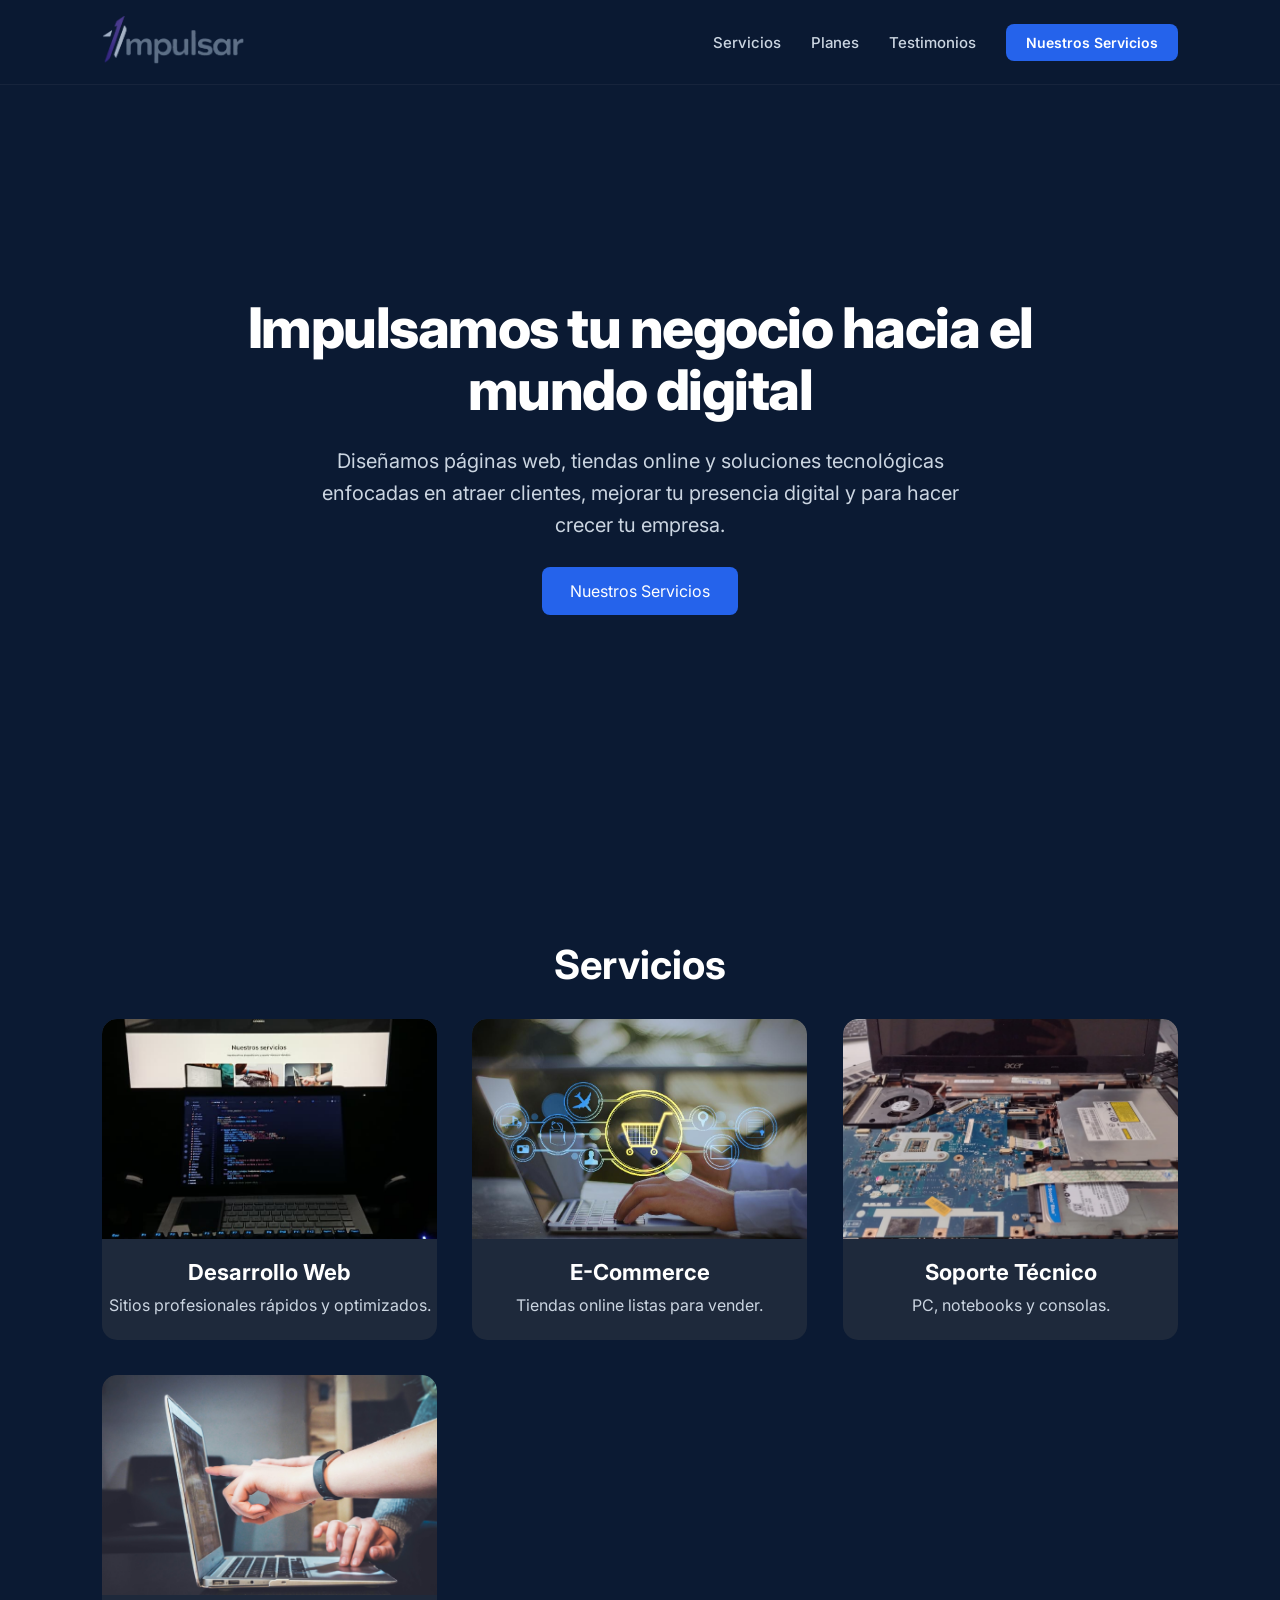
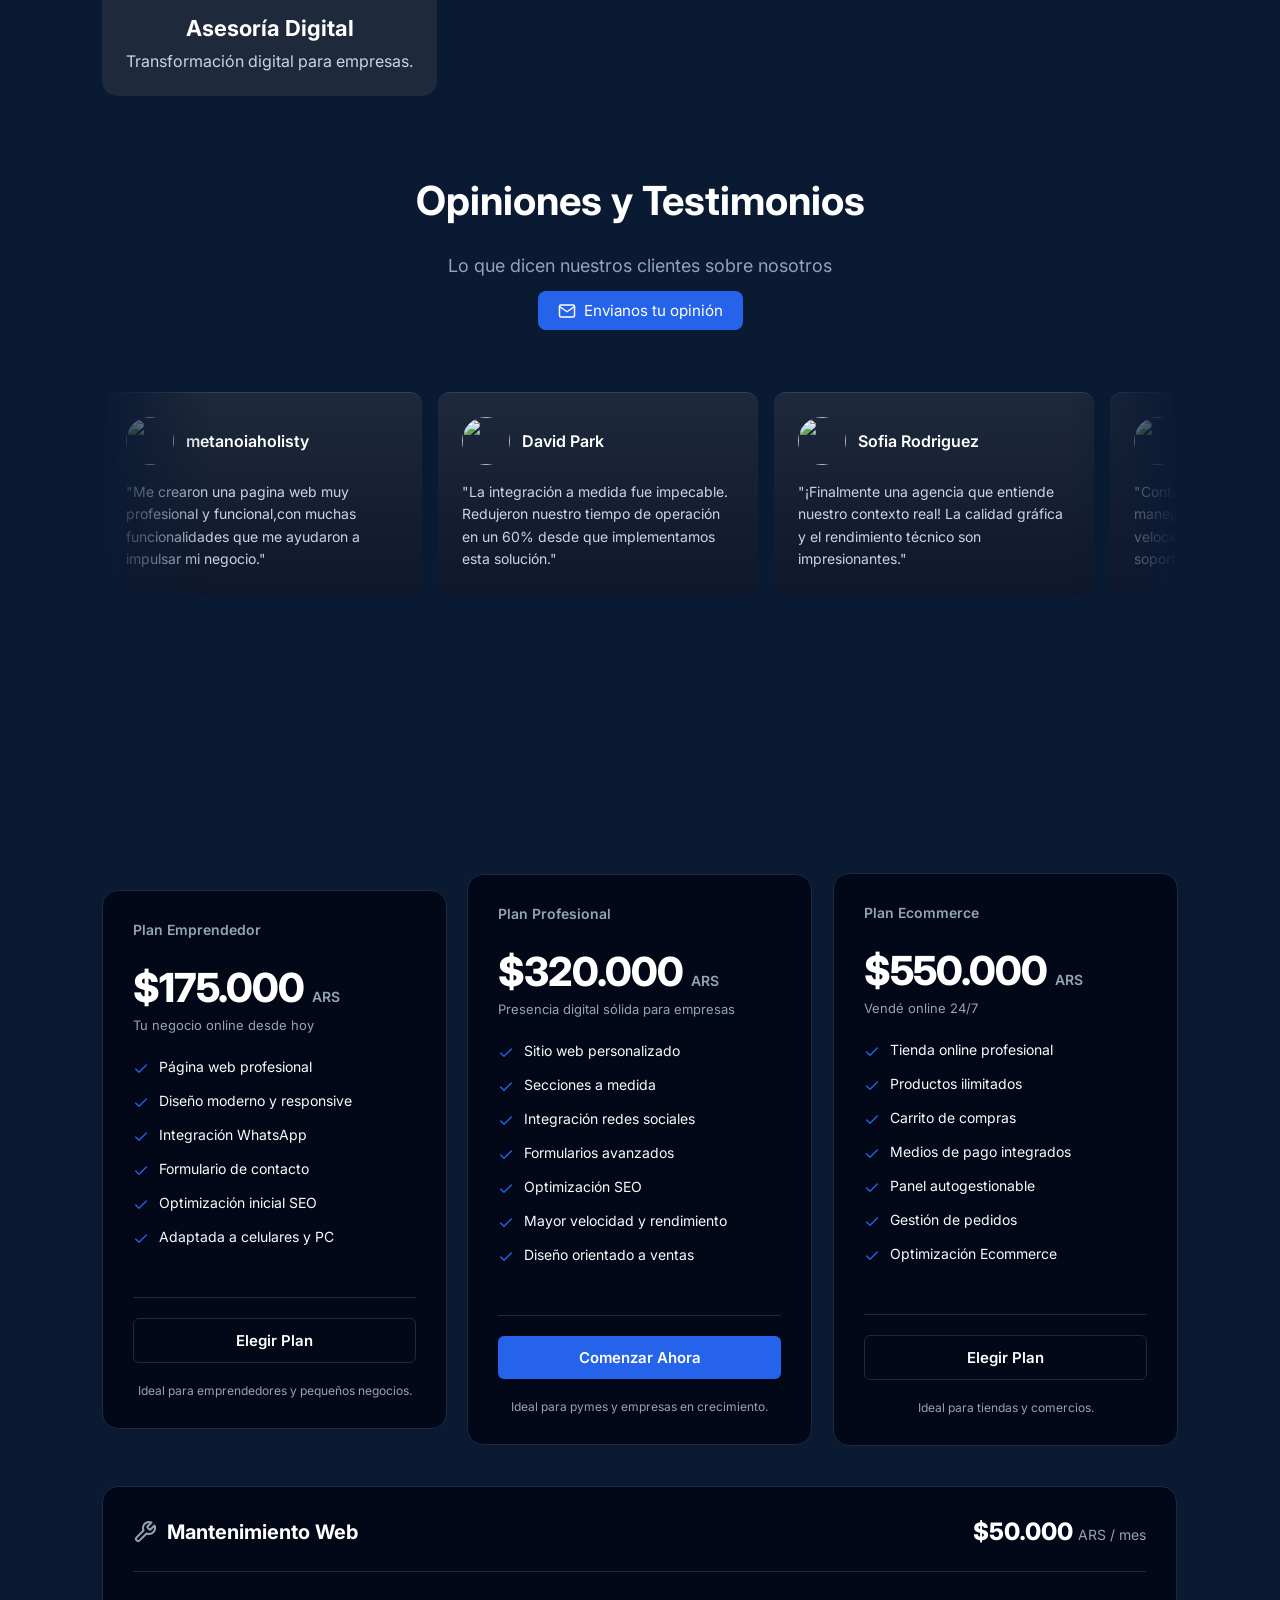
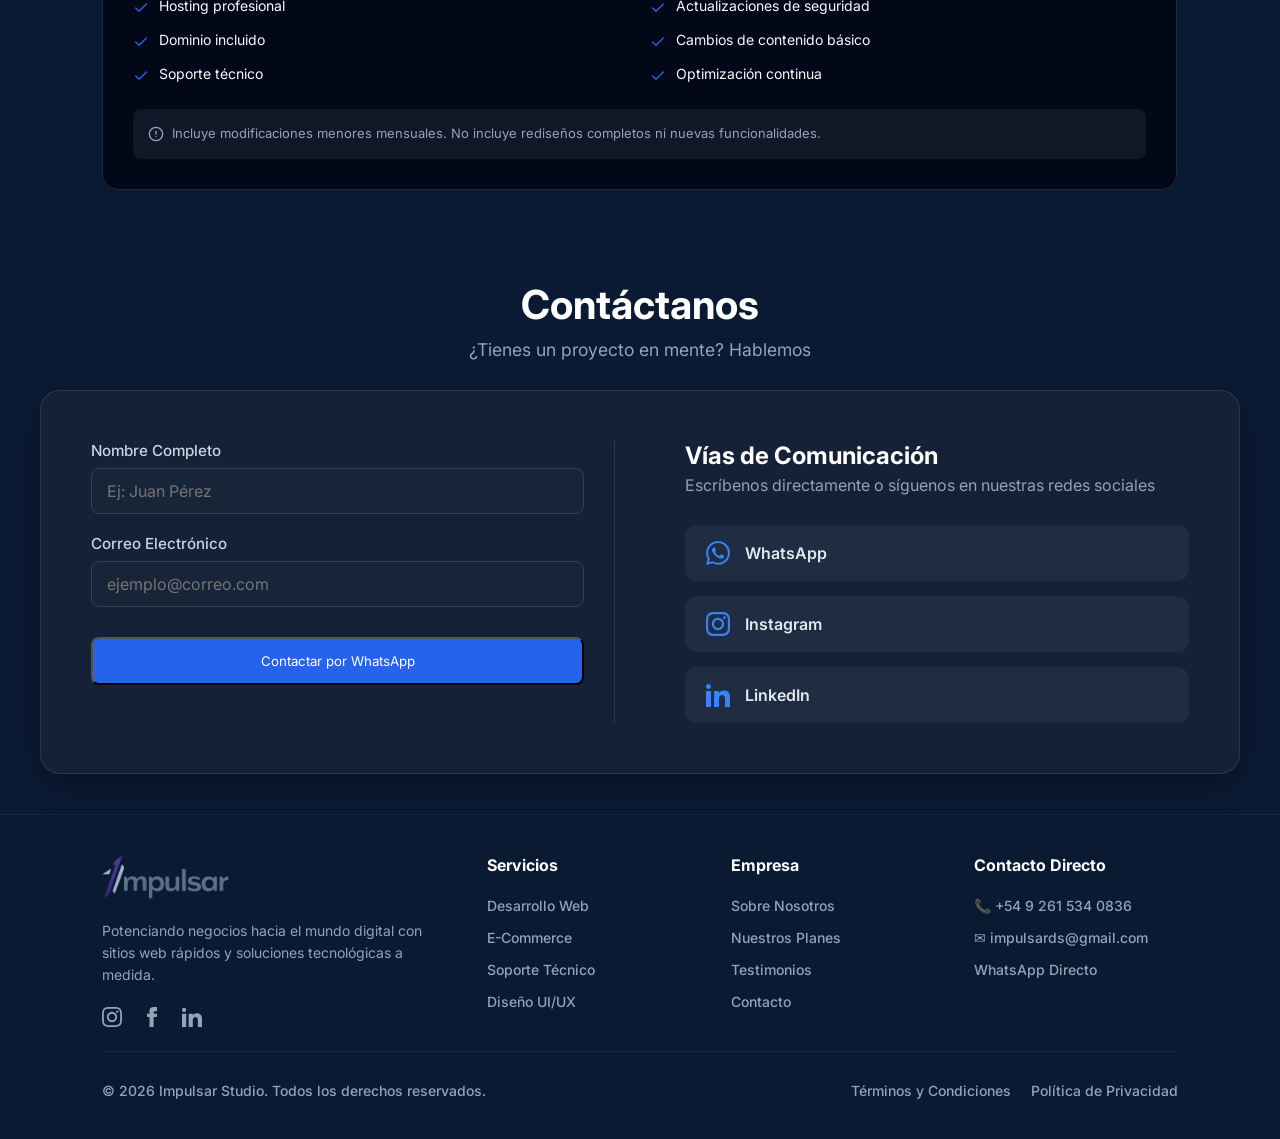
==== index.html @ 2ccf81d9 "feat: Implement 'Sobre Nosotros' and 'Proyectos' pages, and remove unused HTML build scripts and tem" ====
<!doctype html>
<html lang="es">
  <head>
    <meta charset="UTF-8" />
    <meta name="viewport" content="width=device-width, initial-scale=1.0" />
    <title>Impulsar Studio</title>

    <link rel="preconnect" href="https://fonts.googleapis.com" />
    <link rel="preconnect" href="https://fonts.gstatic.com" crossorigin />
    <link
      href="https://fonts.googleapis.com/css2?family=Inter:wght@400;500;600;700;800&display=swap"
      rel="stylesheet"
    />
    <link rel="stylesheet" href="css/reset.css" />
    <link rel="stylesheet" href="css/hero.css" />
    <link rel="stylesheet" href="css/services.css" />
    <link rel="stylesheet" href="css/footer.css" />
    <link rel="stylesheet" href="css/testimonials.css" />
    <link rel="stylesheet" href="css/pricing.css" />
    <link rel="stylesheet" href="css/maintenance.css" />
    <link rel="stylesheet" href="css/glow.css" />
    <link rel="stylesheet" href="css/contact.css" />
    <link rel="stylesheet" href="css/animations.css" />
  </head>

  <body>
    <!-- ================= HERO ================= -->

    <header class="hero">
      <header class="navbar">
        <div class="nav-brand">
          <a href="#">
            <img
              src="img/impulsar_logo.png"
              alt="Impulsar Studio Logo"
              class="logo"
            />
          </a>
        </div>

        <button class="mobile-menu-btn" aria-label="Abrir menú">
          <svg
            xmlns="http://www.w3.org/2000/svg"
            width="24"
            height="24"
            viewBox="0 0 24 24"
            fill="none"
            stroke="currentColor"
            stroke-width="2"
            stroke-linecap="round"
            stroke-linejoin="round"
          >
            <line x1="3" y1="12" x2="21" y2="12"></line>
            <line x1="3" y1="6" x2="21" y2="6"></line>
            <line x1="3" y1="18" x2="21" y2="18"></line>
          </svg>
        </button>

        <div class="nav-menu">
          <ul class="nav-links">
            <li><a href="#servicios">Servicios</a></li>
            <li><a href="#precios">Planes</a></li>
            <li><a href="#testimonios">Testimonios</a></li>
          </ul>

          <a
            href="https://wa.me/5492615340836?text=Hola%20Impulsar%20Studio!%20Me%20gustar%C3%ADa%20hacerles%20una%20consulta."
            target="_blank"
            class="nav-cta"
            >Nuestros Servicios</a
          >
        </div>
      </header>

      <div class="hero-content" data-animation="fade-up" data-delay="200">
        <h1>Impulsamos tu negocio hacia el mundo digital</h1>
        <p>
          Diseñamos páginas web, tiendas online y soluciones tecnológicas
          <span class="hide-mobile"
            >enfocadas en atraer clientes, mejorar tu presencia digital y </span
          >para hacer crecer tu empresa.
        </p>
        <a href="#servicios" class="btn-primary">Nuestros Servicios</a>
      </div>
    </header>

    <!-- ================= SERVICIOS ================= -->

    <section id="servicios" class="services">
      <h2 class="section-title" data-animation="fade-up">Servicios</h2>

      <div class="services-grid">
        <div class="service-card" data-animation="fade-up" data-delay="100">
          <div class="service-image">
            <img src="img/desarrollo_web.png" />
          </div>

          <h3>Desarrollo Web</h3>
          <p>Sitios profesionales rápidos y optimizados.</p>
        </div>

        <div class="service-card" data-animation="fade-up" data-delay="200">
          <div class="service-image">
            <img src="img/e-commerce.png" />
          </div>

          <h3>E-Commerce</h3>
          <p>Tiendas online listas para vender.</p>
        </div>

        <div class="service-card" data-animation="fade-up" data-delay="300">
          <div class="service-image">
            <img src="img/soporte_tecnico.png" />
          </div>

          <h3>Soporte Técnico</h3>
          <p>PC, notebooks y consolas.</p>
        </div>

        <div class="service-card" data-animation="fade-up" data-delay="400">
          <div class="service-image">
            <img src="img/asesoria.png" />
          </div>

          <h3>Asesoría Digital</h3>
          <p>Transformación digital para empresas.</p>
        </div>
      </div>
    </section>
    <section
      id="testimonios"
      class="services"
      style="background: #0b1a33; padding-bottom: 50px"
    >
      <div style="text-align: center; margin-bottom: 30px">
        <h2 class="section-title">Opiniones y Testimonios</h2>
        <p style="color: #94a3b8; font-size: 18px">
          Lo que dicen nuestros clientes sobre nosotros
        </p>
        <a
          href="https://mail.google.com/mail/?view=cm&fs=1&tf=1&to=impulsards@gmail.com&su=Mi%20Testimonio%20sobre%20Impulsar%20Studio"
          target="_blank"
          class="btn-primary"
          style="
            display: inline-flex;
            align-items: center;
            gap: 8px;
            margin-top: 15px;
            padding: 10px 20px;
            font-size: 0.95rem;
          "
        >
          <svg
            xmlns="http://www.w3.org/2000/svg"
            width="18"
            height="18"
            viewBox="0 0 24 24"
            fill="none"
            stroke="currentColor"
            stroke-width="2"
            stroke-linecap="round"
            stroke-linejoin="round"
          >
            <path
              d="M4 4h16c1.1 0 2 .9 2 2v12c0 1.1-.9 2-2 2H4c-1.1 0-2-.9-2-2V6c0-1.1.9-2 2-2z"
            ></path>
            <polyline points="22,6 12,13 2,6"></polyline>
          </svg>
          Envianos tu opinión
        </a>
      </div>

      <div class="marquee-container">
        <div class="marquee-content">
          <div class="testimonial-card">
            <div class="author-info">
              <img
                src="https://images.unsplash.com/photo-1494790108377-be9c29b29330?w=150&h=150&fit=crop"
                class="avatar"
              />
              <div class="author-name">
                <h4>metanoiaholisty</h4>
              </div>
            </div>
            <p class="testimonial-text">
              "Me crearon una pagina web muy profesional y funcional,con muchas
              funcionalidades que me ayudaron a impulsar mi negocio."
            </p>
          </div>

          <div class="testimonial-card">
            <div class="author-info">
              <img
                src="https://images.unsplash.com/photo-1507003211169-0a1dd7228f2d?w=150&h=150&fit=crop"
                class="avatar"
              />
              <div class="author-name">
                <h4>David Park</h4>
              </div>
            </div>
            <p class="testimonial-text">
              "La integración a medida fue impecable. Redujeron nuestro tiempo
              de operación en un 60% desde que implementamos esta solución."
            </p>
          </div>

          <div class="testimonial-card">
            <div class="author-info">
              <img
                src="https://images.unsplash.com/photo-1534528741775-53994a69daeb?w=150&h=150&fit=crop"
                class="avatar"
              />
              <div class="author-name">
                <h4>Sofia Rodriguez</h4>
              </div>
            </div>
            <p class="testimonial-text">
              "¡Finalmente una agencia que entiende nuestro contexto real! La
              calidad gráfica y el rendimiento técnico son impresionantes."
            </p>
          </div>

          <div class="testimonial-card">
            <div class="author-info">
              <img
                src="https://images.unsplash.com/photo-1494790108377-be9c29b29330?w=150&h=150&fit=crop"
                class="avatar"
              />
              <div class="author-name">
                <h4>Emma Thompson</h4>
              </div>
            </div>
            <p class="testimonial-text">
              "Contratarlos transformó la forma en que manejamos nuestras
              ventas. La velocidad y profesionalismo de su soporte no tienen
              precedente."
            </p>
          </div>

          <div class="testimonial-card">
            <div class="author-info">
              <img
                src="https://images.unsplash.com/photo-1534528741775-53994a69daeb?w=150&h=150&fit=crop"
                class="avatar"
              />
              <div class="author-name">
                <h4>Sofia Rodriguez</h4>
              </div>
            </div>
            <p class="testimonial-text">
              "¡Finalmente una agencia que entiende nuestro contexto real! La
              calidad gráfica y el rendimiento técnico son impresionantes."
            </p>
          </div>

          <!-- Duplicado para efecto infinito -->
          <div class="testimonial-card">
            <div class="author-info">
              <img
                src="https://images.unsplash.com/photo-1494790108377-be9c29b29330?w=150&h=150&fit=crop"
                class="avatar"
              />
              <div class="author-name">
                <h4>metanoiaholisty</h4>
              </div>
            </div>
            <p class="testimonial-text">
              "Me crearon una pagina web muy profesional y funcional,con muchas
              funcionalidades que me ayudaron a impulsar mi negocio."
            </p>
          </div>

          <div class="testimonial-card">
            <div class="author-info">
              <img
                src="https://images.unsplash.com/photo-1507003211169-0a1dd7228f2d?w=150&h=150&fit=crop"
                class="avatar"
              />
              <div class="author-name">
                <h4>David Park</h4>
              </div>
            </div>
            <p class="testimonial-text">
              "La integración a medida fue impecable. Redujeron nuestro tiempo
              de operación en un 60% desde que implementamos esta solución."
            </p>
          </div>

          <div class="testimonial-card">
            <div class="author-info">
              <img
                src="https://images.unsplash.com/photo-1534528741775-53994a69daeb?w=150&h=150&fit=crop"
                class="avatar"
              />
              <div class="author-name">
                <h4>Sofia Rodriguez</h4>
              </div>
            </div>
            <p class="testimonial-text">
              "¡Finalmente una agencia que entiende nuestro contexto real! La
              calidad gráfica y el rendimiento técnico son impresionantes."
            </p>
          </div>

          <div class="testimonial-card">
            <div class="author-info">
              <img
                src="https://images.unsplash.com/photo-1494790108377-be9c29b29330?w=150&h=150&fit=crop"
                class="avatar"
              />
              <div class="author-name">
                <h4>Emma Thompson</h4>
              </div>
            </div>
            <p class="testimonial-text">
              "Using this AI platform has transformed how we handle data
              analysis. The speed and accuracy are unprecedented."
            </p>
          </div>

          <div class="testimonial-card">
            <div class="author-info">
              <img
                src="https://images.unsplash.com/photo-1534528741775-53994a69daeb?w=150&h=150&fit=crop"
                class="avatar"
              />
              <div class="author-name">
                <h4>Sofia Rodriguez</h4>
              </div>
            </div>
            <p class="testimonial-text">
              "Finally, an AI tool that actually understands context! The
              accuracy in natural language processing is impressive."
            </p>
          </div>
        </div>
      </div>
    </section>
    <section id="precios" class="pricing-section">
      <div class="container">
        <div class="pricing-header text-center" data-animation="fade-up">
          <h2>Planes Simples y Transparentes</h2>
          <p class="pricing-subtitle">
            Elige el plan que mejor se adapte a tu proyecto. Sin costos
            ocultos.<br />
            Soluciones digitales escalables para cada etapa de tu negocio.
          </p>
        </div>

        <div class="pricing-grid">
          <!-- Plan Emprendedor -->
          <div class="price-card" data-animation="fade-up" data-delay="100">
            <span class="plan-tag">Plan Emprendedor</span>
            <div class="price-display">
              <span class="number">$175.000</span>
              <span class="time">ARS</span>
            </div>
            <p class="plan-intro">Tu negocio online desde hoy</p>

            <ul class="feature-checklist">
              <li>
                <svg
                  xmlns="http://www.w3.org/2000/svg"
                  viewBox="0 0 24 24"
                  fill="none"
                  stroke="currentColor"
                  stroke-width="2"
                  stroke-linecap="round"
                  stroke-linejoin="round"
                >
                  <polyline points="20 6 9 17 4 12"></polyline>
                </svg>
                <span>Página web profesional</span>
              </li>
              <li>
                <svg
                  xmlns="http://www.w3.org/2000/svg"
                  viewBox="0 0 24 24"
                  fill="none"
                  stroke="currentColor"
                  stroke-width="2"
                  stroke-linecap="round"
                  stroke-linejoin="round"
                >
                  <polyline points="20 6 9 17 4 12"></polyline>
                </svg>
                <span>Diseño moderno y responsive</span>
              </li>
              <li>
                <svg
                  xmlns="http://www.w3.org/2000/svg"
                  viewBox="0 0 24 24"
                  fill="none"
                  stroke="currentColor"
                  stroke-width="2"
                  stroke-linecap="round"
                  stroke-linejoin="round"
                >
                  <polyline points="20 6 9 17 4 12"></polyline>
                </svg>
                <span>Integración WhatsApp</span>
              </li>
              <li>
                <svg
                  xmlns="http://www.w3.org/2000/svg"
                  viewBox="0 0 24 24"
                  fill="none"
                  stroke="currentColor"
                  stroke-width="2"
                  stroke-linecap="round"
                  stroke-linejoin="round"
                >
                  <polyline points="20 6 9 17 4 12"></polyline>
                </svg>
                <span>Formulario de contacto</span>
              </li>
              <li>
                <svg
                  xmlns="http://www.w3.org/2000/svg"
                  viewBox="0 0 24 24"
                  fill="none"
                  stroke="currentColor"
                  stroke-width="2"
                  stroke-linecap="round"
                  stroke-linejoin="round"
                >
                  <polyline points="20 6 9 17 4 12"></polyline>
                </svg>
                <span>Optimización inicial SEO</span>
              </li>
              <li>
                <svg
                  xmlns="http://www.w3.org/2000/svg"
                  viewBox="0 0 24 24"
                  fill="none"
                  stroke="currentColor"
                  stroke-width="2"
                  stroke-linecap="round"
                  stroke-linejoin="round"
                >
                  <polyline points="20 6 9 17 4 12"></polyline>
                </svg>
                <span>Adaptada a celulares y PC</span>
              </li>
            </ul>

            <div class="card-divider"></div>

            <a
              href="https://wa.me/5492615340836?text=Hola!%20Estoy%20interesado%20en%20contratar%20el%20Plan%20Esencial%20para%20mi%20negocio."
              target="_blank"
              class="btn-plan btn-plan-outline"
              >Elegir Plan</a
            >
            <p class="plan-target">
              Ideal para emprendedores y pequeños negocios.
            </p>
          </div>

          <!-- Plan Profesional (Destacado) -->
          <div class="price-card" data-animation="fade-up" data-delay="200">
            <span class="plan-tag">Plan Profesional</span>
            <div class="price-display">
              <span class="number">$320.000</span>
              <span class="time">ARS</span>
            </div>
            <p class="plan-intro">Presencia digital sólida para empresas</p>

            <ul class="feature-checklist">
              <li>
                <svg
                  xmlns="http://www.w3.org/2000/svg"
                  viewBox="0 0 24 24"
                  fill="none"
                  stroke="currentColor"
                  stroke-width="2"
                  stroke-linecap="round"
                  stroke-linejoin="round"
                >
                  <polyline points="20 6 9 17 4 12"></polyline>
                </svg>
                <span>Sitio web personalizado</span>
              </li>
              <li>
                <svg
                  xmlns="http://www.w3.org/2000/svg"
                  viewBox="0 0 24 24"
                  fill="none"
                  stroke="currentColor"
                  stroke-width="2"
                  stroke-linecap="round"
                  stroke-linejoin="round"
                >
                  <polyline points="20 6 9 17 4 12"></polyline>
                </svg>
                <span>Secciones a medida</span>
              </li>
              <li>
                <svg
                  xmlns="http://www.w3.org/2000/svg"
                  viewBox="0 0 24 24"
                  fill="none"
                  stroke="currentColor"
                  stroke-width="2"
                  stroke-linecap="round"
                  stroke-linejoin="round"
                >
                  <polyline points="20 6 9 17 4 12"></polyline>
                </svg>
                <span>Integración redes sociales</span>
              </li>
              <li>
                <svg
                  xmlns="http://www.w3.org/2000/svg"
                  viewBox="0 0 24 24"
                  fill="none"
                  stroke="currentColor"
                  stroke-width="2"
                  stroke-linecap="round"
                  stroke-linejoin="round"
                >
                  <polyline points="20 6 9 17 4 12"></polyline>
                </svg>
                <span>Formularios avanzados</span>
              </li>
              <li>
                <svg
                  xmlns="http://www.w3.org/2000/svg"
                  viewBox="0 0 24 24"
                  fill="none"
                  stroke="currentColor"
                  stroke-width="2"
                  stroke-linecap="round"
                  stroke-linejoin="round"
                >
                  <polyline points="20 6 9 17 4 12"></polyline>
                </svg>
                <span>Optimización SEO</span>
              </li>
              <li>
                <svg
                  xmlns="http://www.w3.org/2000/svg"
                  viewBox="0 0 24 24"
                  fill="none"
                  stroke="currentColor"
                  stroke-width="2"
                  stroke-linecap="round"
                  stroke-linejoin="round"
                >
                  <polyline points="20 6 9 17 4 12"></polyline>
                </svg>
                <span>Mayor velocidad y rendimiento</span>
              </li>
              <li>
                <svg
                  xmlns="http://www.w3.org/2000/svg"
                  viewBox="0 0 24 24"
                  fill="none"
                  stroke="currentColor"
                  stroke-width="2"
                  stroke-linecap="round"
                  stroke-linejoin="round"
                >
                  <polyline points="20 6 9 17 4 12"></polyline>
                </svg>
                <span>Diseño orientado a ventas</span>
              </li>
            </ul>

            <div class="card-divider"></div>

            <a
              href="https://wa.me/5492615340836?text=Hola!%20Me%20interesa%20el%20Plan%20Profesional%20destacado.%20Me%20brindar%C3%ADan%20m%C3%A1s%20detalles?"
              target="_blank"
              class="btn-plan btn-plan-primary"
              >Comenzar Ahora</a
            >
            <p class="plan-target">
              Ideal para pymes y empresas en crecimiento.
            </p>
          </div>

          <!-- Plan Ecommerce -->
          <div class="price-card" data-animation="fade-up" data-delay="300">
            <span class="plan-tag">Plan Ecommerce</span>
            <div class="price-display">
              <span class="number">$550.000</span>
              <span class="time">ARS</span>
            </div>
            <p class="plan-intro">Vendé online 24/7</p>

            <ul class="feature-checklist">
              <li>
                <svg
                  xmlns="http://www.w3.org/2000/svg"
                  viewBox="0 0 24 24"
                  fill="none"
                  stroke="currentColor"
                  stroke-width="2"
                  stroke-linecap="round"
                  stroke-linejoin="round"
                >
                  <polyline points="20 6 9 17 4 12"></polyline>
                </svg>
                <span>Tienda online profesional</span>
              </li>
              <li>
                <svg
                  xmlns="http://www.w3.org/2000/svg"
                  viewBox="0 0 24 24"
                  fill="none"
                  stroke="currentColor"
                  stroke-width="2"
                  stroke-linecap="round"
                  stroke-linejoin="round"
                >
                  <polyline points="20 6 9 17 4 12"></polyline>
                </svg>
                <span>Productos ilimitados</span>
              </li>
              <li>
                <svg
                  xmlns="http://www.w3.org/2000/svg"
                  viewBox="0 0 24 24"
                  fill="none"
                  stroke="currentColor"
                  stroke-width="2"
                  stroke-linecap="round"
                  stroke-linejoin="round"
                >
                  <polyline points="20 6 9 17 4 12"></polyline>
                </svg>
                <span>Carrito de compras</span>
              </li>
              <li>
                <svg
                  xmlns="http://www.w3.org/2000/svg"
                  viewBox="0 0 24 24"
                  fill="none"
                  stroke="currentColor"
                  stroke-width="2"
                  stroke-linecap="round"
                  stroke-linejoin="round"
                >
                  <polyline points="20 6 9 17 4 12"></polyline>
                </svg>
                <span>Medios de pago integrados</span>
              </li>
              <li>
                <svg
                  xmlns="http://www.w3.org/2000/svg"
                  viewBox="0 0 24 24"
                  fill="none"
                  stroke="currentColor"
                  stroke-width="2"
                  stroke-linecap="round"
                  stroke-linejoin="round"
                >
                  <polyline points="20 6 9 17 4 12"></polyline>
                </svg>
                <span>Panel autogestionable</span>
              </li>
              <li>
                <svg
                  xmlns="http://www.w3.org/2000/svg"
                  viewBox="0 0 24 24"
                  fill="none"
                  stroke="currentColor"
                  stroke-width="2"
                  stroke-linecap="round"
                  stroke-linejoin="round"
                >
                  <polyline points="20 6 9 17 4 12"></polyline>
                </svg>
                <span>Gestión de pedidos</span>
              </li>
              <li>
                <svg
                  xmlns="http://www.w3.org/2000/svg"
                  viewBox="0 0 24 24"
                  fill="none"
                  stroke="currentColor"
                  stroke-width="2"
                  stroke-linecap="round"
                  stroke-linejoin="round"
                >
                  <polyline points="20 6 9 17 4 12"></polyline>
                </svg>
                <span>Optimización Ecommerce</span>
              </li>
            </ul>

            <div class="card-divider"></div>

            <a
              href="https://wa.me/5492615340836?text=Hola!%20Estoy%20interesado%20en%20montar%20mi%20tienda%20con%20el%20Plan%20Ecommerce."
              target="_blank"
              class="btn-plan btn-plan-outline"
              >Elegir Plan</a
            >
            <p class="plan-target">Ideal para tiendas y comercios.</p>
          </div>
        </div>

        <div class="maintenance-box" data-animation="fade-up" data-delay="400">
          <div class="m-header">
            <h3>
              <svg
                xmlns="http://www.w3.org/2000/svg"
                width="24"
                height="24"
                viewBox="0 0 24 24"
                fill="none"
                stroke="currentColor"
                stroke-width="2"
                stroke-linecap="round"
                stroke-linejoin="round"
                class="m-icon"
              >
                <path
                  d="M14.7 6.3a1 1 0 0 0 0 1.4l1.6 1.6a1 1 0 0 0 1.4 0l3.77-3.77a6 6 0 0 1-7.94 7.94l-6.91 6.91a2.12 2.12 0 0 1-3-3l6.91-6.91a6 6 0 0 1 7.94-7.94l-3.76 3.76z"
                />
              </svg>
              Mantenimiento Web
            </h3>
            <div class="m-price">$50.000 <span>ARS / mes</span></div>
          </div>
          <div class="card-divider m-divider"></div>
          <div class="m-grid">
            <ul class="feature-checklist m-list">
              <li>
                <svg
                  xmlns="http://www.w3.org/2000/svg"
                  viewBox="0 0 24 24"
                  fill="none"
                  stroke="currentColor"
                  stroke-width="2"
                  stroke-linecap="round"
                  stroke-linejoin="round"
                >
                  <polyline points="20 6 9 17 4 12"></polyline>
                </svg>
                <span>Hosting profesional</span>
              </li>
              <li>
                <svg
                  xmlns="http://www.w3.org/2000/svg"
                  viewBox="0 0 24 24"
                  fill="none"
                  stroke="currentColor"
                  stroke-width="2"
                  stroke-linecap="round"
                  stroke-linejoin="round"
                >
                  <polyline points="20 6 9 17 4 12"></polyline>
                </svg>
                <span>Dominio incluido</span>
              </li>
              <li>
                <svg
                  xmlns="http://www.w3.org/2000/svg"
                  viewBox="0 0 24 24"
                  fill="none"
                  stroke="currentColor"
                  stroke-width="2"
                  stroke-linecap="round"
                  stroke-linejoin="round"
                >
                  <polyline points="20 6 9 17 4 12"></polyline>
                </svg>
                <span>Soporte técnico</span>
              </li>
            </ul>
            <ul class="feature-checklist m-list">
              <li>
                <svg
                  xmlns="http://www.w3.org/2000/svg"
                  viewBox="0 0 24 24"
                  fill="none"
                  stroke="currentColor"
                  stroke-width="2"
                  stroke-linecap="round"
                  stroke-linejoin="round"
                >
                  <polyline points="20 6 9 17 4 12"></polyline>
                </svg>
                <span>Actualizaciones de seguridad</span>
              </li>
              <li>
                <svg
                  xmlns="http://www.w3.org/2000/svg"
                  viewBox="0 0 24 24"
                  fill="none"
                  stroke="currentColor"
                  stroke-width="2"
                  stroke-linecap="round"
                  stroke-linejoin="round"
                >
                  <polyline points="20 6 9 17 4 12"></polyline>
                </svg>
                <span>Cambios de contenido básico</span>
              </li>
              <li>
                <svg
                  xmlns="http://www.w3.org/2000/svg"
                  viewBox="0 0 24 24"
                  fill="none"
                  stroke="currentColor"
                  stroke-width="2"
                  stroke-linecap="round"
                  stroke-linejoin="round"
                >
                  <polyline points="20 6 9 17 4 12"></polyline>
                </svg>
                <span>Optimización continua</span>
              </li>
            </ul>
          </div>
          <div class="m-footer">
            <svg
              xmlns="http://www.w3.org/2000/svg"
              width="16"
              height="16"
              viewBox="0 0 24 24"
              fill="none"
              stroke="currentColor"
              stroke-width="2"
              stroke-linecap="round"
              stroke-linejoin="round"
            >
              <circle cx="12" cy="12" r="10"></circle>
              <line x1="12" y1="8" x2="12" y2="12"></line>
              <line x1="12" y1="16" x2="12.01" y2="16"></line>
            </svg>
            <p>
              Incluye modificaciones menores mensuales. No incluye rediseños
              completos ni nuevas funcionalidades.
            </p>
          </div>
        </div>
      </div>
    </section>

    <!-- ================= CONTACTO (NUEVO) ================= -->
    <section id="contacto" class="contact-section">
      <div
        style="text-align: center; margin-bottom: 30px"
        data-animation="fade-up"
      >
        <h2 class="section-title" style="margin-bottom: 10px">Contáctanos</h2>
        <p
          style="
            color: #94a3b8;
            font-size: 1.1rem;
            max-width: 600px;
            margin: 0 auto;
          "
        >
          ¿Tienes un proyecto en mente? Hablemos
        </p>
      </div>

      <div class="contact-container" data-animation="fade-up" data-delay="100">
        <!-- Columna Izquierda: Formulario -->
        <div class="contact-form-wrapper">
          <form
            class="legal-form"
            onsubmit="
              event.preventDefault();
              const name = document.getElementById('fullName').value;
              window.open(
                'https://wa.me/5492615340836?text=Hola!%20Mi%20nombre%20es%20' +
                  encodeURIComponent(name) +
                  '%20y%20tengo%20un%20proyecto%20en%20mente.%20Me%20gustar%C3%ADa%20hablar%20con%20ustedes.',
                '_blank',
              );
            "
          >
            <div class="form-group">
              <label for="fullName">Nombre Completo</label>
              <input
                type="text"
                id="fullName"
                name="fullName"
                placeholder="Ej: Juan Pérez"
                required
              />
            </div>
            <div class="form-group">
              <label for="email">Correo Electrónico</label>
              <input
                type="email"
                id="email"
                name="email"
                placeholder="ejemplo@correo.com"
                required
              />
            </div>
            <button
              type="submit"
              class="btn-primary"
              style="width: 100%; margin-top: 10px"
            >
              Contactar por WhatsApp
            </button>
          </form>
        </div>

        <!-- Columna Derecha: Redes Sociales -->
        <div class="contact-social-wrapper">
          <h3 style="font-size: 1.5rem; color: #fff; margin-bottom: 5px">
            Vías de Comunicación
          </h3>
          <p style="color: #94a3b8; margin-bottom: 30px; font-size: 1rem">
            Escríbenos directamente o síguenos en nuestras redes sociales
          </p>

          <div class="social-links-vertical">
            <a
              href="https://wa.me/5492615340836?text=Hola%20Impulsar%20Studio!%20Vengo%20desde%20su%20sitio%20web"
              target="_blank"
              class="social-item"
            >
              <div class="social-icon">
                <!-- WhatsApp Icon -->
                <svg
                  xmlns="http://www.w3.org/2000/svg"
                  viewBox="0 0 24 24"
                  width="24"
                  height="24"
                  fill="currentColor"
                >
                  <path
                    d="M17.472 14.382c-.297-.149-1.758-.867-2.03-.967-.273-.099-.471-.148-.67.15-.197.297-.767.966-.94 1.164-.173.199-.347.223-.644.075-.297-.15-1.255-.463-2.39-1.475-.883-.788-1.48-1.761-1.653-2.059-.173-.297-.018-.458.13-.606.134-.133.298-.347.446-.52.149-.174.198-.298.298-.497.099-.198.05-.371-.025-.52-.075-.149-.669-1.612-.916-2.207-.242-.579-.487-.5-.669-.51-.173-.008-.371-.01-.57-.01-.198 0-.52.074-.792.372-.272.297-1.04 1.016-1.04 2.479 0 1.462 1.065 2.875 1.213 3.074.149.198 2.096 3.2 5.077 4.487.709.306 1.262.489 1.694.625.712.227 1.36.195 1.871.118.571-.085 1.758-.719 2.006-1.413.248-.694.248-1.289.173-1.413-.074-.124-.272-.198-.57-.347m-5.421 7.403h-.004a9.87 9.87 0 01-5.031-1.378l-.361-.214-3.741.982.998-3.648-.235-.374a9.86 9.86 0 01-1.51-5.26c.001-5.45 4.436-9.884 9.888-9.884 2.64 0 5.122 1.03 6.988 2.898a9.825 9.825 0 012.893 6.994c-.003 5.45-4.437 9.884-9.885 9.884m8.413-18.297A11.815 11.815 0 0012.05 0C5.495 0 .16 5.335.157 11.892c0 2.096.547 4.142 1.588 5.945L.057 24l6.305-1.654a11.882 11.882 0 005.683 1.448h.005c6.554 0 11.89-5.335 11.893-11.893a11.821 11.821 0 00-3.48-8.413z"
                  />
                </svg>
              </div>
              <span>WhatsApp</span>
            </a>

            <a
              href="https://www.instagram.com/impulsar.ds?igsh=MTl3MHBjcjZ0eWt0cw=="
              target="_blank"
              class="social-item"
            >
              <div class="social-icon">
                <!-- Instagram Icon -->
                <svg
                  xmlns="http://www.w3.org/2000/svg"
                  viewBox="0 0 24 24"
                  width="24"
                  height="24"
                  fill="currentColor"
                >
                  <path
                    d="M12 2.163c3.204 0 3.584.012 4.85.07 3.252.148 4.771 1.691 4.919 4.919.058 1.265.069 1.645.069 4.849 0 3.205-.012 3.584-.069 4.849-.149 3.225-1.664 4.771-4.919 4.919-1.266.058-1.644.07-4.85.07-3.204 0-3.584-.012-4.849-.07-3.26-.149-4.771-1.699-4.919-4.92-.058-1.265-.07-1.644-.07-4.849 0-3.204.013-3.583.07-4.849.149-3.227 1.664-4.771 4.919-4.919 1.266-.057 1.645-.069 4.849-.069zm0-2.163c-3.259 0-3.667.014-4.947.072-4.358.2-6.78 2.618-6.98 6.98-.059 1.281-.073 1.689-.073 4.948 0 3.259.014 3.668.072 4.948.2 4.358 2.618 6.78 6.98 6.98 1.281.058 1.689.072 4.948.072 3.259 0 3.668-.014 4.948-.072 4.354-.2 6.782-2.618 6.979-6.98.059-1.28.073-1.689.073-4.948 0-3.259-.014-3.667-.072-4.947-.196-4.354-2.617-6.78-6.979-6.98-1.281-.059-1.69-.073-4.949-.073zm0 5.838c-3.403 0-6.162 2.759-6.162 6.162s2.759 6.163 6.162 6.163 6.162-2.759 6.162-6.163c0-3.403-2.759-6.162-6.162-6.162zm0 10.162c-2.209 0-4-1.79-4-4 0-2.209 1.791-4 4-4s4 1.791 4 4c0 2.21-1.791 4-4 4zm6.406-11.845c-.796 0-1.441.645-1.441 1.44s.645 1.44 1.441 1.44c.795 0 1.439-.645 1.439-1.44s-.644-1.44-1.439-1.44z"
                  />
                </svg>
              </div>
              <span>Instagram</span>
            </a>

            <a href="#" class="social-item">
              <div class="social-icon">
                <!-- LinkedIn Icon -->
                <svg
                  xmlns="http://www.w3.org/2000/svg"
                  viewBox="0 0 24 24"
                  width="24"
                  height="24"
                  fill="currentColor"
                >
                  <path
                    d="M4.98 3.5c0 1.381-1.11 2.5-2.48 2.5s-2.48-1.119-2.48-2.5c0-1.38 1.11-2.5 2.48-2.5s2.48 1.12 2.48 2.5zm.02 4.5h-5v16h5v-16zm7.982 0h-4.968v16h4.969v-8.399c0-4.67 6.029-5.052 6.029 0v8.399h4.988v-10.131c0-7.88-8.922-7.593-11.018-3.714v-2.155z"
                  />
                </svg>
              </div>
              <span>LinkedIn</span>
            </a>
          </div>
        </div>
      </div>
    </section>

    <footer class="footer-section">
      <div class="footer-container">
        <!-- Logo y Descripción -->
        <div class="footer-brand">
          <div class="footer-brand-header">
            <img
              src="img/impulsar_logo.png"
              alt="Impulsar Studio Logo"
              class="footer-logo"
            />
          </div>
          <p>
            Potenciando negocios hacia el mundo digital con sitios web rápidos y
            soluciones tecnológicas a medida.
          </p>
          <ul class="footer-socials">
            <li>
              <a
                href="https://www.instagram.com/impulsar.ds?igsh=MTl3MHBjcjZ0eWt0cw=="
                target="_blank"
                aria-label="Instagram"
              >
                <!-- Instagram Icon -->
                <svg xmlns="http://www.w3.org/2000/svg" viewBox="0 0 24 24">
                  <path
                    d="M12 2.163c3.204 0 3.584.012 4.85.07 3.252.148 4.771 1.691 4.919 4.919.058 1.265.069 1.645.069 4.849 0 3.205-.012 3.584-.069 4.849-.149 3.225-1.664 4.771-4.919 4.919-1.266.058-1.644.07-4.85.07-3.204 0-3.584-.012-4.849-.07-3.26-.149-4.771-1.699-4.919-4.92-.058-1.265-.07-1.644-.07-4.849 0-3.204.013-3.583.07-4.849.149-3.227 1.664-4.771 4.919-4.919 1.266-.057 1.645-.069 4.849-.069zm0-2.163c-3.259 0-3.667.014-4.947.072-4.358.2-6.78 2.618-6.98 6.98-.059 1.281-.073 1.689-.073 4.948 0 3.259.014 3.668.072 4.948.2 4.358 2.618 6.78 6.98 6.98 1.281.058 1.689.072 4.948.072 3.259 0 3.668-.014 4.948-.072 4.354-.2 6.782-2.618 6.979-6.98.059-1.28.073-1.689.073-4.948 0-3.259-.014-3.667-.072-4.947-.196-4.354-2.617-6.78-6.979-6.98-1.281-.059-1.69-.073-4.949-.073zm0 5.838c-3.403 0-6.162 2.759-6.162 6.162s2.759 6.163 6.162 6.163 6.162-2.759 6.162-6.163c0-3.403-2.759-6.162-6.162-6.162zm0 10.162c-2.209 0-4-1.79-4-4 0-2.209 1.791-4 4-4s4 1.791 4 4c0 2.21-1.791 4-4 4zm6.406-11.845c-.796 0-1.441.645-1.441 1.44s.645 1.44 1.441 1.44c.795 0 1.439-.645 1.439-1.44s-.644-1.44-1.439-1.44z"
                  />
                </svg>
              </a>
            </li>
            <li>
              <a
                href="https://www.facebook.com/share/17s3nPwLS1/"
                target="_blank"
                aria-label="Facebook"
              >
                <!-- Facebook Icon -->
                <svg xmlns="http://www.w3.org/2000/svg" viewBox="0 0 24 24">
                  <path
                    d="M9 8h-3v4h3v12h5v-12h3.642l.358-4h-4v-1.667c0-.955.192-1.333 1.115-1.333h2.885v-5h-3.808c-3.596 0-5.192 1.583-5.192 4.615v3.385z"
                  />
                </svg>
              </a>
            </li>
            <li>
              <a href="#" aria-label="LinkedIn">
                <!-- LinkedIn Icon -->
                <svg xmlns="http://www.w3.org/2000/svg" viewBox="0 0 24 24">
                  <path
                    d="M4.98 3.5c0 1.381-1.11 2.5-2.48 2.5s-2.48-1.119-2.48-2.5c0-1.38 1.11-2.5 2.48-2.5s2.48 1.12 2.48 2.5zm.02 4.5h-5v16h5v-16zm7.982 0h-4.968v16h4.969v-8.399c0-4.67 6.029-5.052 6.029 0v8.399h4.988v-10.131c0-7.88-8.922-7.593-11.018-3.714v-2.155z"
                  />
                </svg>
              </a>
            </li>
          </ul>
        </div>

        <!-- Enlaces Grid -->
        <div class="footer-links-grid">
          <div class="footer-column">
            <h3>Servicios</h3>
            <ul>
              <li><a href="#servicios">Desarrollo Web</a></li>
              <li><a href="#servicios">E-Commerce</a></li>
              <li><a href="#servicios">Soporte Técnico</a></li>
              <li><a href="#servicios">Diseño UI/UX</a></li>
            </ul>
          </div>

          <div class="footer-column">
            <h3>Empresa</h3>
            <ul>
              <li><a href="#">Sobre Nosotros</a></li>
              <li><a href="#precios">Nuestros Planes</a></li>
              <li><a href="#testimonios">Testimonios</a></li>
              <li><a href="#contacto">Contacto</a></li>
            </ul>
          </div>

          <div class="footer-column">
            <h3>Contacto Directo</h3>
            <ul>
              <li>
                <a href="tel:+5492615340836">📞 +54 9 261 534 0836</a>
              </li>
              <li>
                <a
                  href="https://mail.google.com/mail/?view=cm&fs=1&tf=1&to=impulsards@gmail.com"
                  target="_blank"
                  >✉ impulsards@gmail.com</a
                >
              </li>
              <li>
                <a
                  href="https://wa.me/5492615340836?text=Hola!%20Tengo%20una%20consulta."
                  target="_blank"
                  >WhatsApp Directo</a
                >
              </li>
            </ul>
          </div>
        </div>
      </div>

      <!-- Footer Bottom -->
      <div class="footer-bottom">
        <p>© 2026 Impulsar Studio. Todos los derechos reservados.</p>
        <ul class="footer-legal-links">
          <li><a href="terminos.html">Términos y Condiciones</a></li>
          <li><a href="privacidad.html">Política de Privacidad</a></li>
        </ul>
      </div>
    </footer>

    <script src="js/main.js"></script>
  </body>
</html>
---- css/hero.css ----
/* ================= HERO ================= */

.hero {
  height: 100vh;
  background-image:
    linear-gradient(rgba(11, 26, 51, 0.7), rgba(11, 26, 51, 0.7)),
    url("../img/fondo1_animado.gif");
  background-size: cover;
  background-position: center;
  display: flex;
  flex-direction: column;
  justify-content: center;
  align-items: center;
  text-align: center;
}

.navbar {
  position: fixed;
  top: 0;
  left: 0;
  width: 100%;
  display: flex;
  justify-content: space-between;
  align-items: center;
  padding: 15px 8%;
  background: rgba(11, 26, 51, 0.6);
  backdrop-filter: blur(10px);
  -webkit-backdrop-filter: blur(10px);
  z-index: 1000;
  border-bottom: 1px solid rgba(255, 255, 255, 0.05);
}

.logo {
  height: 50px;
  width: auto;
}

.nav-menu {
  display: flex;
  align-items: center;
  gap: 30px;
}

.mobile-menu-btn {
  display: none;
  background: transparent;
  border: none;
  color: white;
  cursor: pointer;
}

.nav-links {
  display: flex;
  gap: 30px;
  list-style: none;
}

.nav-links a {
  color: #cbd5e1;
  text-decoration: none;
  font-size: 15px;
  font-weight: 500;
  transition: 0.3s;
}

.nav-links a:hover {
  color: #fff;
}

.nav-cta {
  background: #2563eb;
  padding: 10px 20px;
  border-radius: 8px;
  color: white;
  text-decoration: none;
  font-weight: 600;
  font-size: 14px;
  transition: 0.3s;
}

.nav-cta:hover {
  background: #1d4ed8;
}

.hero-content h1 {
  font-size: 56px;
  font-weight: 800;
  letter-spacing: -1.5px;
  line-height: 1.1;
  margin-bottom: 24px;
  max-width: 800px;
  margin-left: auto;
  margin-right: auto;
}

.hero-content p {
  font-size: 20px;
  line-height: 1.6;
  color: #cbd5e1;
  margin-bottom: 40px;
  max-width: 650px;
  margin-left: auto;
  margin-right: auto;
}

.btn-primary {
  background: #2563eb;
  padding: 14px 28px;
  border-radius: 8px;
  text-decoration: none;
  color: white;
  transition: 0.3s;
}

.btn-primary:hover {
  background: #1d4ed8;
}

/* ================= RESPONSIVE NAVBAR ================= */
@media (max-width: 900px) {
  .mobile-menu-btn {
    display: block;
    z-index: 1001;
  }

  .nav-menu {
    position: absolute;
    top: 100%;
    left: 0;
    width: 100%;
    background: rgba(11, 26, 51, 0.95);
    backdrop-filter: blur(10px);
    flex-direction: column;
    align-items: center;
    padding: 30px 0;
    gap: 20px;
    border-bottom: 1px solid rgba(255, 255, 255, 0.05);
    display: none; /* Hidden by default */
  }

  .nav-menu.active {
    display: flex;
  }

  .nav-links {
    flex-direction: column;
    align-items: center;
    gap: 20px;
  }
}

@media (max-width: 768px) {
  .hero-content h1 {
    font-size: 32px;
  }

  .hero-content p {
    font-size: 16px;
  }

  .hide-mobile {
    display: none !important;
  }
}
---- css/services.css ----
/* ================= SERVICIOS ================= */

.services {
  padding: 40px 8%;
}

.section-title {
  text-align: center;
  font-size: 40px;
  margin-bottom: 30px;
}

/* GRID */

.services-grid {
  display: grid;
  grid-template-columns: repeat(auto-fit, minmax(280px, 1fr));
  gap: 35px;
}

/* CARD */

.service-card {
  position: relative;
  background: #1e293b;
  border-radius: 15px;
  overflow: hidden;
  text-align: center;
  padding-bottom: 25px;
  transition: 0.4s;
}

.service-card:hover {
  transform: translateY(-10px);
  box-shadow: 0 15px 40px rgba(0, 0, 0, 0.4);
}

/* IMAGENES IGUALES */

.service-image {
  width: 100%;
  height: 220px;
  overflow: hidden;
  border-radius: 15px 15px 0 0;
}

.service-image img {
  width: 100%;
  height: 100%;
  object-fit: cover;
}

/* TEXTO */

.service-card h3 {
  margin-top: 20px;
  font-size: 22px;
}

.service-card p {
  margin-top: 10px;
  color: #cbd5e1;
}

/* ================= RESPONSIVE ================= */
@media (max-width: 768px) {
  .service-image {
    height: 180px;
  }
}
---- css/footer.css ----
/* ================= FOOTER ================= */

.footer-section {
  padding: 40px 8%;
  background: #0b1a33;
  border-top: 1px solid rgba(255, 255, 255, 0.05);
}

.footer-container {
  display: flex;
  flex-direction: column;
  gap: 40px;
  max-width: 1200px;
  margin: 0 auto;
}

@media (min-width: 1024px) {
  .footer-container {
    flex-direction: row;
    justify-content: space-between;
    align-items: flex-start;
  }
}

.footer-brand {
  display: flex;
  flex-direction: column;
  gap: 20px;
  flex: 1;
}

.footer-brand-header {
  display: flex;
  align-items: center;
  gap: 10px;
}

.footer-logo {
  height: 45px;
  width: auto;
}

.footer-brand p {
  color: #94a3b8;
  font-size: 14px;
  line-height: 1.6;
  max-width: 320px;
}

.footer-socials {
  display: flex;
  gap: 20px;
  list-style: none;
}

.footer-socials a {
  color: #94a3b8;
  transition: 0.3s;
}

.footer-socials a:hover {
  color: #5b44c1;
}

/* Redes SVG icons (simulating react-icons/lucide) */
.footer-socials svg {
  width: 20px;
  height: 20px;
  fill: currentColor;
}

.footer-links-grid {
  display: grid;
  grid-template-columns: 1fr;
  gap: 40px;
  flex: 2;
  width: 100%;
}

@media (min-width: 768px) {
  .footer-links-grid {
    grid-template-columns: repeat(3, 1fr);
  }
}

.footer-column h3 {
  font-size: 16px;
  font-weight: 700;
  margin-bottom: 20px;
}

.footer-column ul {
  list-style: none;
  display: flex;
  flex-direction: column;
  gap: 12px;
}

.footer-column a {
  color: #94a3b8;
  font-size: 14px;
  font-weight: 500;
  text-decoration: none;
  transition: 0.3s;
}

.footer-column a:hover {
  color: #5b44c1;
}

.footer-bottom {
  display: flex;
  flex-direction: column;
  gap: 20px;
  padding-top: 30px;
  margin-top: 20px;
  border-top: 1px solid rgba(255, 255, 255, 0.05);
  font-size: 14px;
  font-weight: 500;
  color: #94a3b8;
}

@media (min-width: 768px) {
  .footer-bottom {
    flex-direction: row;
    justify-content: space-between;
    align-items: center;
  }
}

.footer-legal-links {
  display: flex;
  flex-direction: column;
  gap: 10px;
  list-style: none;
}

@media (min-width: 768px) {
  .footer-legal-links {
    flex-direction: row;
    gap: 20px;
  }
}

.footer-legal-links a {
  color: #94a3b8;
  text-decoration: none;
  transition: 0.3s;
}

.footer-legal-links a:hover {
  color: #5b44c1;
}

/* ================= RESPONSIVE ================= */

@media (max-width: 768px) {
  .hero-content h1 {
    font-size: 32px;
  }

  .logo {
    width: 150px;
  }

  .service-image {
    height: 180px;
  }
}
---- css/testimonials.css ----
/* ================= TESTIMONIOS (MARQUEE EFFECT) ================= */

:root {
  --duration: 25s;
  --gap: 1rem;
}

/* Contenedor del movimiento */
.marquee-container {
  position: relative;
  display: flex;
  overflow: hidden;
  padding: 2rem 0;
  width: 100%;
  mask-image: linear-gradient(
    to right,
    transparent,
    black 10%,
    black 90%,
    transparent
  );
}

.marquee-content {
  display: flex;
  gap: var(--gap);
  animation: marquee var(--duration) linear infinite;
  width: max-content;
}

/* Animación de desplazamiento */
@keyframes marquee {
  from {
    transform: translateX(0);
  }
  to {
    transform: translateX(calc(-50% - var(--gap) / 2));
  }
}

/* Estilo de la Tarjeta de Testimonio */
.testimonial-card {
  background: linear-gradient(to bottom, #1e293b, #0f172a);
  border-top: 1px solid #334155;
  border-radius: 12px;
  padding: 24px;
  width: 320px;
  flex-shrink: 0;
  text-align: left;
  transition: background 0.3s ease;
}

.testimonial-card:hover {
  background: linear-gradient(to bottom, #334155, #1e293b);
}

.author-info {
  display: flex;
  align-items: center; /* <‑‑ not “items-center” */
  gap: 12px;
  margin-bottom: 16px;
}

.avatar {
  width: 48px;
  height: 48px;
  border-radius: 50%;
  object-fit: cover;
}

.author-name h4 {
  font-size: 16px;
  font-weight: 600;
  margin: 0;
}

.author-name p {
  font-size: 14px;
  color: #94a3b8;
  margin: 0;
}

.testimonial-text {
  font-size: 14px;
  line-height: 1.6;
  color: #cbd5e1;
}
---- css/pricing.css ----
/* ================= PRECIOS CSS ================= */

/* ================= PRICING DARK STYLE ================= */

.pricing-dark {
  padding: 100px 8%;
  background-color: #0b1a33; /* Respetando tu color base */
  color: white;
}

.pricing-header {
  text-align: center;
  margin-bottom: 30px;
}

.pricing-subtitle {
  color: #94a3b8;
  margin-top: 15px;
}

.pricing-grid {
  display: grid;
  grid-template-columns: repeat(auto-fit, minmax(300px, 1fr));
  gap: 25px;
  max-width: 1200px;
  margin: 0 auto;
  align-items: center;
}

/* Tarjetas Oscuras con Glassmorphism leve */
.price-card-dark {
  background: #1e293b; /* Color de tus cards originales */
  border: 1px solid #334155;
  border-radius: 20px;
  padding: 45px 35px;
  transition: all 0.4s ease;
  position: relative;
  text-align: center;
}

/* =========================================
   MÓDULO: PLANES (ESTILO FORMAL SHADCN-UI)
   ========================================= */
.pricing-section {
  padding: 50px 8%;
  background-color: #0b1a33;
  color: white;
}

.pricing-header {
  text-align: center;
  margin-bottom: 30px;
}

.pricing-header h2 {
  font-size: 36px;
  font-weight: 800;
  letter-spacing: -1px;
}

.pricing-subtitle {
  color: #94a3b8;
  font-size: 18px;
  margin-top: 15px;
  line-height: 1.6;
}

.pricing-grid {
  display: grid;
  grid-template-columns: 1fr;
  gap: 30px;
  max-width: 450px;
  margin: 0 auto;
}

@media (min-width: 1024px) {
  .pricing-grid {
    grid-template-columns: repeat(3, 1fr);
    align-items: center;
    max-width: 1100px;
    gap: 20px;
  }
}

.price-card {
  background: #020817; /* Slate-950 equivalent */
  border: 1px solid #1e293b;
  border-radius: 16px;
  padding: 30px;
  text-align: left;
  position: relative;
  display: flex;
  flex-direction: column;
  transition:
    transform 0.4s ease,
    border-color 0.4s ease,
    box-shadow 0.4s ease;
  overflow: hidden; /* Necessary for glow-border clip */
}

.price-card:hover {
  transform: translateY(-10px);
}

.price-card.popular {
  border: 2px solid #2563eb; /* Primary color */
  transform: scale(1.03);
  z-index: 10;
  box-shadow: 0 10px 40px rgba(37, 99, 235, 0.1);
}

.price-card.popular:hover {
  transform: scale(1.03) translateY(-10px);
}

.popular-label {
  position: absolute;
  top: 0;
  right: 0;
  background: #2563eb;
  padding: 4px 12px;
  border-bottom-left-radius: 12px;
  border-top-right-radius: 14px;
  font-size: 12px;
  font-weight: 600;
  color: white;
  display: flex;
  align-items: center;
  gap: 4px;
}

.popular-label svg {
  width: 14px;
  height: 14px;
  fill: currentColor;
}

.plan-tag {
  color: #94a3b8;
  font-size: 14px;
  font-weight: 600;
  margin-bottom: 25px;
  display: block;
}

.price-display {
  display: flex;
  align-items: baseline;
  gap: 8px;
  margin-bottom: 5px;
}

.price-display .number {
  font-size: 40px;
  font-weight: 800;
  letter-spacing: -1px;
}

.price-display .time {
  font-size: 14px;
  font-weight: 600;
  color: #94a3b8;
}

.plan-intro {
  color: #94a3b8;
  font-size: 13px;
  margin-bottom: 25px;
}

.feature-checklist {
  list-style: none;
  margin-bottom: 30px;
  flex-grow: 1;
  display: flex;
  flex-direction: column;
  gap: 15px;
}

.feature-checklist li {
  font-size: 14px;
  color: #f8fafc;
  display: flex;
  align-items: flex-start;
  gap: 10px;
}

.feature-checklist svg {
  width: 16px;
  height: 16px;
  flex-shrink: 0;
  color: #2563eb;
  margin-top: 3px;
}

.card-divider {
  width: 100%;
  height: 1px;
  background-color: #1e293b;
  margin: 20px 0;
}

.btn-plan {
  display: inline-flex;
  align-items: center;
  justify-content: center;
  width: 100%;
  padding: 12px;
  border-radius: 6px;
  font-size: 15px;
  font-weight: 600;
  text-decoration: none;
  transition: all 0.3s ease;
}

.btn-plan-outline {
  border: 1px solid #1e293b;
  background: transparent;
  color: white;
}

.btn-plan-outline:hover {
  background: #1e293b;
}

.btn-plan-primary {
  background: #2563eb;
  color: white;
}

.btn-plan-primary:hover {
  background: #1d4ed8;
}

.plan-target {
  font-size: 12px;
  color: #94a3b8;
  margin-top: 20px;
  text-align: center;
}

.btn-plan-outline:hover {
  background: #334155;
}

/* Responsividad */
@media (max-width: 1023px) {
  .price-card.popular {
    transform: scale(1);
  }
  .price-card.popular:hover {
    transform: translateY(-10px);
  }
}
---- css/maintenance.css ----
/* =========================================
   ESTILOS DE MANTENIMIENTO (NUEVO)
   ========================================= */
.maintenance-box {
  margin-top: 40px;
  background: #020817; /* Slate-950 equivalent */
  border: 1px solid #1e293b;
  border-radius: 16px;
  padding: 30px;
  color: white;
  text-align: left;
}

.m-header {
  display: flex;
  justify-content: space-between;
  align-items: center;
  flex-wrap: wrap;
  gap: 15px;
}

.m-header h3 {
  display: flex;
  align-items: center;
  gap: 10px;
  font-size: 20px;
  font-weight: 700;
  margin: 0;
}

.m-icon {
  color: #94a3b8;
}

.m-divider {
  margin: 25px 0;
}

.m-price {
  font-size: 24px;
  font-weight: 800;
}

.m-price span {
  font-size: 14px;
  color: #94a3b8;
  font-weight: 400;
}

.m-grid {
  display: grid;
  grid-template-columns: repeat(auto-fit, minmax(200px, 1fr));
  gap: 20px;
  margin-bottom: 25px;
}

.m-list {
  margin-bottom: 0;
}

.m-footer {
  display: flex;
  align-items: flex-start;
  gap: 8px;
  font-size: 13px;
  color: #94a3b8;
  background: rgba(30, 41, 59, 0.5);
  padding: 15px;
  border-radius: 8px;
}

.m-footer svg {
  flex-shrink: 0;
  margin-top: 2px;
}

.m-footer p {
  margin: 0;
  line-height: 1.5;
}

/* Ajuste Responsivo para la caja de mantenimiento */
@media (max-width: 768px) {
  .m-header {
    text-align: center;
    justify-content: center;
  }
}
---- css/glow.css ----
/* ================= SPOTLIGHT CARD EFFECT ================= */
.glow-border {
  position: absolute;
  inset: 0;
  border-radius: inherit;
  pointer-events: none;
  z-index: 10;
}

.glow-border::before {
  content: "";
  position: absolute;
  inset: 0;
  border-radius: inherit;
  border: 3px solid transparent; /* Groso intermedio */

  /* Gradiente blanco simple que sigue al ratón localmente */
  background: radial-gradient(
      400px circle at var(--mouse-x, 0px) var(--mouse-y, 0px),
      rgba(255, 255, 255, 0.8),
      transparent 40%
    )
    border-box;

  /* Máscara para ocultar el interior y dejar solo el borde */
  -webkit-mask:
    linear-gradient(#fff 0 0) padding-box,
    linear-gradient(#fff 0 0);
  -webkit-mask-composite: destination-out;
  mask:
    linear-gradient(#fff 0 0) padding-box,
    linear-gradient(#fff 0 0);
  mask-composite: exclude;

  opacity: 0;
  transition: opacity 0.4s ease;
}

.services-grid:hover .glow-border::before,
.pricing-grid:hover .glow-border::before {
  opacity: 1;
}
---- css/contact.css ----
/* =========================================
   CONTACTO (NUEVO)
   ========================================= */
.contact-section {
  padding: 40px 20px;
  background-color: #0b1a33; /* Dark elegant background matching site */
}

.contact-container {
  max-width: 1200px;
  margin: 0 auto;
  display: grid;
  grid-template-columns: 1fr 1fr;
  gap: 50px;
  background: rgba(30, 41, 59, 0.5); /* Semi-transparent slate for contrast */
  border: 1px solid rgba(255, 255, 255, 0.1);
  border-radius: 20px;
  padding: 50px;
  box-shadow: 0 10px 30px rgba(0, 0, 0, 0.3);
}

.contact-form-wrapper {
  padding-right: 30px;
  border-right: 1px solid rgba(255, 255, 255, 0.1);
}

.legal-form .form-group {
  margin-bottom: 20px;
}

.legal-form label {
  display: block;
  margin-bottom: 8px;
  color: #cbd5e1;
  font-weight: 500;
  font-size: 0.95rem;
}

.legal-form input {
  width: 100%;
  padding: 12px 15px;
  border-radius: 8px;
  background: rgba(30, 41, 59, 0.5);
  border: 1px solid #334155;
  color: white;
  font-family: "Inter", sans-serif;
  font-size: 1rem;
  transition: border-color 0.3s ease;
}

.legal-form input:focus {
  outline: none;
  border-color: #2563eb;
  background: rgba(30, 41, 59, 0.8);
}

.contact-social-wrapper {
  padding-left: 20px;
  display: flex;
  flex-direction: column;
  justify-content: center;
}

.social-links-vertical {
  display: flex;
  flex-direction: column;
  gap: 15px;
}

.social-item {
  display: flex;
  align-items: center;
  gap: 15px;
  padding: 15px 20px;
  background: rgba(255, 255, 255, 0.05);
  border-radius: 12px;
  text-decoration: none;
  color: #e2e8f0;
  font-weight: 600;
  transition: all 0.3s ease;
  border: 1px solid transparent;
}

.social-item:hover {
  background: rgba(37, 99, 235, 0.1);
  border-color: #2563eb;
  transform: translateX(5px);
}

.social-icon {
  display: flex;
  align-items: center;
  justify-content: center;
  color: #3b82f6;
}

/* Responsivo para Contacto */
@media (max-width: 900px) {
  .contact-container {
    grid-template-columns: 1fr;
    gap: 40px;
    padding: 30px;
  }
  .contact-form-wrapper {
    padding-right: 0;
    border-right: none;
    border-bottom: 1px solid rgba(255, 255, 255, 0.1);
    padding-bottom: 40px;
  }
  .contact-social-wrapper {
    padding-left: 0;
  }
}
---- css/animations.css ----
/* =========================================
   ANIMACIONES DE ENTRADA (NUEVO)
   ========================================= */

[data-animation] {
  opacity: 0;
  will-change: transform, opacity;
  transition: all 0.8s cubic-bezier(0.2, 0.8, 0.2, 1);
}

/* Tipos de animaciones iniciales según el data-animation */
[data-animation="fade-up"] {
  transform: translateY(40px);
}
[data-animation="fade-in"] {
  transform: scale(0.95);
}
[data-animation="slide-left"] {
  transform: translateX(-40px);
}
[data-animation="slide-right"] {
  transform: translateX(40px);
}

/* Clase que se agrega con JS cuando entra en pantalla */
[data-animation].is-visible {
  opacity: 1;
  transform: translate(0) scale(1);
}

/* Retrasos secuenciales (Data-delay) */
[data-delay="100"] {
  transition-delay: 100ms;
}
[data-delay="200"] {
  transition-delay: 200ms;
}
[data-delay="300"] {
  transition-delay: 300ms;
}
[data-delay="400"] {
  transition-delay: 400ms;
}
[data-delay="500"] {
  transition-delay: 500ms;
}
[data-delay="600"] {
  transition-delay: 600ms;
}
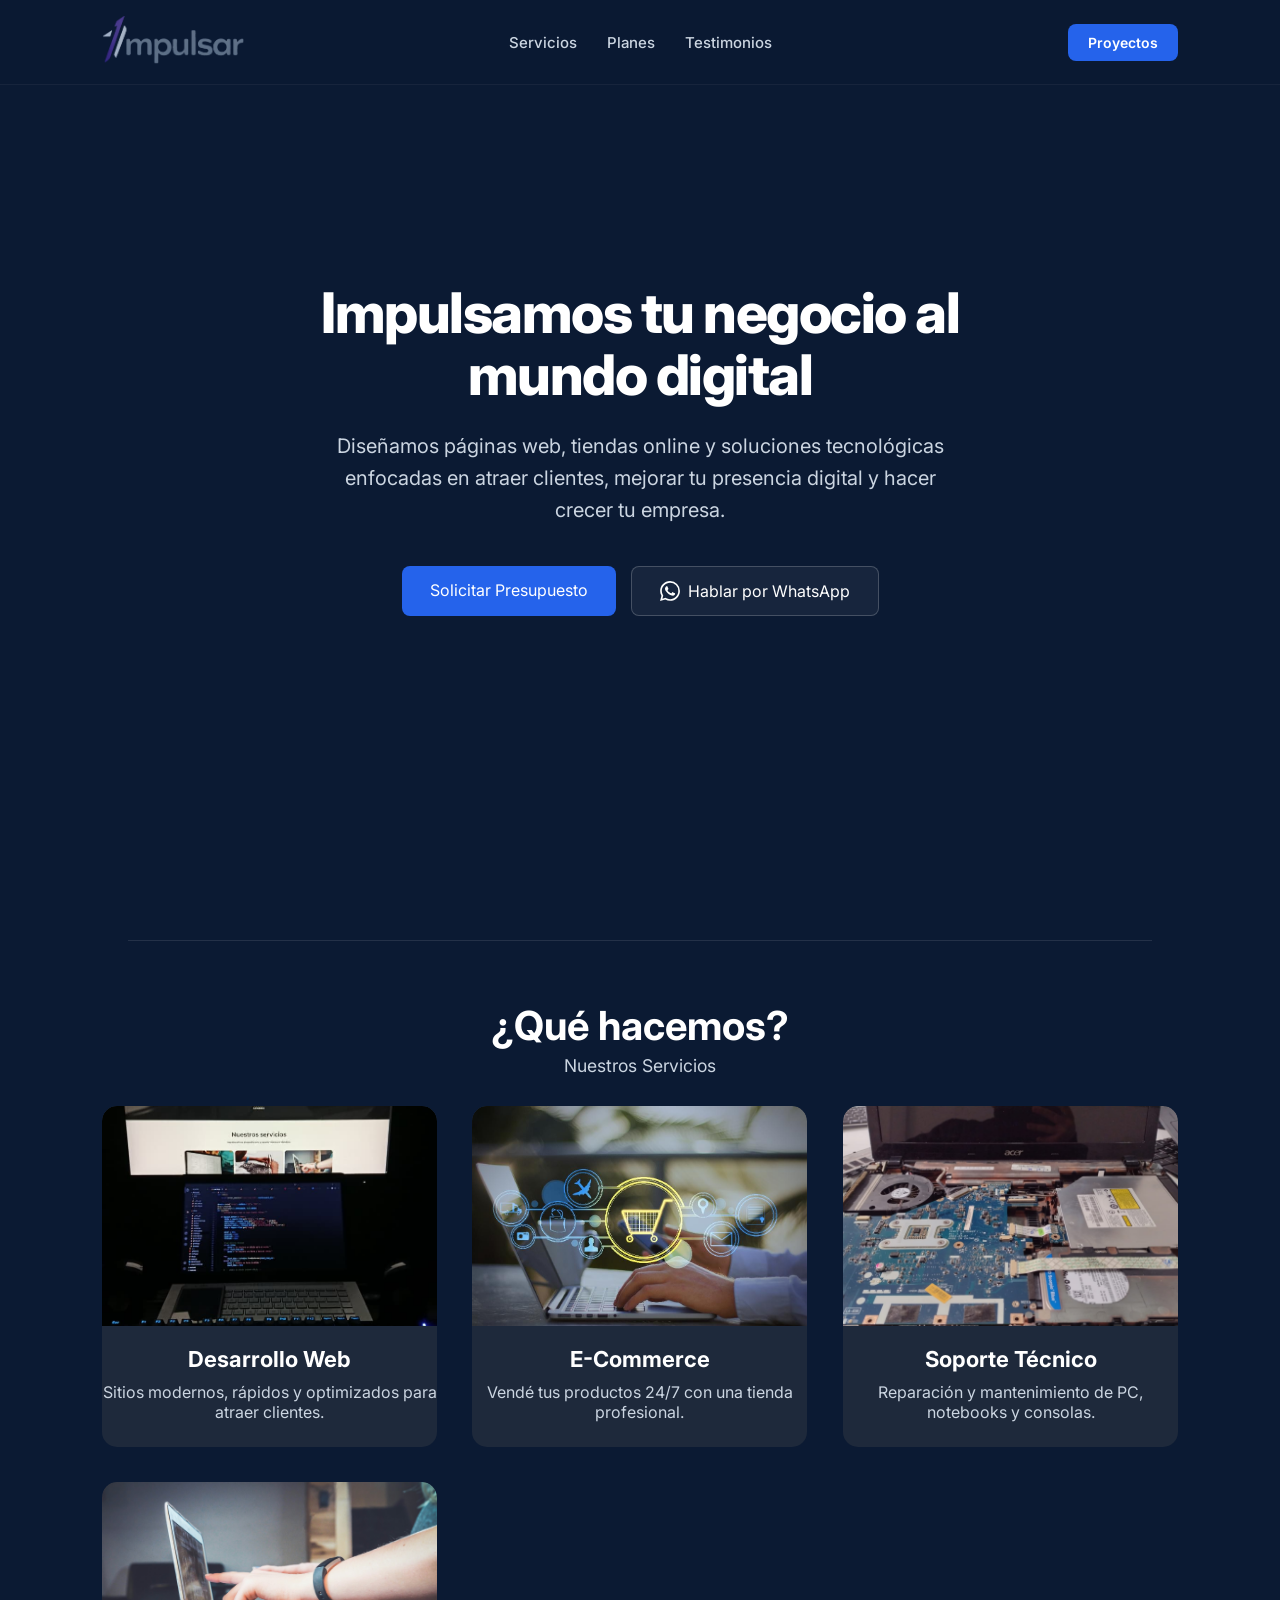
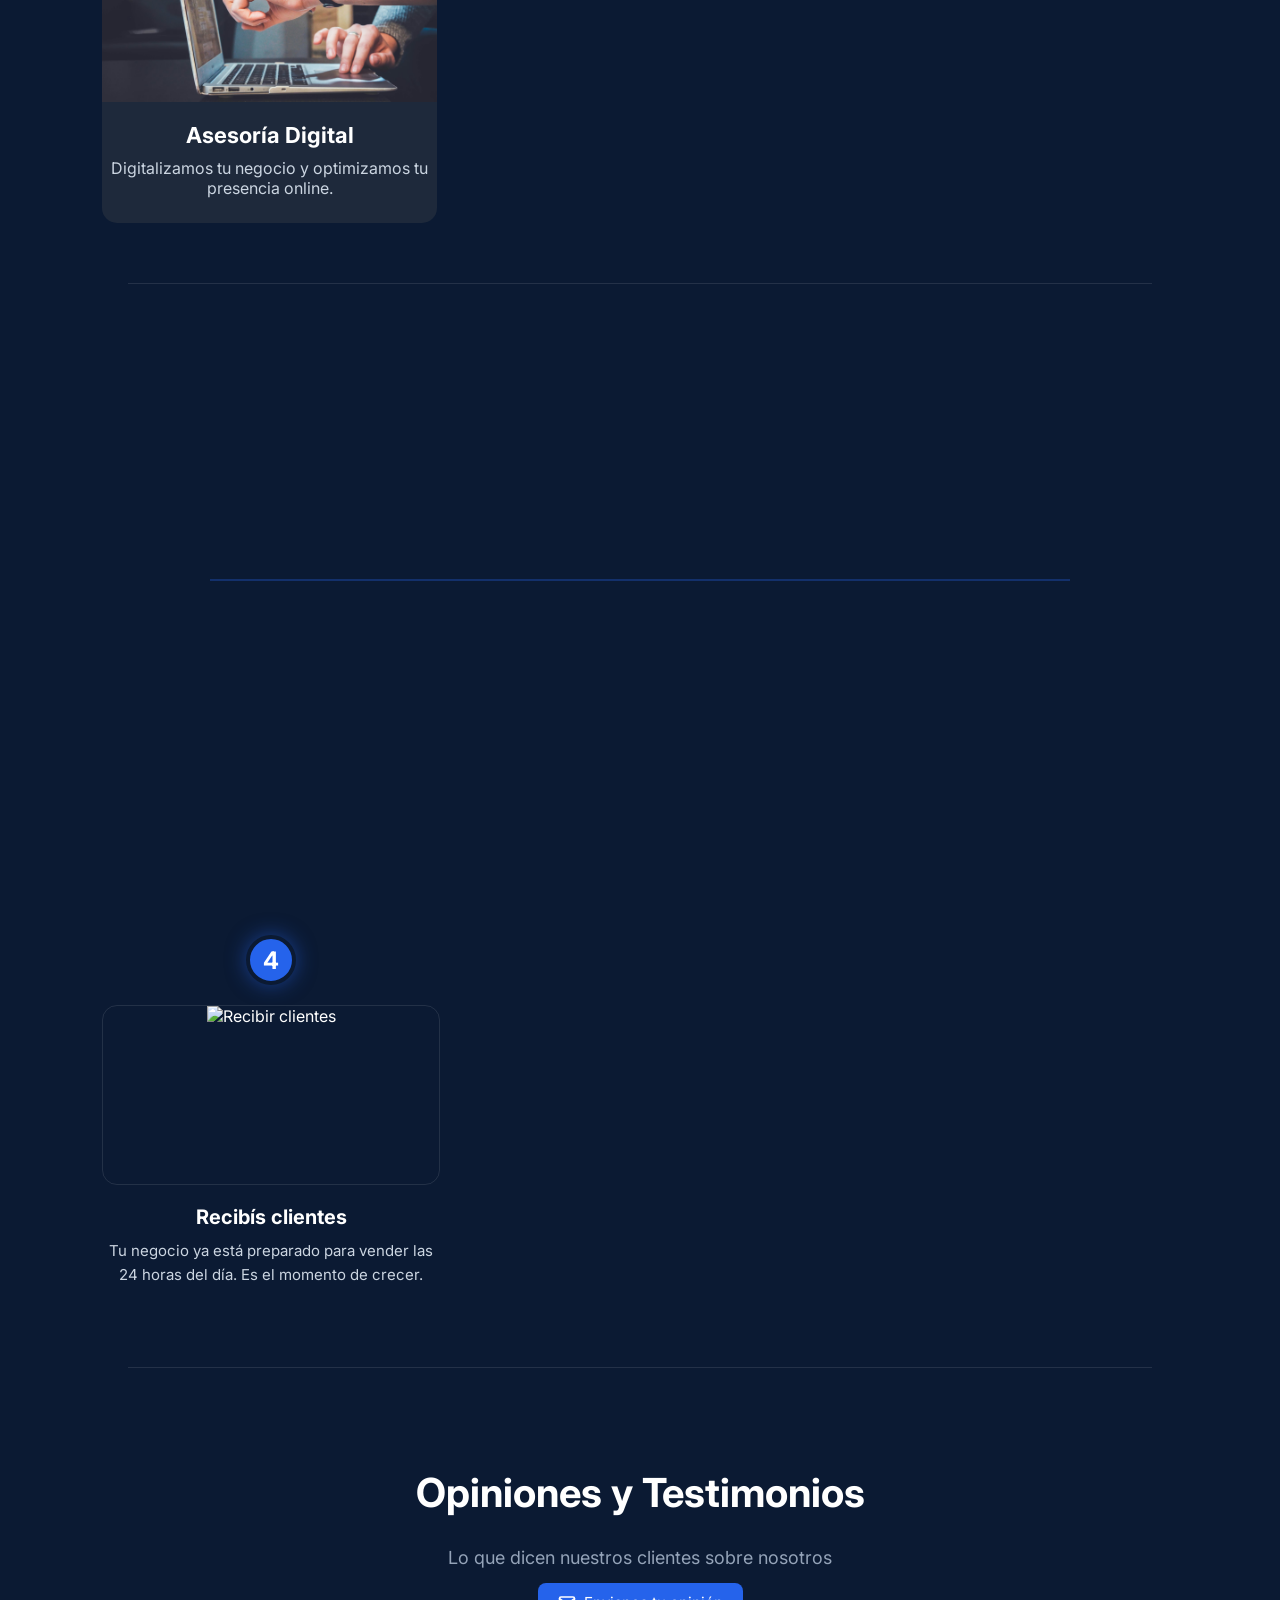
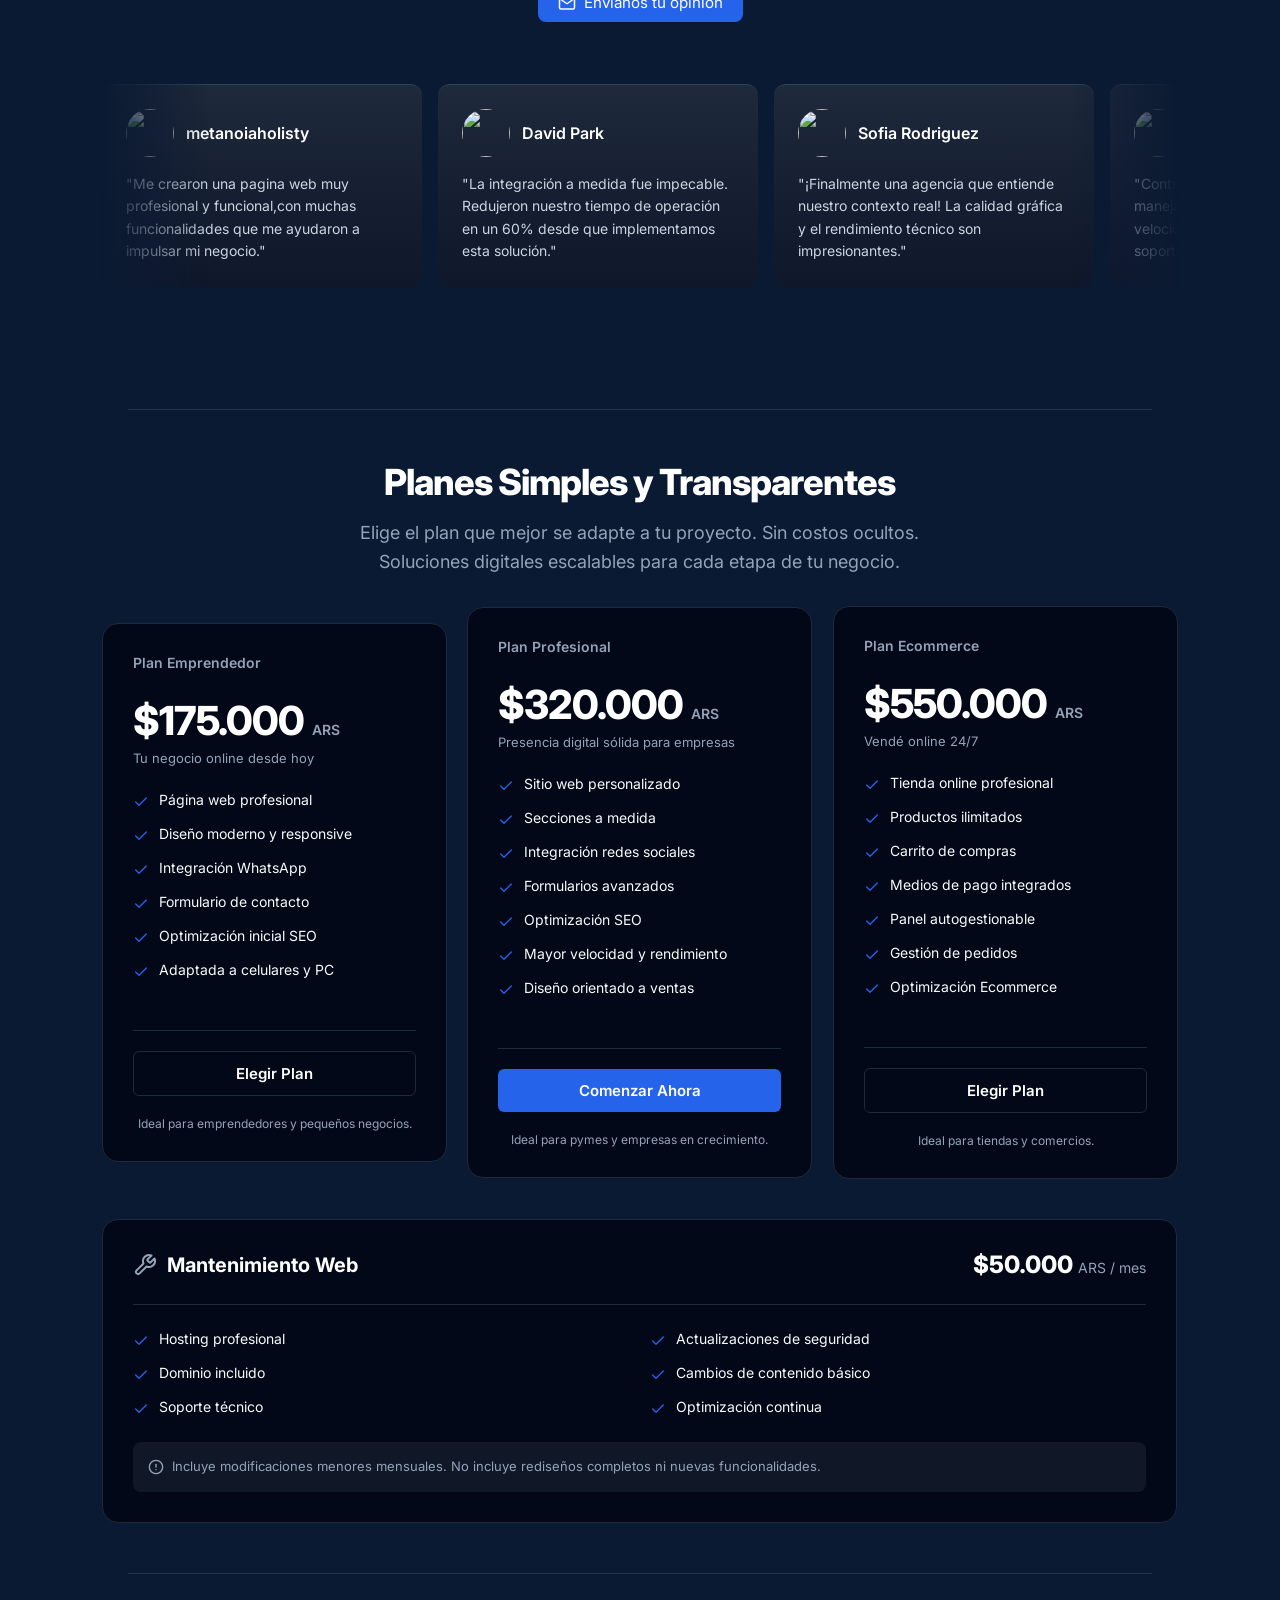
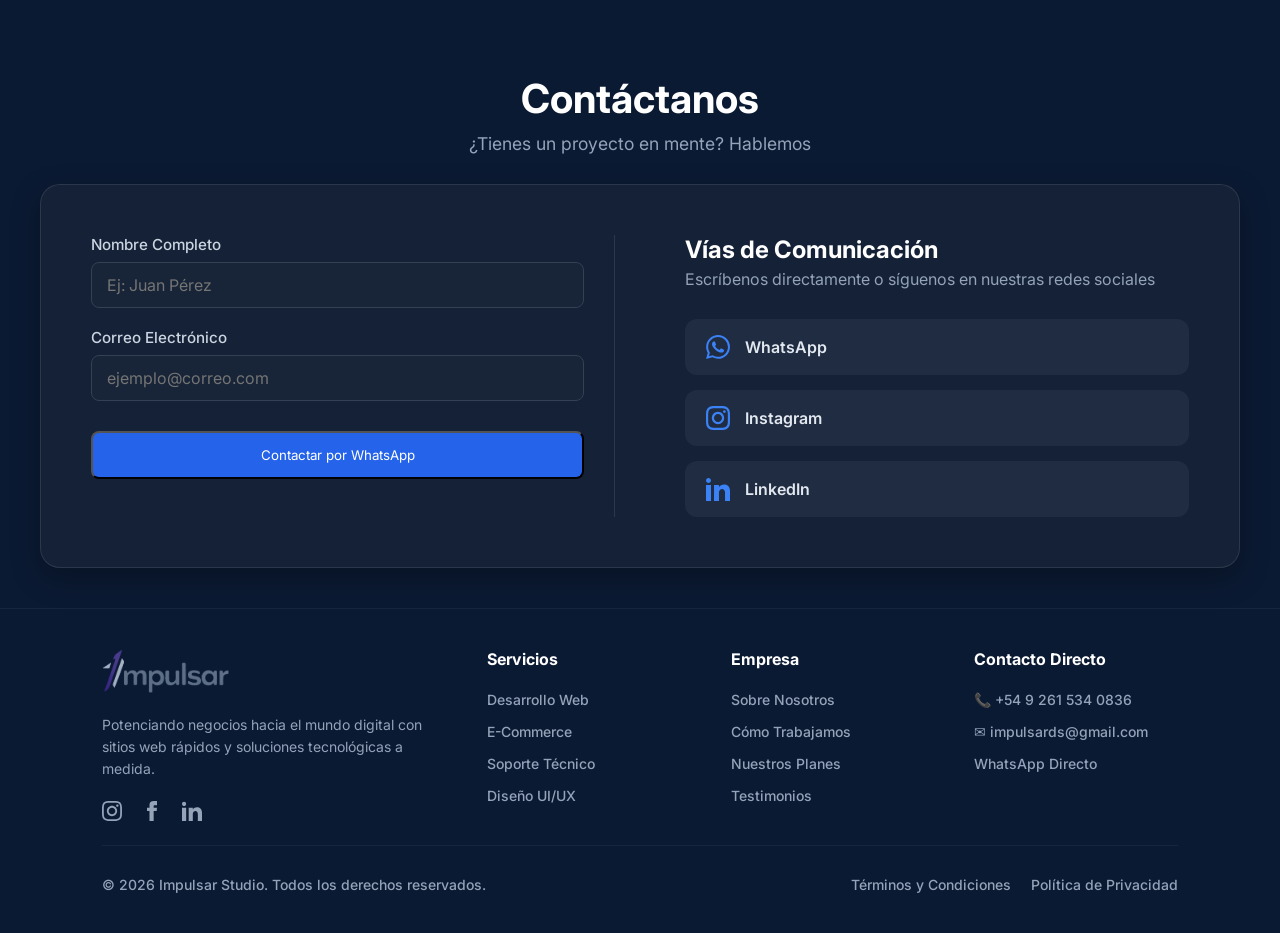
==== commit 49013429: "feat: Add 'Proyectos' and 'Sobre Nosotros' pages, introduce new CSS styles, and update existing lega" ====
--- a/index.html
+++ b/index.html
@@ -21,6 +21,7 @@
     <link rel="stylesheet" href="css/glow.css" />
     <link rel="stylesheet" href="css/contact.css" />
     <link rel="stylesheet" href="css/animations.css" />
+    <link rel="stylesheet" href="css/workflow.css" />
   </head>
 
   <body>
@@ -63,31 +64,82 @@
             <li><a href="#testimonios">Testimonios</a></li>
           </ul>
 
-          <a
-            href="https://wa.me/5492615340836?text=Hola%20Impulsar%20Studio!%20Me%20gustar%C3%ADa%20hacerles%20una%20consulta."
-            target="_blank"
-            class="nav-cta"
-            >Nuestros Servicios</a
-          >
+          <a href="proyectos.html" class="nav-cta">Proyectos</a>
         </div>
       </header>
 
       <div class="hero-content" data-animation="fade-up" data-delay="200">
-        <h1>Impulsamos tu negocio hacia el mundo digital</h1>
+        <h1>Impulsamos tu negocio al mundo digital</h1>
         <p>
           Diseñamos páginas web, tiendas online y soluciones tecnológicas
           <span class="hide-mobile"
             >enfocadas en atraer clientes, mejorar tu presencia digital y </span
-          >para hacer crecer tu empresa.
+          >hacer crecer tu empresa.
         </p>
-        <a href="#servicios" class="btn-primary">Nuestros Servicios</a>
+        <div
+          class="hero-buttons"
+          style="
+            display: flex;
+            gap: 15px;
+            justify-content: center;
+            flex-wrap: wrap;
+          "
+        >
+          <a href="#precios" class="btn-primary">Solicitar Presupuesto</a>
+          <a
+            href="https://wa.me/5492615340836?text=Hola%20Impulsar%20Studio!%20Me%20interesa%20hablar%20sobre%20un%20proyecto."
+            target="_blank"
+            class="btn-outline-white"
+            style="
+              display: inline-flex;
+              align-items: center;
+              justify-content: center;
+              gap: 8px;
+              border: 1px solid rgba(255, 255, 255, 0.2);
+              color: white;
+              padding: 14px 28px;
+              border-radius: 8px;
+              text-decoration: none;
+              transition: 0.3s;
+              background: rgba(255, 255, 255, 0.05);
+            "
+          >
+            <svg
+              xmlns="http://www.w3.org/2000/svg"
+              width="20"
+              height="20"
+              viewBox="0 0 24 24"
+              fill="currentColor"
+            >
+              <path
+                d="M17.472 14.382c-.297-.149-1.758-.867-2.03-.967-.273-.099-.471-.148-.67.15-.197.297-.767.966-.94 1.164-.173.199-.347.223-.644.075-.297-.15-1.255-.463-2.39-1.475-.883-.788-1.48-1.761-1.653-2.059-.173-.297-.018-.458.13-.606.134-.133.298-.347.446-.52.149-.174.198-.298.298-.497.099-.198.05-.371-.025-.52-.075-.149-.669-1.612-.916-2.207-.242-.579-.487-.5-.669-.51-.173-.008-.371-.01-.57-.01-.198 0-.52.074-.792.372-.272.297-1.04 1.016-1.04 2.479 0 1.462 1.065 2.875 1.213 3.074.149.198 2.096 3.2 5.077 4.487.709.306 1.262.489 1.694.625.712.227 1.36.195 1.871.118.571-.085 1.758-.719 2.006-1.413.248-.694.248-1.289.173-1.413-.074-.124-.272-.198-.57-.347m-5.421 7.403h-.004a9.87 9.87 0 01-5.031-1.378l-.361-.214-3.741.982.998-3.648-.235-.374a9.86 9.86 0 01-1.51-5.26c.001-5.45 4.436-9.884 9.888-9.884 2.64 0 5.122 1.03 6.988 2.898a9.825 9.825 0 012.893 6.994c-.003 5.45-4.437 9.884-9.885 9.884m8.413-18.297A11.815 11.815 0 0012.05 0C5.495 0 .16 5.335.157 11.892c0 2.096.547 4.142 1.588 5.945L.057 24l6.305-1.654a11.882 11.882 0 005.683 1.448h.005c6.554 0 11.89-5.335 11.893-11.893a11.821 11.821 0 00-3.48-8.413z"
+              />
+            </svg>
+            Hablar por WhatsApp
+          </a>
+        </div>
       </div>
     </header>
 
+    <hr
+      style="
+        border: none;
+        border-top: 1px solid rgba(255, 255, 255, 0.1);
+        width: 80%;
+        margin: 40px auto 20px;
+      "
+    />
+
     <!-- ================= SERVICIOS ================= -->
 
     <section id="servicios" class="services">
-      <h2 class="section-title" data-animation="fade-up">Servicios</h2>
+      <div
+        style="text-align: center; margin-bottom: 30px"
+        data-animation="fade-up"
+      >
+        <h2 class="section-title" style="margin-bottom: 5px">¿Qué hacemos?</h2>
+        <p style="color: #cbd5e1; font-size: 1.1rem">Nuestros Servicios</p>
+      </div>
 
       <div class="services-grid">
         <div class="service-card" data-animation="fade-up" data-delay="100">
@@ -96,7 +148,7 @@
           </div>
 
           <h3>Desarrollo Web</h3>
-          <p>Sitios profesionales rápidos y optimizados.</p>
+          <p>Sitios modernos, rápidos y optimizados para atraer clientes.</p>
         </div>
 
         <div class="service-card" data-animation="fade-up" data-delay="200">
@@ -105,7 +157,7 @@
           </div>
 
           <h3>E-Commerce</h3>
-          <p>Tiendas online listas para vender.</p>
+          <p>Vendé tus productos 24/7 con una tienda profesional.</p>
         </div>
 
         <div class="service-card" data-animation="fade-up" data-delay="300">
@@ -114,7 +166,7 @@
           </div>
 
           <h3>Soporte Técnico</h3>
-          <p>PC, notebooks y consolas.</p>
+          <p>Reparación y mantenimiento de PC, notebooks y consolas.</p>
         </div>
 
         <div class="service-card" data-animation="fade-up" data-delay="400">
@@ -123,10 +175,110 @@
           </div>
 
           <h3>Asesoría Digital</h3>
-          <p>Transformación digital para empresas.</p>
+          <p>Digitalizamos tu negocio y optimizamos tu presencia online.</p>
         </div>
       </div>
     </section>
+
+    <hr
+      style="
+        border: none;
+        border-top: 1px solid rgba(255, 255, 255, 0.1);
+        width: 80%;
+        margin: 20px auto 60px;
+      "
+    />
+
+    <!-- ================= CÓMO TRABAJAMOS ================= -->
+    <section id="como-trabajamos" class="workflow-section">
+      <div
+        style="text-align: center; margin-bottom: 20px"
+        data-animation="fade-up"
+      >
+        <h2 class="section-title" style="margin-bottom: 5px">
+          Cómo Trabajamos
+        </h2>
+        <p style="color: #cbd5e1; font-size: 1.1rem">
+          Tu proyecto en 4 simples pasos
+        </p>
+      </div>
+
+      <div class="workflow-grid">
+        <!-- Paso 1 -->
+        <div class="workflow-step" data-animation="fade-up" data-delay="100">
+          <div class="step-number">1</div>
+          <div class="workflow-image">
+            <img
+              src="https://images.unsplash.com/photo-1460925895917-afdab827c52f?w=500&h=300&fit=crop"
+              alt="Análisis de negocio"
+            />
+          </div>
+          <h3>Analizamos tu negocio</h3>
+          <p>
+            Estudiamos tus objetivos, tu competencia y tu público ideal para
+            armar una estrategia digital ganadora.
+          </p>
+        </div>
+
+        <!-- Paso 2 -->
+        <div class="workflow-step" data-animation="fade-up" data-delay="200">
+          <div class="step-number">2</div>
+          <div class="workflow-image">
+            <img
+              src="https://images.unsplash.com/photo-1498050108023-c5249f4df085?w=500&h=300&fit=crop"
+              alt="Diseño web"
+            />
+          </div>
+          <h3>Diseñamos tu web</h3>
+          <p>
+            Creamos un diseño atractivo, moderno y enfocado en convertir a tus
+            visitantes en clientes reales.
+          </p>
+        </div>
+
+        <!-- Paso 3 -->
+        <div class="workflow-step" data-animation="fade-up" data-delay="300">
+          <div class="step-number">3</div>
+          <div class="workflow-image">
+            <img
+              src="https://images.unsplash.com/photo-1551288049-bebda4e38f71?w=500&h=300&fit=crop"
+              alt="Publicación online"
+            />
+          </div>
+          <h3>Publicamos online</h3>
+          <p>
+            Lanzamos tu sitio al mundo, asegurándonos de que sea súper rápido y
+            se vea perfecto en cualquier.
+          </p>
+        </div>
+
+        <!-- Paso 4 -->
+        <div class="workflow-step" data-animation="fade-up" data-delay="400">
+          <div class="step-number">4</div>
+          <div class="workflow-image">
+            <img
+              src="https://images.unsplash.com/photo-1556761175-5973dc0f32e7?w=500&h=300&fit=crop"
+              alt="Recibir clientes"
+            />
+          </div>
+          <h3>Recibís clientes</h3>
+          <p>
+            Tu negocio ya está preparado para vender las 24 horas del día. Es el
+            momento de crecer.
+          </p>
+        </div>
+      </div>
+    </section>
+
+    <hr
+      style="
+        border: none;
+        border-top: 1px solid rgba(255, 255, 255, 0.1);
+        width: 80%;
+        margin: 20px auto 60px;
+      "
+    />
+
     <section
       id="testimonios"
       class="services"
@@ -336,6 +488,16 @@
         </div>
       </div>
     </section>
+
+    <hr
+      style="
+        border: none;
+        border-top: 1px solid rgba(255, 255, 255, 0.1);
+        width: 80%;
+        margin: 40px auto 0;
+      "
+    />
+
     <section id="precios" class="pricing-section">
       <div class="container">
         <div class="pricing-header text-center" data-animation="fade-up">
@@ -840,6 +1002,15 @@
         </div>
       </div>
     </section>
+
+    <hr
+      style="
+        border: none;
+        border-top: 1px solid rgba(255, 255, 255, 0.1);
+        width: 80%;
+        margin: 0 auto 60px;
+      "
+    />
 
     <!-- ================= CONTACTO (NUEVO) ================= -->
     <section id="contacto" class="contact-section">
@@ -1027,7 +1198,11 @@
               </a>
             </li>
             <li>
-              <a href="#" aria-label="LinkedIn">
+              <a
+                href="https://www.linkedin.com/in/impulsarstudio"
+                target="_blank"
+                aria-label="LinkedIn"
+              >
                 <!-- LinkedIn Icon -->
                 <svg xmlns="http://www.w3.org/2000/svg" viewBox="0 0 24 24">
                   <path
@@ -1044,20 +1219,20 @@
           <div class="footer-column">
             <h3>Servicios</h3>
             <ul>
-              <li><a href="#servicios">Desarrollo Web</a></li>
-              <li><a href="#servicios">E-Commerce</a></li>
-              <li><a href="#servicios">Soporte Técnico</a></li>
-              <li><a href="#servicios">Diseño UI/UX</a></li>
+              <li><a href="index.html#servicios">Desarrollo Web</a></li>
+              <li><a href="index.html#servicios">E-Commerce</a></li>
+              <li><a href="index.html#servicios">Soporte Técnico</a></li>
+              <li><a href="index.html#servicios">Diseño UI/UX</a></li>
             </ul>
           </div>
 
           <div class="footer-column">
             <h3>Empresa</h3>
             <ul>
-              <li><a href="#">Sobre Nosotros</a></li>
-              <li><a href="#precios">Nuestros Planes</a></li>
-              <li><a href="#testimonios">Testimonios</a></li>
-              <li><a href="#contacto">Contacto</a></li>
+              <li><a href="sobre-nosotros.html">Sobre Nosotros</a></li>
+              <li><a href="index.html#como-trabajamos">Cómo Trabajamos</a></li>
+              <li><a href="index.html#precios">Nuestros Planes</a></li>
+              <li><a href="index.html#testimonios">Testimonios</a></li>
             </ul>
           </div>
 
--- a/css/hero.css
+++ b/css/hero.css
@@ -50,6 +50,9 @@
 }
 
 .nav-links {
+  position: absolute;
+  left: 50%;
+  transform: translateX(-50%);
   display: flex;
   gap: 30px;
   list-style: none;
@@ -143,6 +146,8 @@
   }
 
   .nav-links {
+    position: static;
+    transform: none;
     flex-direction: column;
     align-items: center;
     gap: 20px;
--- a/css/workflow.css
+++ b/css/workflow.css
@@ -0,0 +1,81 @@
+/* ================= COMO TRABAJAMOS ================= */
+
+.workflow-section {
+  padding: 60px 8%;
+}
+
+.workflow-grid {
+  display: grid;
+  grid-template-columns: repeat(auto-fit, minmax(280px, 1fr));
+  gap: 30px;
+  position: relative;
+  margin-top: 50px;
+}
+
+/* Linea conectora para escritorio */
+@media (min-width: 1024px) {
+  .workflow-grid::before {
+    content: "";
+    position: absolute;
+    top: 50px;
+    left: 10%;
+    right: 10%;
+    height: 2px;
+    background: rgba(37, 99, 235, 0.3);
+    z-index: 0;
+  }
+}
+
+.workflow-step {
+  position: relative;
+  text-align: center;
+  z-index: 1;
+}
+
+.step-number {
+  width: 50px;
+  height: 50px;
+  background: #2563eb;
+  color: white;
+  border-radius: 50%;
+  display: flex;
+  align-items: center;
+  justify-content: center;
+  font-size: 24px;
+  font-weight: 700;
+  margin: 0 auto 20px;
+  box-shadow: 0 0 20px rgba(37, 99, 235, 0.5);
+  border: 4px solid #0b1a33;
+}
+
+.workflow-image {
+  width: 100%;
+  height: 180px;
+  border-radius: 15px;
+  overflow: hidden;
+  margin-bottom: 20px;
+  border: 1px solid rgba(255, 255, 255, 0.1);
+}
+
+.workflow-image img {
+  width: 100%;
+  height: 100%;
+  object-fit: cover;
+  transition: transform 0.4s;
+}
+
+.workflow-step:hover .workflow-image img {
+  transform: scale(1.05);
+}
+
+.workflow-step h3 {
+  font-size: 20px;
+  margin-bottom: 10px;
+  color: #fff;
+}
+
+.workflow-step p {
+  color: #cbd5e1;
+  font-size: 15px;
+  line-height: 1.6;
+}
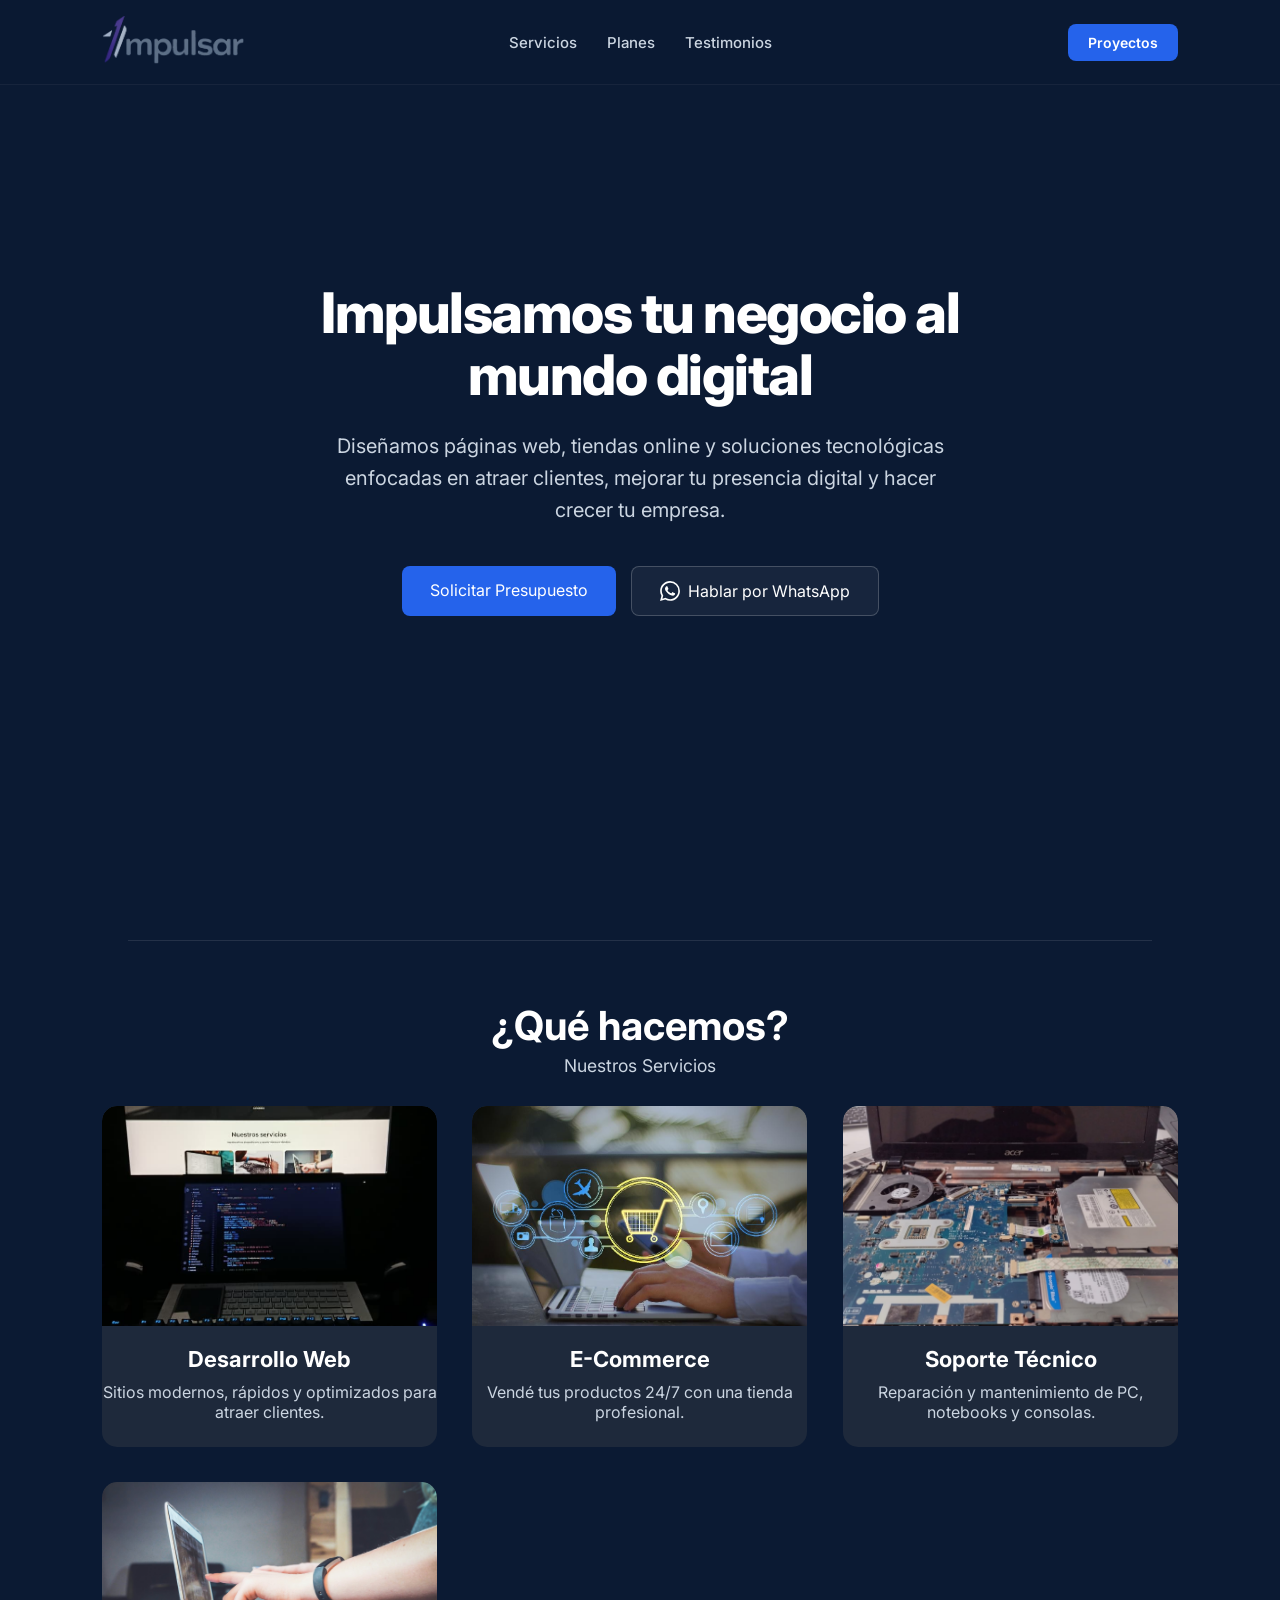
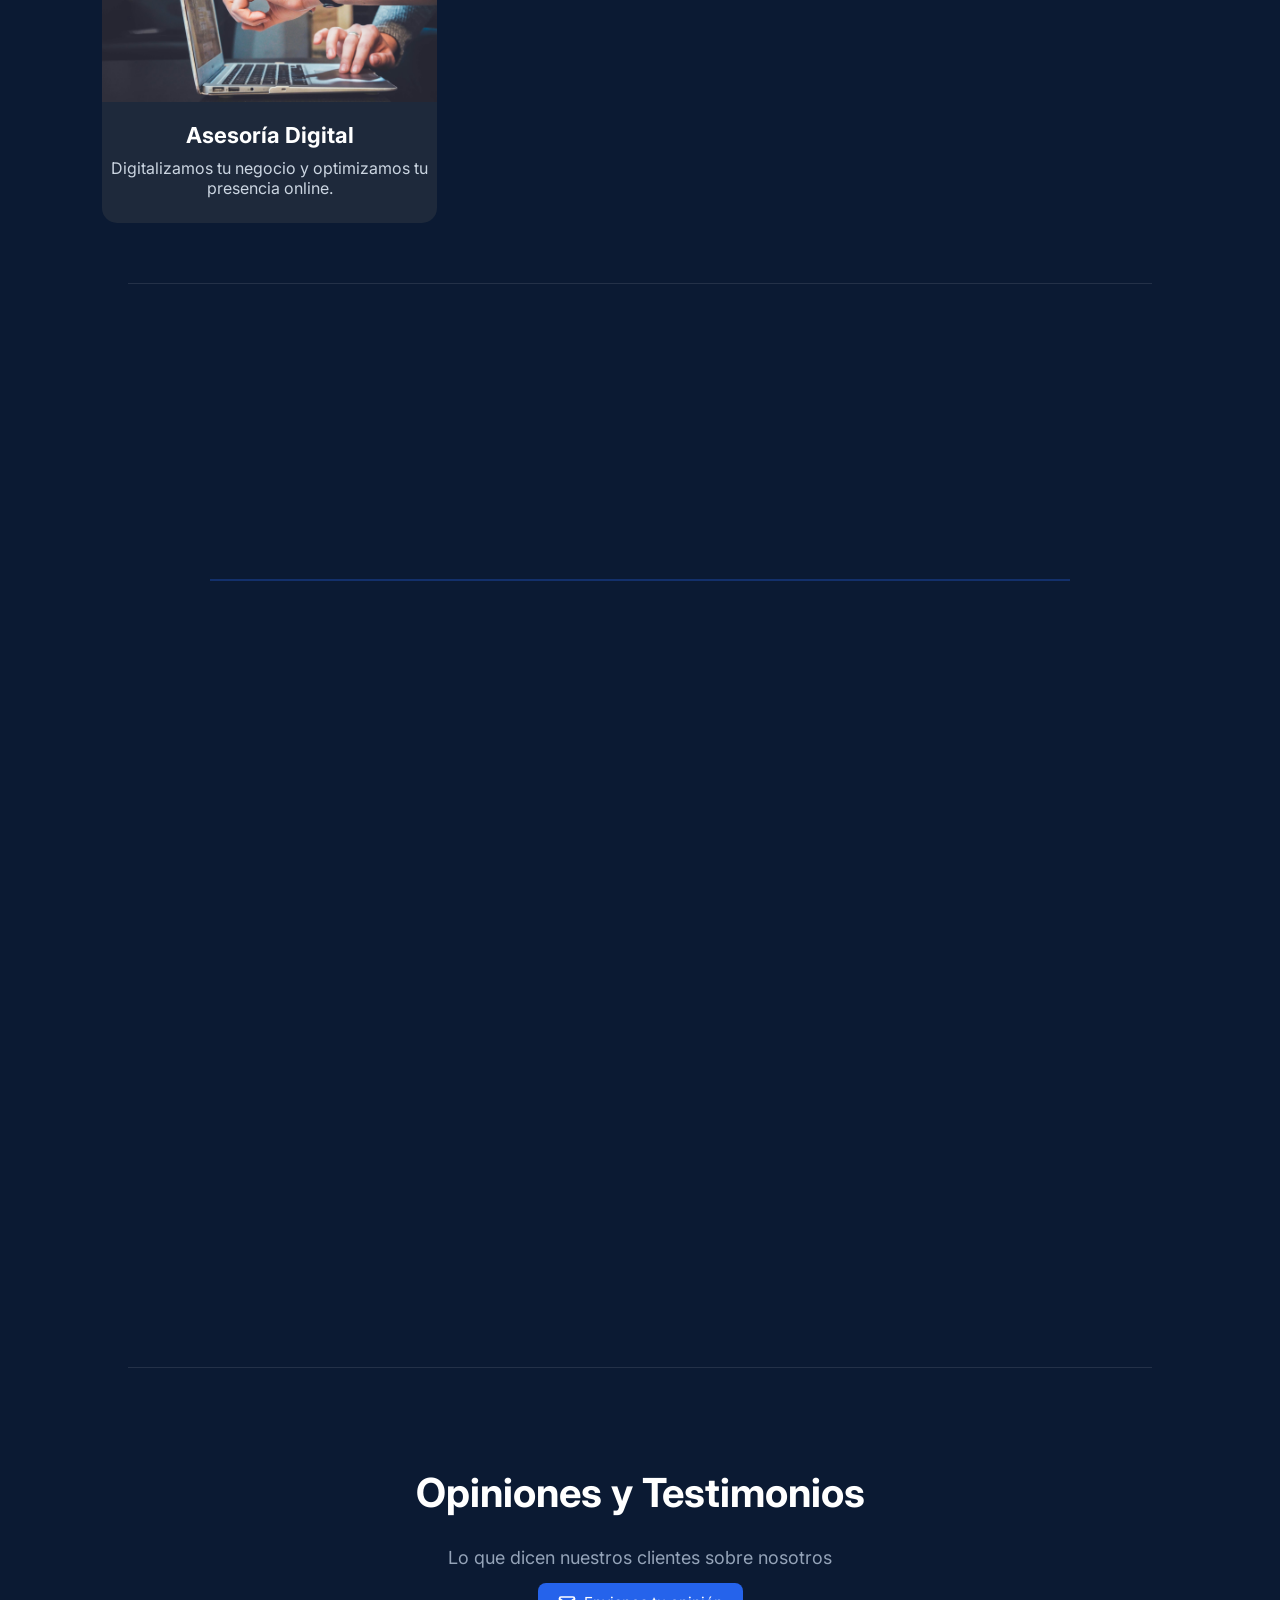
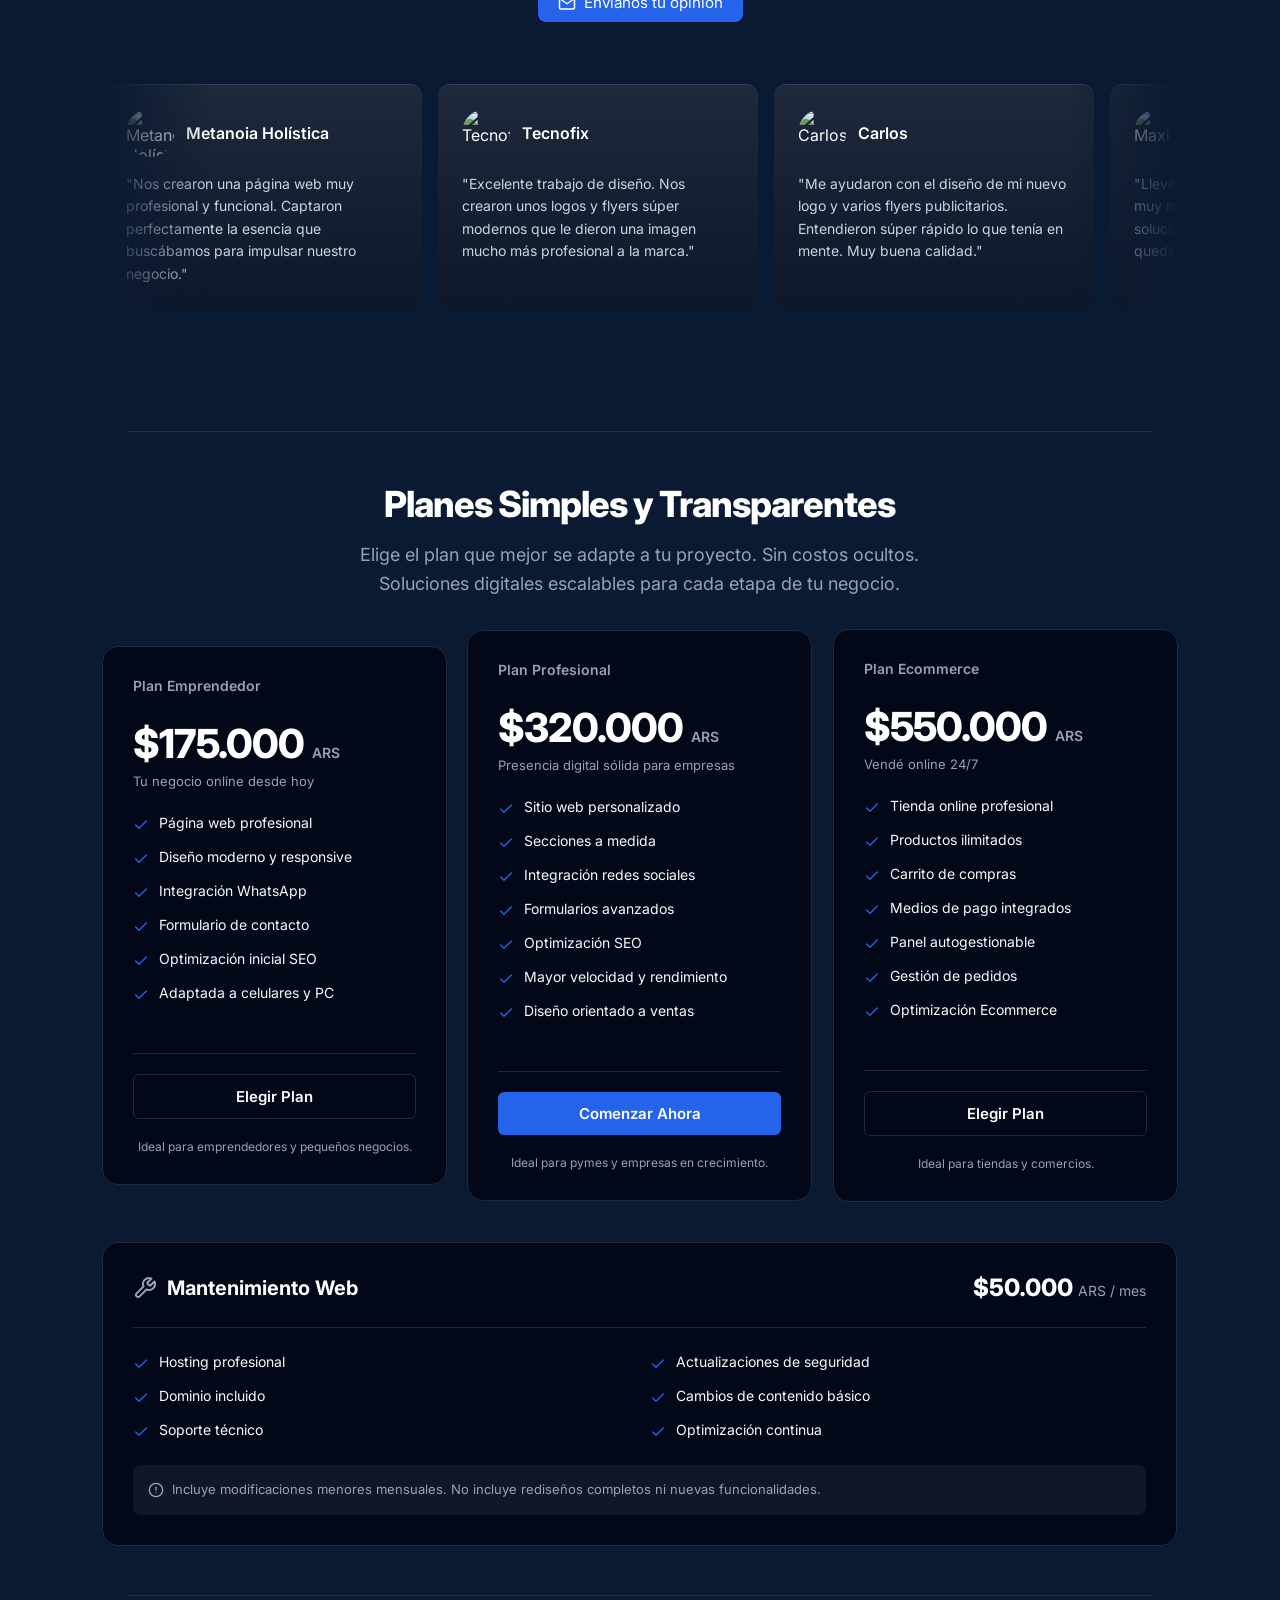
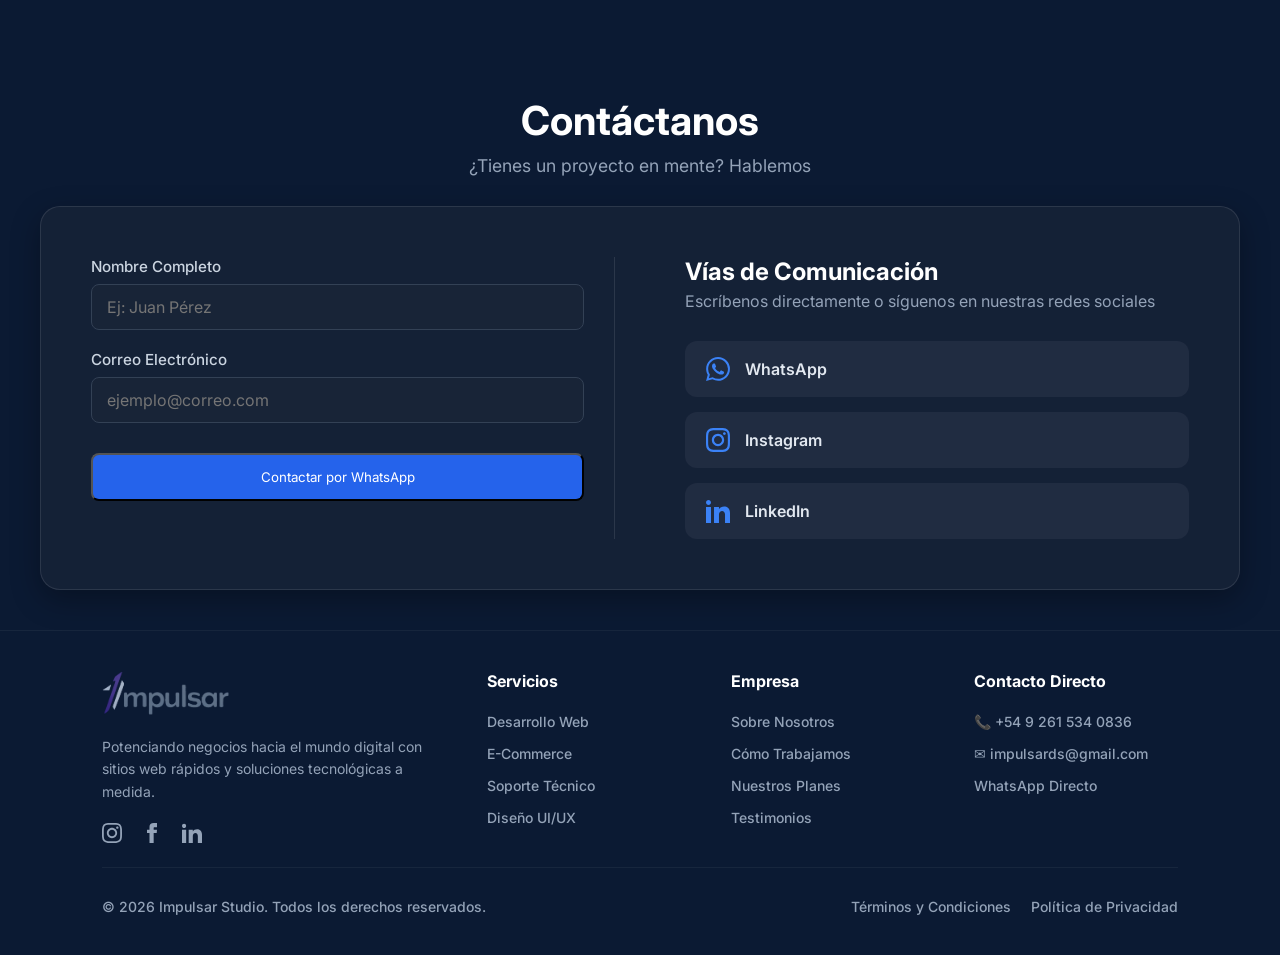
==== commit f359b1d8: "feat: Add new client logos and reformat HTML indentation in index.html." ====
--- a/index.html
+++ b/index.html
@@ -1,96 +1,74 @@
 <!doctype html>
 <html lang="es">
-  <head>
-    <meta charset="UTF-8" />
-    <meta name="viewport" content="width=device-width, initial-scale=1.0" />
-    <title>Impulsar Studio</title>
-
-    <link rel="preconnect" href="https://fonts.googleapis.com" />
-    <link rel="preconnect" href="https://fonts.gstatic.com" crossorigin />
-    <link
-      href="https://fonts.googleapis.com/css2?family=Inter:wght@400;500;600;700;800&display=swap"
-      rel="stylesheet"
-    />
-    <link rel="stylesheet" href="css/reset.css" />
-    <link rel="stylesheet" href="css/hero.css" />
-    <link rel="stylesheet" href="css/services.css" />
-    <link rel="stylesheet" href="css/footer.css" />
-    <link rel="stylesheet" href="css/testimonials.css" />
-    <link rel="stylesheet" href="css/pricing.css" />
-    <link rel="stylesheet" href="css/maintenance.css" />
-    <link rel="stylesheet" href="css/glow.css" />
-    <link rel="stylesheet" href="css/contact.css" />
-    <link rel="stylesheet" href="css/animations.css" />
-    <link rel="stylesheet" href="css/workflow.css" />
-  </head>
-
-  <body>
-    <!-- ================= HERO ================= -->
-
-    <header class="hero">
-      <header class="navbar">
-        <div class="nav-brand">
-          <a href="#">
-            <img
-              src="img/impulsar_logo.png"
-              alt="Impulsar Studio Logo"
-              class="logo"
-            />
-          </a>
-        </div>
-
-        <button class="mobile-menu-btn" aria-label="Abrir menú">
-          <svg
-            xmlns="http://www.w3.org/2000/svg"
-            width="24"
-            height="24"
-            viewBox="0 0 24 24"
-            fill="none"
-            stroke="currentColor"
-            stroke-width="2"
-            stroke-linecap="round"
-            stroke-linejoin="round"
-          >
-            <line x1="3" y1="12" x2="21" y2="12"></line>
-            <line x1="3" y1="6" x2="21" y2="6"></line>
-            <line x1="3" y1="18" x2="21" y2="18"></line>
-          </svg>
-        </button>
-
-        <div class="nav-menu">
-          <ul class="nav-links">
-            <li><a href="#servicios">Servicios</a></li>
-            <li><a href="#precios">Planes</a></li>
-            <li><a href="#testimonios">Testimonios</a></li>
-          </ul>
-
-          <a href="proyectos.html" class="nav-cta">Proyectos</a>
-        </div>
-      </header>
-
-      <div class="hero-content" data-animation="fade-up" data-delay="200">
-        <h1>Impulsamos tu negocio al mundo digital</h1>
-        <p>
-          Diseñamos páginas web, tiendas online y soluciones tecnológicas
-          <span class="hide-mobile"
-            >enfocadas en atraer clientes, mejorar tu presencia digital y </span
-          >hacer crecer tu empresa.
-        </p>
-        <div
-          class="hero-buttons"
-          style="
+
+<head>
+  <meta charset="UTF-8" />
+  <meta name="viewport" content="width=device-width, initial-scale=1.0" />
+  <title>Impulsar Studio</title>
+
+  <link rel="preconnect" href="https://fonts.googleapis.com" />
+  <link rel="preconnect" href="https://fonts.gstatic.com" crossorigin />
+  <link href="https://fonts.googleapis.com/css2?family=Inter:wght@400;500;600;700;800&display=swap" rel="stylesheet" />
+  <link rel="stylesheet" href="css/reset.css" />
+  <link rel="stylesheet" href="css/hero.css" />
+  <link rel="stylesheet" href="css/services.css" />
+  <link rel="stylesheet" href="css/footer.css" />
+  <link rel="stylesheet" href="css/testimonials.css" />
+  <link rel="stylesheet" href="css/pricing.css" />
+  <link rel="stylesheet" href="css/maintenance.css" />
+  <link rel="stylesheet" href="css/glow.css" />
+  <link rel="stylesheet" href="css/contact.css" />
+  <link rel="stylesheet" href="css/animations.css" />
+  <link rel="stylesheet" href="css/workflow.css" />
+</head>
+
+<body>
+  <!-- ================= HERO ================= -->
+
+  <header class="hero">
+    <header class="navbar">
+      <div class="nav-brand">
+        <a href="#">
+          <img src="img/impulsar_logo.png" alt="Impulsar Studio Logo" class="logo" />
+        </a>
+      </div>
+
+      <button class="mobile-menu-btn" aria-label="Abrir menú">
+        <svg xmlns="http://www.w3.org/2000/svg" width="24" height="24" viewBox="0 0 24 24" fill="none"
+          stroke="currentColor" stroke-width="2" stroke-linecap="round" stroke-linejoin="round">
+          <line x1="3" y1="12" x2="21" y2="12"></line>
+          <line x1="3" y1="6" x2="21" y2="6"></line>
+          <line x1="3" y1="18" x2="21" y2="18"></line>
+        </svg>
+      </button>
+
+      <div class="nav-menu">
+        <ul class="nav-links">
+          <li><a href="#servicios">Servicios</a></li>
+          <li><a href="#precios">Planes</a></li>
+          <li><a href="#testimonios">Testimonios</a></li>
+        </ul>
+
+        <a href="proyectos.html" class="nav-cta">Proyectos</a>
+      </div>
+    </header>
+
+    <div class="hero-content" data-animation="fade-up" data-delay="200">
+      <h1>Impulsamos tu negocio al mundo digital</h1>
+      <p>
+        Diseñamos páginas web, tiendas online y soluciones tecnológicas
+        <span class="hide-mobile">enfocadas en atraer clientes, mejorar tu presencia digital y </span>hacer crecer tu
+        empresa.
+      </p>
+      <div class="hero-buttons" style="
             display: flex;
             gap: 15px;
             justify-content: center;
             flex-wrap: wrap;
-          "
-        >
-          <a href="#precios" class="btn-primary">Solicitar Presupuesto</a>
-          <a
-            href="https://wa.me/5492615340836?text=Hola%20Impulsar%20Studio!%20Me%20interesa%20hablar%20sobre%20un%20proyecto."
-            target="_blank"
-            class="btn-outline-white"
-            style="
+          ">
+        <a href="#precios" class="btn-primary">Solicitar Presupuesto</a>
+        <a href="https://wa.me/5492615340836?text=Hola%20Impulsar%20Studio!%20Me%20interesa%20hablar%20sobre%20un%20proyecto."
+          target="_blank" class="btn-outline-white" style="
               display: inline-flex;
               align-items: center;
               justify-content: center;
@@ -102,941 +80,647 @@
               text-decoration: none;
               transition: 0.3s;
               background: rgba(255, 255, 255, 0.05);
-            "
-          >
-            <svg
-              xmlns="http://www.w3.org/2000/svg"
-              width="20"
-              height="20"
-              viewBox="0 0 24 24"
-              fill="currentColor"
-            >
-              <path
-                d="M17.472 14.382c-.297-.149-1.758-.867-2.03-.967-.273-.099-.471-.148-.67.15-.197.297-.767.966-.94 1.164-.173.199-.347.223-.644.075-.297-.15-1.255-.463-2.39-1.475-.883-.788-1.48-1.761-1.653-2.059-.173-.297-.018-.458.13-.606.134-.133.298-.347.446-.52.149-.174.198-.298.298-.497.099-.198.05-.371-.025-.52-.075-.149-.669-1.612-.916-2.207-.242-.579-.487-.5-.669-.51-.173-.008-.371-.01-.57-.01-.198 0-.52.074-.792.372-.272.297-1.04 1.016-1.04 2.479 0 1.462 1.065 2.875 1.213 3.074.149.198 2.096 3.2 5.077 4.487.709.306 1.262.489 1.694.625.712.227 1.36.195 1.871.118.571-.085 1.758-.719 2.006-1.413.248-.694.248-1.289.173-1.413-.074-.124-.272-.198-.57-.347m-5.421 7.403h-.004a9.87 9.87 0 01-5.031-1.378l-.361-.214-3.741.982.998-3.648-.235-.374a9.86 9.86 0 01-1.51-5.26c.001-5.45 4.436-9.884 9.888-9.884 2.64 0 5.122 1.03 6.988 2.898a9.825 9.825 0 012.893 6.994c-.003 5.45-4.437 9.884-9.885 9.884m8.413-18.297A11.815 11.815 0 0012.05 0C5.495 0 .16 5.335.157 11.892c0 2.096.547 4.142 1.588 5.945L.057 24l6.305-1.654a11.882 11.882 0 005.683 1.448h.005c6.554 0 11.89-5.335 11.893-11.893a11.821 11.821 0 00-3.48-8.413z"
-              />
-            </svg>
-            Hablar por WhatsApp
-          </a>
-        </div>
-      </div>
-    </header>
-
-    <hr
-      style="
+            ">
+          <svg xmlns="http://www.w3.org/2000/svg" width="20" height="20" viewBox="0 0 24 24" fill="currentColor">
+            <path
+              d="M17.472 14.382c-.297-.149-1.758-.867-2.03-.967-.273-.099-.471-.148-.67.15-.197.297-.767.966-.94 1.164-.173.199-.347.223-.644.075-.297-.15-1.255-.463-2.39-1.475-.883-.788-1.48-1.761-1.653-2.059-.173-.297-.018-.458.13-.606.134-.133.298-.347.446-.52.149-.174.198-.298.298-.497.099-.198.05-.371-.025-.52-.075-.149-.669-1.612-.916-2.207-.242-.579-.487-.5-.669-.51-.173-.008-.371-.01-.57-.01-.198 0-.52.074-.792.372-.272.297-1.04 1.016-1.04 2.479 0 1.462 1.065 2.875 1.213 3.074.149.198 2.096 3.2 5.077 4.487.709.306 1.262.489 1.694.625.712.227 1.36.195 1.871.118.571-.085 1.758-.719 2.006-1.413.248-.694.248-1.289.173-1.413-.074-.124-.272-.198-.57-.347m-5.421 7.403h-.004a9.87 9.87 0 01-5.031-1.378l-.361-.214-3.741.982.998-3.648-.235-.374a9.86 9.86 0 01-1.51-5.26c.001-5.45 4.436-9.884 9.888-9.884 2.64 0 5.122 1.03 6.988 2.898a9.825 9.825 0 012.893 6.994c-.003 5.45-4.437 9.884-9.885 9.884m8.413-18.297A11.815 11.815 0 0012.05 0C5.495 0 .16 5.335.157 11.892c0 2.096.547 4.142 1.588 5.945L.057 24l6.305-1.654a11.882 11.882 0 005.683 1.448h.005c6.554 0 11.89-5.335 11.893-11.893a11.821 11.821 0 00-3.48-8.413z" />
+          </svg>
+          Hablar por WhatsApp
+        </a>
+      </div>
+    </div>
+  </header>
+
+  <hr style="
         border: none;
         border-top: 1px solid rgba(255, 255, 255, 0.1);
         width: 80%;
         margin: 40px auto 20px;
-      "
-    />
-
-    <!-- ================= SERVICIOS ================= -->
-
-    <section id="servicios" class="services">
-      <div
-        style="text-align: center; margin-bottom: 30px"
-        data-animation="fade-up"
-      >
-        <h2 class="section-title" style="margin-bottom: 5px">¿Qué hacemos?</h2>
-        <p style="color: #cbd5e1; font-size: 1.1rem">Nuestros Servicios</p>
-      </div>
-
-      <div class="services-grid">
-        <div class="service-card" data-animation="fade-up" data-delay="100">
-          <div class="service-image">
-            <img src="img/desarrollo_web.png" />
-          </div>
-
-          <h3>Desarrollo Web</h3>
-          <p>Sitios modernos, rápidos y optimizados para atraer clientes.</p>
-        </div>
-
-        <div class="service-card" data-animation="fade-up" data-delay="200">
-          <div class="service-image">
-            <img src="img/e-commerce.png" />
-          </div>
-
-          <h3>E-Commerce</h3>
-          <p>Vendé tus productos 24/7 con una tienda profesional.</p>
-        </div>
-
-        <div class="service-card" data-animation="fade-up" data-delay="300">
-          <div class="service-image">
-            <img src="img/soporte_tecnico.png" />
-          </div>
-
-          <h3>Soporte Técnico</h3>
-          <p>Reparación y mantenimiento de PC, notebooks y consolas.</p>
-        </div>
-
-        <div class="service-card" data-animation="fade-up" data-delay="400">
-          <div class="service-image">
-            <img src="img/asesoria.png" />
-          </div>
-
-          <h3>Asesoría Digital</h3>
-          <p>Digitalizamos tu negocio y optimizamos tu presencia online.</p>
-        </div>
-      </div>
-    </section>
-
-    <hr
-      style="
+      " />
+
+  <!-- ================= SERVICIOS ================= -->
+
+  <section id="servicios" class="services">
+    <div style="text-align: center; margin-bottom: 30px" data-animation="fade-up">
+      <h2 class="section-title" style="margin-bottom: 5px">¿Qué hacemos?</h2>
+      <p style="color: #cbd5e1; font-size: 1.1rem">Nuestros Servicios</p>
+    </div>
+
+    <div class="services-grid">
+      <div class="service-card" data-animation="fade-up" data-delay="100">
+        <div class="service-image">
+          <img src="img/desarrollo_web.png" />
+        </div>
+
+        <h3>Desarrollo Web</h3>
+        <p>Sitios modernos, rápidos y optimizados para atraer clientes.</p>
+      </div>
+
+      <div class="service-card" data-animation="fade-up" data-delay="200">
+        <div class="service-image">
+          <img src="img/e-commerce.png" />
+        </div>
+
+        <h3>E-Commerce</h3>
+        <p>Vendé tus productos 24/7 con una tienda profesional.</p>
+      </div>
+
+      <div class="service-card" data-animation="fade-up" data-delay="300">
+        <div class="service-image">
+          <img src="img/soporte_tecnico.png" />
+        </div>
+
+        <h3>Soporte Técnico</h3>
+        <p>Reparación y mantenimiento de PC, notebooks y consolas.</p>
+      </div>
+
+      <div class="service-card" data-animation="fade-up" data-delay="400">
+        <div class="service-image">
+          <img src="img/asesoria.png" />
+        </div>
+
+        <h3>Asesoría Digital</h3>
+        <p>Digitalizamos tu negocio y optimizamos tu presencia online.</p>
+      </div>
+    </div>
+  </section>
+
+  <hr style="
         border: none;
         border-top: 1px solid rgba(255, 255, 255, 0.1);
         width: 80%;
         margin: 20px auto 60px;
-      "
-    />
-
-    <!-- ================= CÓMO TRABAJAMOS ================= -->
-    <section id="como-trabajamos" class="workflow-section">
-      <div
-        style="text-align: center; margin-bottom: 20px"
-        data-animation="fade-up"
-      >
-        <h2 class="section-title" style="margin-bottom: 5px">
-          Cómo Trabajamos
-        </h2>
-        <p style="color: #cbd5e1; font-size: 1.1rem">
-          Tu proyecto en 4 simples pasos
+      " />
+
+  <!-- ================= CÓMO TRABAJAMOS ================= -->
+  <section id="como-trabajamos" class="workflow-section">
+    <div style="text-align: center; margin-bottom: 20px" data-animation="fade-up">
+      <h2 class="section-title" style="margin-bottom: 5px">
+        Cómo Trabajamos
+      </h2>
+      <p style="color: #cbd5e1; font-size: 1.1rem">
+        Tu proyecto en 4 simples pasos
+      </p>
+    </div>
+
+    <div class="workflow-grid">
+      <!-- Paso 1 -->
+      <div class="workflow-step" data-animation="fade-up" data-delay="100">
+        <div class="step-number">1</div>
+        <div class="workflow-image">
+          <img src="https://images.unsplash.com/photo-1460925895917-afdab827c52f?w=500&h=300&fit=crop"
+            alt="Análisis de negocio" />
+        </div>
+        <h3>Analizamos tu negocio</h3>
+        <p>
+          Estudiamos tus objetivos, tu competencia y tu público ideal para
+          armar una estrategia digital ganadora.
         </p>
       </div>
 
-      <div class="workflow-grid">
-        <!-- Paso 1 -->
-        <div class="workflow-step" data-animation="fade-up" data-delay="100">
-          <div class="step-number">1</div>
-          <div class="workflow-image">
-            <img
-              src="https://images.unsplash.com/photo-1460925895917-afdab827c52f?w=500&h=300&fit=crop"
-              alt="Análisis de negocio"
-            />
-          </div>
-          <h3>Analizamos tu negocio</h3>
-          <p>
-            Estudiamos tus objetivos, tu competencia y tu público ideal para
-            armar una estrategia digital ganadora.
-          </p>
-        </div>
-
-        <!-- Paso 2 -->
-        <div class="workflow-step" data-animation="fade-up" data-delay="200">
-          <div class="step-number">2</div>
-          <div class="workflow-image">
-            <img
-              src="https://images.unsplash.com/photo-1498050108023-c5249f4df085?w=500&h=300&fit=crop"
-              alt="Diseño web"
-            />
-          </div>
-          <h3>Diseñamos tu web</h3>
-          <p>
-            Creamos un diseño atractivo, moderno y enfocado en convertir a tus
-            visitantes en clientes reales.
-          </p>
-        </div>
-
-        <!-- Paso 3 -->
-        <div class="workflow-step" data-animation="fade-up" data-delay="300">
-          <div class="step-number">3</div>
-          <div class="workflow-image">
-            <img
-              src="https://images.unsplash.com/photo-1551288049-bebda4e38f71?w=500&h=300&fit=crop"
-              alt="Publicación online"
-            />
-          </div>
-          <h3>Publicamos online</h3>
-          <p>
-            Lanzamos tu sitio al mundo, asegurándonos de que sea súper rápido y
-            se vea perfecto en cualquier.
-          </p>
-        </div>
-
-        <!-- Paso 4 -->
-        <div class="workflow-step" data-animation="fade-up" data-delay="400">
-          <div class="step-number">4</div>
-          <div class="workflow-image">
-            <img
-              src="https://images.unsplash.com/photo-1556761175-5973dc0f32e7?w=500&h=300&fit=crop"
-              alt="Recibir clientes"
-            />
-          </div>
-          <h3>Recibís clientes</h3>
-          <p>
-            Tu negocio ya está preparado para vender las 24 horas del día. Es el
-            momento de crecer.
-          </p>
-        </div>
-      </div>
-    </section>
-
-    <hr
-      style="
+      <!-- Paso 2 -->
+      <div class="workflow-step" data-animation="fade-up" data-delay="200">
+        <div class="step-number">2</div>
+        <div class="workflow-image">
+          <img src="https://images.unsplash.com/photo-1498050108023-c5249f4df085?w=500&h=300&fit=crop"
+            alt="Diseño web" />
+        </div>
+        <h3>Diseñamos tu web</h3>
+        <p>
+          Creamos un diseño atractivo, moderno y enfocado en convertir a tus
+          visitantes en clientes reales.
+        </p>
+      </div>
+
+      <!-- Paso 3 -->
+      <div class="workflow-step" data-animation="fade-up" data-delay="300">
+        <div class="step-number">3</div>
+        <div class="workflow-image">
+          <img src="https://images.unsplash.com/photo-1551288049-bebda4e38f71?w=500&h=300&fit=crop"
+            alt="Publicación online" />
+        </div>
+        <h3>Publicamos online</h3>
+        <p>
+          Lanzamos tu sitio al mundo, asegurándonos de que sea súper rápido y
+          se vea perfecto en cualquier.
+        </p>
+      </div>
+
+      <!-- Paso 4 -->
+      <div class="workflow-step" data-animation="fade-up" data-delay="400">
+        <div class="step-number">4</div>
+        <div class="workflow-image">
+          <img src="https://images.unsplash.com/photo-1556761175-5973dc0f32e7?w=500&h=300&fit=crop"
+            alt="Recibir clientes" />
+        </div>
+        <h3>Recibís clientes</h3>
+        <p>
+          Tu negocio ya está preparado para vender las 24 horas del día. Es el
+          momento de crecer.
+        </p>
+      </div>
+    </div>
+  </section>
+
+  <hr style="
         border: none;
         border-top: 1px solid rgba(255, 255, 255, 0.1);
         width: 80%;
         margin: 20px auto 60px;
-      "
-    />
-
-    <section
-      id="testimonios"
-      class="services"
-      style="background: #0b1a33; padding-bottom: 50px"
-    >
-      <div style="text-align: center; margin-bottom: 30px">
-        <h2 class="section-title">Opiniones y Testimonios</h2>
-        <p style="color: #94a3b8; font-size: 18px">
-          Lo que dicen nuestros clientes sobre nosotros
-        </p>
-        <a
-          href="https://mail.google.com/mail/?view=cm&fs=1&tf=1&to=impulsards@gmail.com&su=Mi%20Testimonio%20sobre%20Impulsar%20Studio"
-          target="_blank"
-          class="btn-primary"
-          style="
+      " />
+
+  <section id="testimonios" class="services" style="background: #0b1a33; padding-bottom: 50px">
+    <div style="text-align: center; margin-bottom: 30px">
+      <h2 class="section-title">Opiniones y Testimonios</h2>
+      <p style="color: #94a3b8; font-size: 18px">
+        Lo que dicen nuestros clientes sobre nosotros
+      </p>
+      <a href="https://mail.google.com/mail/?view=cm&fs=1&tf=1&to=impulsards@gmail.com&su=Mi%20Testimonio%20sobre%20Impulsar%20Studio"
+        target="_blank" class="btn-primary" style="
             display: inline-flex;
             align-items: center;
             gap: 8px;
             margin-top: 15px;
             padding: 10px 20px;
             font-size: 0.95rem;
-          "
-        >
-          <svg
-            xmlns="http://www.w3.org/2000/svg"
-            width="18"
-            height="18"
-            viewBox="0 0 24 24"
-            fill="none"
-            stroke="currentColor"
-            stroke-width="2"
-            stroke-linecap="round"
-            stroke-linejoin="round"
-          >
-            <path
-              d="M4 4h16c1.1 0 2 .9 2 2v12c0 1.1-.9 2-2 2H4c-1.1 0-2-.9-2-2V6c0-1.1.9-2 2-2z"
-            ></path>
-            <polyline points="22,6 12,13 2,6"></polyline>
-          </svg>
-          Envianos tu opinión
-        </a>
-      </div>
-
-      <div class="marquee-container">
-        <div class="marquee-content">
-          <div class="testimonial-card">
-            <div class="author-info">
-              <img
-                src="https://images.unsplash.com/photo-1494790108377-be9c29b29330?w=150&h=150&fit=crop"
-                class="avatar"
-              />
-              <div class="author-name">
-                <h4>metanoiaholisty</h4>
-              </div>
-            </div>
-            <p class="testimonial-text">
-              "Me crearon una pagina web muy profesional y funcional,con muchas
-              funcionalidades que me ayudaron a impulsar mi negocio."
-            </p>
-          </div>
-
-          <div class="testimonial-card">
-            <div class="author-info">
-              <img
-                src="https://images.unsplash.com/photo-1507003211169-0a1dd7228f2d?w=150&h=150&fit=crop"
-                class="avatar"
-              />
-              <div class="author-name">
-                <h4>David Park</h4>
-              </div>
-            </div>
-            <p class="testimonial-text">
-              "La integración a medida fue impecable. Redujeron nuestro tiempo
-              de operación en un 60% desde que implementamos esta solución."
-            </p>
-          </div>
-
-          <div class="testimonial-card">
-            <div class="author-info">
-              <img
-                src="https://images.unsplash.com/photo-1534528741775-53994a69daeb?w=150&h=150&fit=crop"
-                class="avatar"
-              />
-              <div class="author-name">
-                <h4>Sofia Rodriguez</h4>
-              </div>
-            </div>
-            <p class="testimonial-text">
-              "¡Finalmente una agencia que entiende nuestro contexto real! La
-              calidad gráfica y el rendimiento técnico son impresionantes."
-            </p>
-          </div>
-
-          <div class="testimonial-card">
-            <div class="author-info">
-              <img
-                src="https://images.unsplash.com/photo-1494790108377-be9c29b29330?w=150&h=150&fit=crop"
-                class="avatar"
-              />
-              <div class="author-name">
-                <h4>Emma Thompson</h4>
-              </div>
-            </div>
-            <p class="testimonial-text">
-              "Contratarlos transformó la forma en que manejamos nuestras
-              ventas. La velocidad y profesionalismo de su soporte no tienen
-              precedente."
-            </p>
-          </div>
-
-          <div class="testimonial-card">
-            <div class="author-info">
-              <img
-                src="https://images.unsplash.com/photo-1534528741775-53994a69daeb?w=150&h=150&fit=crop"
-                class="avatar"
-              />
-              <div class="author-name">
-                <h4>Sofia Rodriguez</h4>
-              </div>
-            </div>
-            <p class="testimonial-text">
-              "¡Finalmente una agencia que entiende nuestro contexto real! La
-              calidad gráfica y el rendimiento técnico son impresionantes."
-            </p>
-          </div>
-
-          <!-- Duplicado para efecto infinito -->
-          <div class="testimonial-card">
-            <div class="author-info">
-              <img
-                src="https://images.unsplash.com/photo-1494790108377-be9c29b29330?w=150&h=150&fit=crop"
-                class="avatar"
-              />
-              <div class="author-name">
-                <h4>metanoiaholisty</h4>
-              </div>
-            </div>
-            <p class="testimonial-text">
-              "Me crearon una pagina web muy profesional y funcional,con muchas
-              funcionalidades que me ayudaron a impulsar mi negocio."
-            </p>
-          </div>
-
-          <div class="testimonial-card">
-            <div class="author-info">
-              <img
-                src="https://images.unsplash.com/photo-1507003211169-0a1dd7228f2d?w=150&h=150&fit=crop"
-                class="avatar"
-              />
-              <div class="author-name">
-                <h4>David Park</h4>
-              </div>
-            </div>
-            <p class="testimonial-text">
-              "La integración a medida fue impecable. Redujeron nuestro tiempo
-              de operación en un 60% desde que implementamos esta solución."
-            </p>
-          </div>
-
-          <div class="testimonial-card">
-            <div class="author-info">
-              <img
-                src="https://images.unsplash.com/photo-1534528741775-53994a69daeb?w=150&h=150&fit=crop"
-                class="avatar"
-              />
-              <div class="author-name">
-                <h4>Sofia Rodriguez</h4>
-              </div>
-            </div>
-            <p class="testimonial-text">
-              "¡Finalmente una agencia que entiende nuestro contexto real! La
-              calidad gráfica y el rendimiento técnico son impresionantes."
-            </p>
-          </div>
-
-          <div class="testimonial-card">
-            <div class="author-info">
-              <img
-                src="https://images.unsplash.com/photo-1494790108377-be9c29b29330?w=150&h=150&fit=crop"
-                class="avatar"
-              />
-              <div class="author-name">
-                <h4>Emma Thompson</h4>
-              </div>
-            </div>
-            <p class="testimonial-text">
-              "Using this AI platform has transformed how we handle data
-              analysis. The speed and accuracy are unprecedented."
-            </p>
-          </div>
-
-          <div class="testimonial-card">
-            <div class="author-info">
-              <img
-                src="https://images.unsplash.com/photo-1534528741775-53994a69daeb?w=150&h=150&fit=crop"
-                class="avatar"
-              />
-              <div class="author-name">
-                <h4>Sofia Rodriguez</h4>
-              </div>
-            </div>
-            <p class="testimonial-text">
-              "Finally, an AI tool that actually understands context! The
-              accuracy in natural language processing is impressive."
-            </p>
-          </div>
-        </div>
-      </div>
-    </section>
-
-    <hr
-      style="
+          ">
+        <svg xmlns="http://www.w3.org/2000/svg" width="18" height="18" viewBox="0 0 24 24" fill="none"
+          stroke="currentColor" stroke-width="2" stroke-linecap="round" stroke-linejoin="round">
+          <path d="M4 4h16c1.1 0 2 .9 2 2v12c0 1.1-.9 2-2 2H4c-1.1 0-2-.9-2-2V6c0-1.1.9-2 2-2z"></path>
+          <polyline points="22,6 12,13 2,6"></polyline>
+        </svg>
+        Envianos tu opinión
+      </a>
+    </div>
+
+    <div class="marquee-container">
+      <div class="marquee-content">
+        <!-- ORIGINAL -->
+        <div class="testimonial-card">
+          <div class="author-info">
+            <img src="https://images.unsplash.com/photo-1544367567-0f2fcb009e0b?w=150&h=150&fit=crop" class="avatar"
+              alt="Metanoia Holística" />
+            <div class="author-name">
+              <h4>Metanoia Holística</h4>
+            </div>
+          </div>
+          <p class="testimonial-text">
+            "Nos crearon una página web muy profesional y funcional.
+            Captaron perfectamente la esencia que buscábamos para impulsar nuestro negocio."
+          </p>
+        </div>
+
+        <div class="testimonial-card">
+          <div class="author-info">
+            <img src="https://images.unsplash.com/photo-1560250097-0b93528c311a?w=150&h=150&fit=crop" class="avatar"
+              alt="Tecnofix" />
+            <div class="author-name">
+              <h4>Tecnofix</h4>
+            </div>
+          </div>
+          <p class="testimonial-text">
+            "Excelente trabajo de diseño. Nos crearon unos logos y flyers
+            súper modernos que le dieron una imagen mucho más profesional a la marca."
+          </p>
+        </div>
+
+        <div class="testimonial-card">
+          <div class="author-info">
+            <img src="https://images.unsplash.com/photo-1472099645785-5658abf4ff4e?w=150&h=150&fit=crop" class="avatar"
+              alt="Carlos" />
+            <div class="author-name">
+              <h4>Carlos</h4>
+            </div>
+          </div>
+          <p class="testimonial-text">
+            "Me ayudaron con el diseño de mi nuevo logo y varios flyers publicitarios.
+            Entendieron súper rápido lo que tenía en mente. Muy buena calidad."
+          </p>
+        </div>
+
+        <div class="testimonial-card">
+          <div class="author-info">
+            <img src="https://images.unsplash.com/photo-1506794778202-cad84cf45f1d?w=150&h=150&fit=crop" class="avatar"
+              alt="Maxi" />
+            <div class="author-name">
+              <h4>Maxi</h4>
+            </div>
+          </div>
+          <p class="testimonial-text">
+            "Llevé 2 PCs a arreglar porque andaban muy mal y se me apagaban solas.
+            Me solucionaron el problema rápido y quedaron funcionando como nuevas."
+          </p>
+        </div>
+
+        <div class="testimonial-card">
+          <div class="author-info">
+            <img src="https://images.unsplash.com/photo-1534528741775-53994a69daeb?w=150&h=150&fit=crop" class="avatar"
+              alt="Ale" />
+            <div class="author-name">
+              <h4>Ale</h4>
+            </div>
+          </div>
+          <p class="testimonial-text">
+            "Tremendo servicio técnico. Les dejé una notebook y una PC de escritorio
+            para limpieza física y optimización. Ahora vuelan de lo rápido que andan."
+          </p>
+        </div>
+
+        <!-- DUPLICADO (PARA ANIMACIÓN INFINITA) -->
+        <div class="testimonial-card">
+          <div class="author-info">
+            <img src="img/logo_metanoia.png" class="avatar" alt="Metanoia Holística" />
+            <div class="author-name">
+              <h4>Metanoia Holística</h4>
+            </div>
+          </div>
+          <p class="testimonial-text">
+            "Nos crearon una página web muy profesional y funcional.
+            Captaron perfectamente la esencia que buscábamos para impulsar nuestro negocio."
+          </p>
+        </div>
+
+        <div class="testimonial-card">
+          <div class="author-info">
+            <img src="img/logo_tecnofix.png" class="avatar" alt="Tecnofix" />
+            <div class="author-name">
+              <h4>Tecnofix</h4>
+            </div>
+          </div>
+          <p class="testimonial-text">
+            "Excelente trabajo de diseño. Nos crearon unos logos y flyers
+            súper modernos que le dieron una imagen mucho más profesional a la marca."
+          </p>
+        </div>
+
+        <div class="testimonial-card">
+          <div class="author-info">
+            <img src="https://images.unsplash.com/photo-1472099645785-5658abf4ff4e?w=150&h=150&fit=crop" class="avatar"
+              alt="Carlos" />
+            <div class="author-name">
+              <h4>Carlos</h4>
+            </div>
+          </div>
+          <p class="testimonial-text">
+            "Me ayudaron con el diseño de mi nuevo logo y varios flyers publicitarios.
+            Entendieron súper rápido lo que tenía en mente. Muy buena calidad."
+          </p>
+        </div>
+
+        <div class="testimonial-card">
+          <div class="author-info">
+            <img src="https://images.unsplash.com/photo-1506794778202-cad84cf45f1d?w=150&h=150&fit=crop" class="avatar"
+              alt="Maxi" />
+            <div class="author-name">
+              <h4>Maxi</h4>
+            </div>
+          </div>
+          <p class="testimonial-text">
+            "Llevé 2 PCs a arreglar porque andaban muy mal y se me apagaban solas.
+            Me solucionaron el problema rápido y quedaron funcionando como nuevas."
+          </p>
+        </div>
+
+        <div class="testimonial-card">
+          <div class="author-info">
+            <img src="https://images.unsplash.com/photo-1500648767791-00dcc994a43e?w=150&h=150&fit=crop" class="avatar"
+              alt="Ale" />
+            <div class="author-name">
+              <h4>Ale</h4>
+            </div>
+          </div>
+          <p class="testimonial-text">
+            "Tremendo servicio técnico. Les dejé una notebook y una PC de escritorio
+            para limpieza física y optimización. Ahora vuelan de lo rápido que andan."
+          </p>
+        </div>
+      </div>
+    </div>
+  </section>
+
+  <hr style="
         border: none;
         border-top: 1px solid rgba(255, 255, 255, 0.1);
         width: 80%;
         margin: 40px auto 0;
-      "
-    />
-
-    <section id="precios" class="pricing-section">
-      <div class="container">
-        <div class="pricing-header text-center" data-animation="fade-up">
-          <h2>Planes Simples y Transparentes</h2>
-          <p class="pricing-subtitle">
-            Elige el plan que mejor se adapte a tu proyecto. Sin costos
-            ocultos.<br />
-            Soluciones digitales escalables para cada etapa de tu negocio.
-          </p>
-        </div>
-
-        <div class="pricing-grid">
-          <!-- Plan Emprendedor -->
-          <div class="price-card" data-animation="fade-up" data-delay="100">
-            <span class="plan-tag">Plan Emprendedor</span>
-            <div class="price-display">
-              <span class="number">$175.000</span>
-              <span class="time">ARS</span>
-            </div>
-            <p class="plan-intro">Tu negocio online desde hoy</p>
-
-            <ul class="feature-checklist">
-              <li>
-                <svg
-                  xmlns="http://www.w3.org/2000/svg"
-                  viewBox="0 0 24 24"
-                  fill="none"
-                  stroke="currentColor"
-                  stroke-width="2"
-                  stroke-linecap="round"
-                  stroke-linejoin="round"
-                >
-                  <polyline points="20 6 9 17 4 12"></polyline>
-                </svg>
-                <span>Página web profesional</span>
-              </li>
-              <li>
-                <svg
-                  xmlns="http://www.w3.org/2000/svg"
-                  viewBox="0 0 24 24"
-                  fill="none"
-                  stroke="currentColor"
-                  stroke-width="2"
-                  stroke-linecap="round"
-                  stroke-linejoin="round"
-                >
-                  <polyline points="20 6 9 17 4 12"></polyline>
-                </svg>
-                <span>Diseño moderno y responsive</span>
-              </li>
-              <li>
-                <svg
-                  xmlns="http://www.w3.org/2000/svg"
-                  viewBox="0 0 24 24"
-                  fill="none"
-                  stroke="currentColor"
-                  stroke-width="2"
-                  stroke-linecap="round"
-                  stroke-linejoin="round"
-                >
-                  <polyline points="20 6 9 17 4 12"></polyline>
-                </svg>
-                <span>Integración WhatsApp</span>
-              </li>
-              <li>
-                <svg
-                  xmlns="http://www.w3.org/2000/svg"
-                  viewBox="0 0 24 24"
-                  fill="none"
-                  stroke="currentColor"
-                  stroke-width="2"
-                  stroke-linecap="round"
-                  stroke-linejoin="round"
-                >
-                  <polyline points="20 6 9 17 4 12"></polyline>
-                </svg>
-                <span>Formulario de contacto</span>
-              </li>
-              <li>
-                <svg
-                  xmlns="http://www.w3.org/2000/svg"
-                  viewBox="0 0 24 24"
-                  fill="none"
-                  stroke="currentColor"
-                  stroke-width="2"
-                  stroke-linecap="round"
-                  stroke-linejoin="round"
-                >
-                  <polyline points="20 6 9 17 4 12"></polyline>
-                </svg>
-                <span>Optimización inicial SEO</span>
-              </li>
-              <li>
-                <svg
-                  xmlns="http://www.w3.org/2000/svg"
-                  viewBox="0 0 24 24"
-                  fill="none"
-                  stroke="currentColor"
-                  stroke-width="2"
-                  stroke-linecap="round"
-                  stroke-linejoin="round"
-                >
-                  <polyline points="20 6 9 17 4 12"></polyline>
-                </svg>
-                <span>Adaptada a celulares y PC</span>
-              </li>
-            </ul>
-
-            <div class="card-divider"></div>
-
-            <a
-              href="https://wa.me/5492615340836?text=Hola!%20Estoy%20interesado%20en%20contratar%20el%20Plan%20Esencial%20para%20mi%20negocio."
-              target="_blank"
-              class="btn-plan btn-plan-outline"
-              >Elegir Plan</a
-            >
-            <p class="plan-target">
-              Ideal para emprendedores y pequeños negocios.
-            </p>
-          </div>
-
-          <!-- Plan Profesional (Destacado) -->
-          <div class="price-card" data-animation="fade-up" data-delay="200">
-            <span class="plan-tag">Plan Profesional</span>
-            <div class="price-display">
-              <span class="number">$320.000</span>
-              <span class="time">ARS</span>
-            </div>
-            <p class="plan-intro">Presencia digital sólida para empresas</p>
-
-            <ul class="feature-checklist">
-              <li>
-                <svg
-                  xmlns="http://www.w3.org/2000/svg"
-                  viewBox="0 0 24 24"
-                  fill="none"
-                  stroke="currentColor"
-                  stroke-width="2"
-                  stroke-linecap="round"
-                  stroke-linejoin="round"
-                >
-                  <polyline points="20 6 9 17 4 12"></polyline>
-                </svg>
-                <span>Sitio web personalizado</span>
-              </li>
-              <li>
-                <svg
-                  xmlns="http://www.w3.org/2000/svg"
-                  viewBox="0 0 24 24"
-                  fill="none"
-                  stroke="currentColor"
-                  stroke-width="2"
-                  stroke-linecap="round"
-                  stroke-linejoin="round"
-                >
-                  <polyline points="20 6 9 17 4 12"></polyline>
-                </svg>
-                <span>Secciones a medida</span>
-              </li>
-              <li>
-                <svg
-                  xmlns="http://www.w3.org/2000/svg"
-                  viewBox="0 0 24 24"
-                  fill="none"
-                  stroke="currentColor"
-                  stroke-width="2"
-                  stroke-linecap="round"
-                  stroke-linejoin="round"
-                >
-                  <polyline points="20 6 9 17 4 12"></polyline>
-                </svg>
-                <span>Integración redes sociales</span>
-              </li>
-              <li>
-                <svg
-                  xmlns="http://www.w3.org/2000/svg"
-                  viewBox="0 0 24 24"
-                  fill="none"
-                  stroke="currentColor"
-                  stroke-width="2"
-                  stroke-linecap="round"
-                  stroke-linejoin="round"
-                >
-                  <polyline points="20 6 9 17 4 12"></polyline>
-                </svg>
-                <span>Formularios avanzados</span>
-              </li>
-              <li>
-                <svg
-                  xmlns="http://www.w3.org/2000/svg"
-                  viewBox="0 0 24 24"
-                  fill="none"
-                  stroke="currentColor"
-                  stroke-width="2"
-                  stroke-linecap="round"
-                  stroke-linejoin="round"
-                >
-                  <polyline points="20 6 9 17 4 12"></polyline>
-                </svg>
-                <span>Optimización SEO</span>
-              </li>
-              <li>
-                <svg
-                  xmlns="http://www.w3.org/2000/svg"
-                  viewBox="0 0 24 24"
-                  fill="none"
-                  stroke="currentColor"
-                  stroke-width="2"
-                  stroke-linecap="round"
-                  stroke-linejoin="round"
-                >
-                  <polyline points="20 6 9 17 4 12"></polyline>
-                </svg>
-                <span>Mayor velocidad y rendimiento</span>
-              </li>
-              <li>
-                <svg
-                  xmlns="http://www.w3.org/2000/svg"
-                  viewBox="0 0 24 24"
-                  fill="none"
-                  stroke="currentColor"
-                  stroke-width="2"
-                  stroke-linecap="round"
-                  stroke-linejoin="round"
-                >
-                  <polyline points="20 6 9 17 4 12"></polyline>
-                </svg>
-                <span>Diseño orientado a ventas</span>
-              </li>
-            </ul>
-
-            <div class="card-divider"></div>
-
-            <a
-              href="https://wa.me/5492615340836?text=Hola!%20Me%20interesa%20el%20Plan%20Profesional%20destacado.%20Me%20brindar%C3%ADan%20m%C3%A1s%20detalles?"
-              target="_blank"
-              class="btn-plan btn-plan-primary"
-              >Comenzar Ahora</a
-            >
-            <p class="plan-target">
-              Ideal para pymes y empresas en crecimiento.
-            </p>
-          </div>
-
-          <!-- Plan Ecommerce -->
-          <div class="price-card" data-animation="fade-up" data-delay="300">
-            <span class="plan-tag">Plan Ecommerce</span>
-            <div class="price-display">
-              <span class="number">$550.000</span>
-              <span class="time">ARS</span>
-            </div>
-            <p class="plan-intro">Vendé online 24/7</p>
-
-            <ul class="feature-checklist">
-              <li>
-                <svg
-                  xmlns="http://www.w3.org/2000/svg"
-                  viewBox="0 0 24 24"
-                  fill="none"
-                  stroke="currentColor"
-                  stroke-width="2"
-                  stroke-linecap="round"
-                  stroke-linejoin="round"
-                >
-                  <polyline points="20 6 9 17 4 12"></polyline>
-                </svg>
-                <span>Tienda online profesional</span>
-              </li>
-              <li>
-                <svg
-                  xmlns="http://www.w3.org/2000/svg"
-                  viewBox="0 0 24 24"
-                  fill="none"
-                  stroke="currentColor"
-                  stroke-width="2"
-                  stroke-linecap="round"
-                  stroke-linejoin="round"
-                >
-                  <polyline points="20 6 9 17 4 12"></polyline>
-                </svg>
-                <span>Productos ilimitados</span>
-              </li>
-              <li>
-                <svg
-                  xmlns="http://www.w3.org/2000/svg"
-                  viewBox="0 0 24 24"
-                  fill="none"
-                  stroke="currentColor"
-                  stroke-width="2"
-                  stroke-linecap="round"
-                  stroke-linejoin="round"
-                >
-                  <polyline points="20 6 9 17 4 12"></polyline>
-                </svg>
-                <span>Carrito de compras</span>
-              </li>
-              <li>
-                <svg
-                  xmlns="http://www.w3.org/2000/svg"
-                  viewBox="0 0 24 24"
-                  fill="none"
-                  stroke="currentColor"
-                  stroke-width="2"
-                  stroke-linecap="round"
-                  stroke-linejoin="round"
-                >
-                  <polyline points="20 6 9 17 4 12"></polyline>
-                </svg>
-                <span>Medios de pago integrados</span>
-              </li>
-              <li>
-                <svg
-                  xmlns="http://www.w3.org/2000/svg"
-                  viewBox="0 0 24 24"
-                  fill="none"
-                  stroke="currentColor"
-                  stroke-width="2"
-                  stroke-linecap="round"
-                  stroke-linejoin="round"
-                >
-                  <polyline points="20 6 9 17 4 12"></polyline>
-                </svg>
-                <span>Panel autogestionable</span>
-              </li>
-              <li>
-                <svg
-                  xmlns="http://www.w3.org/2000/svg"
-                  viewBox="0 0 24 24"
-                  fill="none"
-                  stroke="currentColor"
-                  stroke-width="2"
-                  stroke-linecap="round"
-                  stroke-linejoin="round"
-                >
-                  <polyline points="20 6 9 17 4 12"></polyline>
-                </svg>
-                <span>Gestión de pedidos</span>
-              </li>
-              <li>
-                <svg
-                  xmlns="http://www.w3.org/2000/svg"
-                  viewBox="0 0 24 24"
-                  fill="none"
-                  stroke="currentColor"
-                  stroke-width="2"
-                  stroke-linecap="round"
-                  stroke-linejoin="round"
-                >
-                  <polyline points="20 6 9 17 4 12"></polyline>
-                </svg>
-                <span>Optimización Ecommerce</span>
-              </li>
-            </ul>
-
-            <div class="card-divider"></div>
-
-            <a
-              href="https://wa.me/5492615340836?text=Hola!%20Estoy%20interesado%20en%20montar%20mi%20tienda%20con%20el%20Plan%20Ecommerce."
-              target="_blank"
-              class="btn-plan btn-plan-outline"
-              >Elegir Plan</a
-            >
-            <p class="plan-target">Ideal para tiendas y comercios.</p>
-          </div>
-        </div>
-
-        <div class="maintenance-box" data-animation="fade-up" data-delay="400">
-          <div class="m-header">
-            <h3>
-              <svg
-                xmlns="http://www.w3.org/2000/svg"
-                width="24"
-                height="24"
-                viewBox="0 0 24 24"
-                fill="none"
-                stroke="currentColor"
-                stroke-width="2"
-                stroke-linecap="round"
-                stroke-linejoin="round"
-                class="m-icon"
-              >
-                <path
-                  d="M14.7 6.3a1 1 0 0 0 0 1.4l1.6 1.6a1 1 0 0 0 1.4 0l3.77-3.77a6 6 0 0 1-7.94 7.94l-6.91 6.91a2.12 2.12 0 0 1-3-3l6.91-6.91a6 6 0 0 1 7.94-7.94l-3.76 3.76z"
-                />
-              </svg>
-              Mantenimiento Web
-            </h3>
-            <div class="m-price">$50.000 <span>ARS / mes</span></div>
-          </div>
-          <div class="card-divider m-divider"></div>
-          <div class="m-grid">
-            <ul class="feature-checklist m-list">
-              <li>
-                <svg
-                  xmlns="http://www.w3.org/2000/svg"
-                  viewBox="0 0 24 24"
-                  fill="none"
-                  stroke="currentColor"
-                  stroke-width="2"
-                  stroke-linecap="round"
-                  stroke-linejoin="round"
-                >
-                  <polyline points="20 6 9 17 4 12"></polyline>
-                </svg>
-                <span>Hosting profesional</span>
-              </li>
-              <li>
-                <svg
-                  xmlns="http://www.w3.org/2000/svg"
-                  viewBox="0 0 24 24"
-                  fill="none"
-                  stroke="currentColor"
-                  stroke-width="2"
-                  stroke-linecap="round"
-                  stroke-linejoin="round"
-                >
-                  <polyline points="20 6 9 17 4 12"></polyline>
-                </svg>
-                <span>Dominio incluido</span>
-              </li>
-              <li>
-                <svg
-                  xmlns="http://www.w3.org/2000/svg"
-                  viewBox="0 0 24 24"
-                  fill="none"
-                  stroke="currentColor"
-                  stroke-width="2"
-                  stroke-linecap="round"
-                  stroke-linejoin="round"
-                >
-                  <polyline points="20 6 9 17 4 12"></polyline>
-                </svg>
-                <span>Soporte técnico</span>
-              </li>
-            </ul>
-            <ul class="feature-checklist m-list">
-              <li>
-                <svg
-                  xmlns="http://www.w3.org/2000/svg"
-                  viewBox="0 0 24 24"
-                  fill="none"
-                  stroke="currentColor"
-                  stroke-width="2"
-                  stroke-linecap="round"
-                  stroke-linejoin="round"
-                >
-                  <polyline points="20 6 9 17 4 12"></polyline>
-                </svg>
-                <span>Actualizaciones de seguridad</span>
-              </li>
-              <li>
-                <svg
-                  xmlns="http://www.w3.org/2000/svg"
-                  viewBox="0 0 24 24"
-                  fill="none"
-                  stroke="currentColor"
-                  stroke-width="2"
-                  stroke-linecap="round"
-                  stroke-linejoin="round"
-                >
-                  <polyline points="20 6 9 17 4 12"></polyline>
-                </svg>
-                <span>Cambios de contenido básico</span>
-              </li>
-              <li>
-                <svg
-                  xmlns="http://www.w3.org/2000/svg"
-                  viewBox="0 0 24 24"
-                  fill="none"
-                  stroke="currentColor"
-                  stroke-width="2"
-                  stroke-linecap="round"
-                  stroke-linejoin="round"
-                >
-                  <polyline points="20 6 9 17 4 12"></polyline>
-                </svg>
-                <span>Optimización continua</span>
-              </li>
-            </ul>
-          </div>
-          <div class="m-footer">
-            <svg
-              xmlns="http://www.w3.org/2000/svg"
-              width="16"
-              height="16"
-              viewBox="0 0 24 24"
-              fill="none"
-              stroke="currentColor"
-              stroke-width="2"
-              stroke-linecap="round"
-              stroke-linejoin="round"
-            >
-              <circle cx="12" cy="12" r="10"></circle>
-              <line x1="12" y1="8" x2="12" y2="12"></line>
-              <line x1="12" y1="16" x2="12.01" y2="16"></line>
+      " />
+
+  <section id="precios" class="pricing-section">
+    <div class="container">
+      <div class="pricing-header text-center" data-animation="fade-up">
+        <h2>Planes Simples y Transparentes</h2>
+        <p class="pricing-subtitle">
+          Elige el plan que mejor se adapte a tu proyecto. Sin costos
+          ocultos.<br />
+          Soluciones digitales escalables para cada etapa de tu negocio.
+        </p>
+      </div>
+
+      <div class="pricing-grid">
+        <!-- Plan Emprendedor -->
+        <div class="price-card" data-animation="fade-up" data-delay="100">
+          <span class="plan-tag">Plan Emprendedor</span>
+          <div class="price-display">
+            <span class="number">$175.000</span>
+            <span class="time">ARS</span>
+          </div>
+          <p class="plan-intro">Tu negocio online desde hoy</p>
+
+          <ul class="feature-checklist">
+            <li>
+              <svg xmlns="http://www.w3.org/2000/svg" viewBox="0 0 24 24" fill="none" stroke="currentColor"
+                stroke-width="2" stroke-linecap="round" stroke-linejoin="round">
+                <polyline points="20 6 9 17 4 12"></polyline>
+              </svg>
+              <span>Página web profesional</span>
+            </li>
+            <li>
+              <svg xmlns="http://www.w3.org/2000/svg" viewBox="0 0 24 24" fill="none" stroke="currentColor"
+                stroke-width="2" stroke-linecap="round" stroke-linejoin="round">
+                <polyline points="20 6 9 17 4 12"></polyline>
+              </svg>
+              <span>Diseño moderno y responsive</span>
+            </li>
+            <li>
+              <svg xmlns="http://www.w3.org/2000/svg" viewBox="0 0 24 24" fill="none" stroke="currentColor"
+                stroke-width="2" stroke-linecap="round" stroke-linejoin="round">
+                <polyline points="20 6 9 17 4 12"></polyline>
+              </svg>
+              <span>Integración WhatsApp</span>
+            </li>
+            <li>
+              <svg xmlns="http://www.w3.org/2000/svg" viewBox="0 0 24 24" fill="none" stroke="currentColor"
+                stroke-width="2" stroke-linecap="round" stroke-linejoin="round">
+                <polyline points="20 6 9 17 4 12"></polyline>
+              </svg>
+              <span>Formulario de contacto</span>
+            </li>
+            <li>
+              <svg xmlns="http://www.w3.org/2000/svg" viewBox="0 0 24 24" fill="none" stroke="currentColor"
+                stroke-width="2" stroke-linecap="round" stroke-linejoin="round">
+                <polyline points="20 6 9 17 4 12"></polyline>
+              </svg>
+              <span>Optimización inicial SEO</span>
+            </li>
+            <li>
+              <svg xmlns="http://www.w3.org/2000/svg" viewBox="0 0 24 24" fill="none" stroke="currentColor"
+                stroke-width="2" stroke-linecap="round" stroke-linejoin="round">
+                <polyline points="20 6 9 17 4 12"></polyline>
+              </svg>
+              <span>Adaptada a celulares y PC</span>
+            </li>
+          </ul>
+
+          <div class="card-divider"></div>
+
+          <a href="https://wa.me/5492615340836?text=Hola!%20Estoy%20interesado%20en%20contratar%20el%20Plan%20Esencial%20para%20mi%20negocio."
+            target="_blank" class="btn-plan btn-plan-outline">Elegir Plan</a>
+          <p class="plan-target">
+            Ideal para emprendedores y pequeños negocios.
+          </p>
+        </div>
+
+        <!-- Plan Profesional (Destacado) -->
+        <div class="price-card" data-animation="fade-up" data-delay="200">
+          <span class="plan-tag">Plan Profesional</span>
+          <div class="price-display">
+            <span class="number">$320.000</span>
+            <span class="time">ARS</span>
+          </div>
+          <p class="plan-intro">Presencia digital sólida para empresas</p>
+
+          <ul class="feature-checklist">
+            <li>
+              <svg xmlns="http://www.w3.org/2000/svg" viewBox="0 0 24 24" fill="none" stroke="currentColor"
+                stroke-width="2" stroke-linecap="round" stroke-linejoin="round">
+                <polyline points="20 6 9 17 4 12"></polyline>
+              </svg>
+              <span>Sitio web personalizado</span>
+            </li>
+            <li>
+              <svg xmlns="http://www.w3.org/2000/svg" viewBox="0 0 24 24" fill="none" stroke="currentColor"
+                stroke-width="2" stroke-linecap="round" stroke-linejoin="round">
+                <polyline points="20 6 9 17 4 12"></polyline>
+              </svg>
+              <span>Secciones a medida</span>
+            </li>
+            <li>
+              <svg xmlns="http://www.w3.org/2000/svg" viewBox="0 0 24 24" fill="none" stroke="currentColor"
+                stroke-width="2" stroke-linecap="round" stroke-linejoin="round">
+                <polyline points="20 6 9 17 4 12"></polyline>
+              </svg>
+              <span>Integración redes sociales</span>
+            </li>
+            <li>
+              <svg xmlns="http://www.w3.org/2000/svg" viewBox="0 0 24 24" fill="none" stroke="currentColor"
+                stroke-width="2" stroke-linecap="round" stroke-linejoin="round">
+                <polyline points="20 6 9 17 4 12"></polyline>
+              </svg>
+              <span>Formularios avanzados</span>
+            </li>
+            <li>
+              <svg xmlns="http://www.w3.org/2000/svg" viewBox="0 0 24 24" fill="none" stroke="currentColor"
+                stroke-width="2" stroke-linecap="round" stroke-linejoin="round">
+                <polyline points="20 6 9 17 4 12"></polyline>
+              </svg>
+              <span>Optimización SEO</span>
+            </li>
+            <li>
+              <svg xmlns="http://www.w3.org/2000/svg" viewBox="0 0 24 24" fill="none" stroke="currentColor"
+                stroke-width="2" stroke-linecap="round" stroke-linejoin="round">
+                <polyline points="20 6 9 17 4 12"></polyline>
+              </svg>
+              <span>Mayor velocidad y rendimiento</span>
+            </li>
+            <li>
+              <svg xmlns="http://www.w3.org/2000/svg" viewBox="0 0 24 24" fill="none" stroke="currentColor"
+                stroke-width="2" stroke-linecap="round" stroke-linejoin="round">
+                <polyline points="20 6 9 17 4 12"></polyline>
+              </svg>
+              <span>Diseño orientado a ventas</span>
+            </li>
+          </ul>
+
+          <div class="card-divider"></div>
+
+          <a href="https://wa.me/5492615340836?text=Hola!%20Me%20interesa%20el%20Plan%20Profesional%20destacado.%20Me%20brindar%C3%ADan%20m%C3%A1s%20detalles?"
+            target="_blank" class="btn-plan btn-plan-primary">Comenzar Ahora</a>
+          <p class="plan-target">
+            Ideal para pymes y empresas en crecimiento.
+          </p>
+        </div>
+
+        <!-- Plan Ecommerce -->
+        <div class="price-card" data-animation="fade-up" data-delay="300">
+          <span class="plan-tag">Plan Ecommerce</span>
+          <div class="price-display">
+            <span class="number">$550.000</span>
+            <span class="time">ARS</span>
+          </div>
+          <p class="plan-intro">Vendé online 24/7</p>
+
+          <ul class="feature-checklist">
+            <li>
+              <svg xmlns="http://www.w3.org/2000/svg" viewBox="0 0 24 24" fill="none" stroke="currentColor"
+                stroke-width="2" stroke-linecap="round" stroke-linejoin="round">
+                <polyline points="20 6 9 17 4 12"></polyline>
+              </svg>
+              <span>Tienda online profesional</span>
+            </li>
+            <li>
+              <svg xmlns="http://www.w3.org/2000/svg" viewBox="0 0 24 24" fill="none" stroke="currentColor"
+                stroke-width="2" stroke-linecap="round" stroke-linejoin="round">
+                <polyline points="20 6 9 17 4 12"></polyline>
+              </svg>
+              <span>Productos ilimitados</span>
+            </li>
+            <li>
+              <svg xmlns="http://www.w3.org/2000/svg" viewBox="0 0 24 24" fill="none" stroke="currentColor"
+                stroke-width="2" stroke-linecap="round" stroke-linejoin="round">
+                <polyline points="20 6 9 17 4 12"></polyline>
+              </svg>
+              <span>Carrito de compras</span>
+            </li>
+            <li>
+              <svg xmlns="http://www.w3.org/2000/svg" viewBox="0 0 24 24" fill="none" stroke="currentColor"
+                stroke-width="2" stroke-linecap="round" stroke-linejoin="round">
+                <polyline points="20 6 9 17 4 12"></polyline>
+              </svg>
+              <span>Medios de pago integrados</span>
+            </li>
+            <li>
+              <svg xmlns="http://www.w3.org/2000/svg" viewBox="0 0 24 24" fill="none" stroke="currentColor"
+                stroke-width="2" stroke-linecap="round" stroke-linejoin="round">
+                <polyline points="20 6 9 17 4 12"></polyline>
+              </svg>
+              <span>Panel autogestionable</span>
+            </li>
+            <li>
+              <svg xmlns="http://www.w3.org/2000/svg" viewBox="0 0 24 24" fill="none" stroke="currentColor"
+                stroke-width="2" stroke-linecap="round" stroke-linejoin="round">
+                <polyline points="20 6 9 17 4 12"></polyline>
+              </svg>
+              <span>Gestión de pedidos</span>
+            </li>
+            <li>
+              <svg xmlns="http://www.w3.org/2000/svg" viewBox="0 0 24 24" fill="none" stroke="currentColor"
+                stroke-width="2" stroke-linecap="round" stroke-linejoin="round">
+                <polyline points="20 6 9 17 4 12"></polyline>
+              </svg>
+              <span>Optimización Ecommerce</span>
+            </li>
+          </ul>
+
+          <div class="card-divider"></div>
+
+          <a href="https://wa.me/5492615340836?text=Hola!%20Estoy%20interesado%20en%20montar%20mi%20tienda%20con%20el%20Plan%20Ecommerce."
+            target="_blank" class="btn-plan btn-plan-outline">Elegir Plan</a>
+          <p class="plan-target">Ideal para tiendas y comercios.</p>
+        </div>
+      </div>
+
+      <div class="maintenance-box" data-animation="fade-up" data-delay="400">
+        <div class="m-header">
+          <h3>
+            <svg xmlns="http://www.w3.org/2000/svg" width="24" height="24" viewBox="0 0 24 24" fill="none"
+              stroke="currentColor" stroke-width="2" stroke-linecap="round" stroke-linejoin="round" class="m-icon">
+              <path
+                d="M14.7 6.3a1 1 0 0 0 0 1.4l1.6 1.6a1 1 0 0 0 1.4 0l3.77-3.77a6 6 0 0 1-7.94 7.94l-6.91 6.91a2.12 2.12 0 0 1-3-3l6.91-6.91a6 6 0 0 1 7.94-7.94l-3.76 3.76z" />
             </svg>
-            <p>
-              Incluye modificaciones menores mensuales. No incluye rediseños
-              completos ni nuevas funcionalidades.
-            </p>
-          </div>
-        </div>
-      </div>
-    </section>
-
-    <hr
-      style="
+            Mantenimiento Web
+          </h3>
+          <div class="m-price">$50.000 <span>ARS / mes</span></div>
+        </div>
+        <div class="card-divider m-divider"></div>
+        <div class="m-grid">
+          <ul class="feature-checklist m-list">
+            <li>
+              <svg xmlns="http://www.w3.org/2000/svg" viewBox="0 0 24 24" fill="none" stroke="currentColor"
+                stroke-width="2" stroke-linecap="round" stroke-linejoin="round">
+                <polyline points="20 6 9 17 4 12"></polyline>
+              </svg>
+              <span>Hosting profesional</span>
+            </li>
+            <li>
+              <svg xmlns="http://www.w3.org/2000/svg" viewBox="0 0 24 24" fill="none" stroke="currentColor"
+                stroke-width="2" stroke-linecap="round" stroke-linejoin="round">
+                <polyline points="20 6 9 17 4 12"></polyline>
+              </svg>
+              <span>Dominio incluido</span>
+            </li>
+            <li>
+              <svg xmlns="http://www.w3.org/2000/svg" viewBox="0 0 24 24" fill="none" stroke="currentColor"
+                stroke-width="2" stroke-linecap="round" stroke-linejoin="round">
+                <polyline points="20 6 9 17 4 12"></polyline>
+              </svg>
+              <span>Soporte técnico</span>
+            </li>
+          </ul>
+          <ul class="feature-checklist m-list">
+            <li>
+              <svg xmlns="http://www.w3.org/2000/svg" viewBox="0 0 24 24" fill="none" stroke="currentColor"
+                stroke-width="2" stroke-linecap="round" stroke-linejoin="round">
+                <polyline points="20 6 9 17 4 12"></polyline>
+              </svg>
+              <span>Actualizaciones de seguridad</span>
+            </li>
+            <li>
+              <svg xmlns="http://www.w3.org/2000/svg" viewBox="0 0 24 24" fill="none" stroke="currentColor"
+                stroke-width="2" stroke-linecap="round" stroke-linejoin="round">
+                <polyline points="20 6 9 17 4 12"></polyline>
+              </svg>
+              <span>Cambios de contenido básico</span>
+            </li>
+            <li>
+              <svg xmlns="http://www.w3.org/2000/svg" viewBox="0 0 24 24" fill="none" stroke="currentColor"
+                stroke-width="2" stroke-linecap="round" stroke-linejoin="round">
+                <polyline points="20 6 9 17 4 12"></polyline>
+              </svg>
+              <span>Optimización continua</span>
+            </li>
+          </ul>
+        </div>
+        <div class="m-footer">
+          <svg xmlns="http://www.w3.org/2000/svg" width="16" height="16" viewBox="0 0 24 24" fill="none"
+            stroke="currentColor" stroke-width="2" stroke-linecap="round" stroke-linejoin="round">
+            <circle cx="12" cy="12" r="10"></circle>
+            <line x1="12" y1="8" x2="12" y2="12"></line>
+            <line x1="12" y1="16" x2="12.01" y2="16"></line>
+          </svg>
+          <p>
+            Incluye modificaciones menores mensuales. No incluye rediseños
+            completos ni nuevas funcionalidades.
+          </p>
+        </div>
+      </div>
+    </div>
+  </section>
+
+  <hr style="
         border: none;
         border-top: 1px solid rgba(255, 255, 255, 0.1);
         width: 80%;
         margin: 0 auto 60px;
-      "
-    />
-
-    <!-- ================= CONTACTO (NUEVO) ================= -->
-    <section id="contacto" class="contact-section">
-      <div
-        style="text-align: center; margin-bottom: 30px"
-        data-animation="fade-up"
-      >
-        <h2 class="section-title" style="margin-bottom: 10px">Contáctanos</h2>
-        <p
-          style="
+      " />
+
+  <!-- ================= CONTACTO (NUEVO) ================= -->
+  <section id="contacto" class="contact-section">
+    <div style="text-align: center; margin-bottom: 30px" data-animation="fade-up">
+      <h2 class="section-title" style="margin-bottom: 10px">Contáctanos</h2>
+      <p style="
             color: #94a3b8;
             font-size: 1.1rem;
             max-width: 600px;
             margin: 0 auto;
-          "
-        >
-          ¿Tienes un proyecto en mente? Hablemos
-        </p>
-      </div>
-
-      <div class="contact-container" data-animation="fade-up" data-delay="100">
-        <!-- Columna Izquierda: Formulario -->
-        <div class="contact-form-wrapper">
-          <form
-            class="legal-form"
-            onsubmit="
+          ">
+        ¿Tienes un proyecto en mente? Hablemos
+      </p>
+    </div>
+
+    <div class="contact-container" data-animation="fade-up" data-delay="100">
+      <!-- Columna Izquierda: Formulario -->
+      <div class="contact-form-wrapper">
+        <form class="legal-form" onsubmit="
               event.preventDefault();
               const name = document.getElementById('fullName').value;
               window.open(
@@ -1045,232 +729,164 @@
                   '%20y%20tengo%20un%20proyecto%20en%20mente.%20Me%20gustar%C3%ADa%20hablar%20con%20ustedes.',
                 '_blank',
               );
-            "
-          >
-            <div class="form-group">
-              <label for="fullName">Nombre Completo</label>
-              <input
-                type="text"
-                id="fullName"
-                name="fullName"
-                placeholder="Ej: Juan Pérez"
-                required
-              />
-            </div>
-            <div class="form-group">
-              <label for="email">Correo Electrónico</label>
-              <input
-                type="email"
-                id="email"
-                name="email"
-                placeholder="ejemplo@correo.com"
-                required
-              />
-            </div>
-            <button
-              type="submit"
-              class="btn-primary"
-              style="width: 100%; margin-top: 10px"
-            >
-              Contactar por WhatsApp
-            </button>
-          </form>
-        </div>
-
-        <!-- Columna Derecha: Redes Sociales -->
-        <div class="contact-social-wrapper">
-          <h3 style="font-size: 1.5rem; color: #fff; margin-bottom: 5px">
-            Vías de Comunicación
-          </h3>
-          <p style="color: #94a3b8; margin-bottom: 30px; font-size: 1rem">
-            Escríbenos directamente o síguenos en nuestras redes sociales
-          </p>
-
-          <div class="social-links-vertical">
-            <a
-              href="https://wa.me/5492615340836?text=Hola%20Impulsar%20Studio!%20Vengo%20desde%20su%20sitio%20web"
-              target="_blank"
-              class="social-item"
-            >
-              <div class="social-icon">
-                <!-- WhatsApp Icon -->
-                <svg
-                  xmlns="http://www.w3.org/2000/svg"
-                  viewBox="0 0 24 24"
-                  width="24"
-                  height="24"
-                  fill="currentColor"
-                >
-                  <path
-                    d="M17.472 14.382c-.297-.149-1.758-.867-2.03-.967-.273-.099-.471-.148-.67.15-.197.297-.767.966-.94 1.164-.173.199-.347.223-.644.075-.297-.15-1.255-.463-2.39-1.475-.883-.788-1.48-1.761-1.653-2.059-.173-.297-.018-.458.13-.606.134-.133.298-.347.446-.52.149-.174.198-.298.298-.497.099-.198.05-.371-.025-.52-.075-.149-.669-1.612-.916-2.207-.242-.579-.487-.5-.669-.51-.173-.008-.371-.01-.57-.01-.198 0-.52.074-.792.372-.272.297-1.04 1.016-1.04 2.479 0 1.462 1.065 2.875 1.213 3.074.149.198 2.096 3.2 5.077 4.487.709.306 1.262.489 1.694.625.712.227 1.36.195 1.871.118.571-.085 1.758-.719 2.006-1.413.248-.694.248-1.289.173-1.413-.074-.124-.272-.198-.57-.347m-5.421 7.403h-.004a9.87 9.87 0 01-5.031-1.378l-.361-.214-3.741.982.998-3.648-.235-.374a9.86 9.86 0 01-1.51-5.26c.001-5.45 4.436-9.884 9.888-9.884 2.64 0 5.122 1.03 6.988 2.898a9.825 9.825 0 012.893 6.994c-.003 5.45-4.437 9.884-9.885 9.884m8.413-18.297A11.815 11.815 0 0012.05 0C5.495 0 .16 5.335.157 11.892c0 2.096.547 4.142 1.588 5.945L.057 24l6.305-1.654a11.882 11.882 0 005.683 1.448h.005c6.554 0 11.89-5.335 11.893-11.893a11.821 11.821 0 00-3.48-8.413z"
-                  />
-                </svg>
-              </div>
-              <span>WhatsApp</span>
+            ">
+          <div class="form-group">
+            <label for="fullName">Nombre Completo</label>
+            <input type="text" id="fullName" name="fullName" placeholder="Ej: Juan Pérez" required />
+          </div>
+          <div class="form-group">
+            <label for="email">Correo Electrónico</label>
+            <input type="email" id="email" name="email" placeholder="ejemplo@correo.com" required />
+          </div>
+          <button type="submit" class="btn-primary" style="width: 100%; margin-top: 10px">
+            Contactar por WhatsApp
+          </button>
+        </form>
+      </div>
+
+      <!-- Columna Derecha: Redes Sociales -->
+      <div class="contact-social-wrapper">
+        <h3 style="font-size: 1.5rem; color: #fff; margin-bottom: 5px">
+          Vías de Comunicación
+        </h3>
+        <p style="color: #94a3b8; margin-bottom: 30px; font-size: 1rem">
+          Escríbenos directamente o síguenos en nuestras redes sociales
+        </p>
+
+        <div class="social-links-vertical">
+          <a href="https://wa.me/5492615340836?text=Hola%20Impulsar%20Studio!%20Vengo%20desde%20su%20sitio%20web"
+            target="_blank" class="social-item">
+            <div class="social-icon">
+              <!-- WhatsApp Icon -->
+              <svg xmlns="http://www.w3.org/2000/svg" viewBox="0 0 24 24" width="24" height="24" fill="currentColor">
+                <path
+                  d="M17.472 14.382c-.297-.149-1.758-.867-2.03-.967-.273-.099-.471-.148-.67.15-.197.297-.767.966-.94 1.164-.173.199-.347.223-.644.075-.297-.15-1.255-.463-2.39-1.475-.883-.788-1.48-1.761-1.653-2.059-.173-.297-.018-.458.13-.606.134-.133.298-.347.446-.52.149-.174.198-.298.298-.497.099-.198.05-.371-.025-.52-.075-.149-.669-1.612-.916-2.207-.242-.579-.487-.5-.669-.51-.173-.008-.371-.01-.57-.01-.198 0-.52.074-.792.372-.272.297-1.04 1.016-1.04 2.479 0 1.462 1.065 2.875 1.213 3.074.149.198 2.096 3.2 5.077 4.487.709.306 1.262.489 1.694.625.712.227 1.36.195 1.871.118.571-.085 1.758-.719 2.006-1.413.248-.694.248-1.289.173-1.413-.074-.124-.272-.198-.57-.347m-5.421 7.403h-.004a9.87 9.87 0 01-5.031-1.378l-.361-.214-3.741.982.998-3.648-.235-.374a9.86 9.86 0 01-1.51-5.26c.001-5.45 4.436-9.884 9.888-9.884 2.64 0 5.122 1.03 6.988 2.898a9.825 9.825 0 012.893 6.994c-.003 5.45-4.437 9.884-9.885 9.884m8.413-18.297A11.815 11.815 0 0012.05 0C5.495 0 .16 5.335.157 11.892c0 2.096.547 4.142 1.588 5.945L.057 24l6.305-1.654a11.882 11.882 0 005.683 1.448h.005c6.554 0 11.89-5.335 11.893-11.893a11.821 11.821 0 00-3.48-8.413z" />
+              </svg>
+            </div>
+            <span>WhatsApp</span>
+          </a>
+
+          <a href="https://www.instagram.com/impulsar.ds?igsh=MTl3MHBjcjZ0eWt0cw==" target="_blank" class="social-item">
+            <div class="social-icon">
+              <!-- Instagram Icon -->
+              <svg xmlns="http://www.w3.org/2000/svg" viewBox="0 0 24 24" width="24" height="24" fill="currentColor">
+                <path
+                  d="M12 2.163c3.204 0 3.584.012 4.85.07 3.252.148 4.771 1.691 4.919 4.919.058 1.265.069 1.645.069 4.849 0 3.205-.012 3.584-.069 4.849-.149 3.225-1.664 4.771-4.919 4.919-1.266.058-1.644.07-4.85.07-3.204 0-3.584-.012-4.849-.07-3.26-.149-4.771-1.699-4.919-4.92-.058-1.265-.07-1.644-.07-4.849 0-3.204.013-3.583.07-4.849.149-3.227 1.664-4.771 4.919-4.919 1.266-.057 1.645-.069 4.849-.069zm0-2.163c-3.259 0-3.667.014-4.947.072-4.358.2-6.78 2.618-6.98 6.98-.059 1.281-.073 1.689-.073 4.948 0 3.259.014 3.668.072 4.948.2 4.358 2.618 6.78 6.98 6.98 1.281.058 1.689.072 4.948.072 3.259 0 3.668-.014 4.948-.072 4.354-.2 6.782-2.618 6.979-6.98.059-1.28.073-1.689.073-4.948 0-3.259-.014-3.667-.072-4.947-.196-4.354-2.617-6.78-6.979-6.98-1.281-.059-1.69-.073-4.949-.073zm0 5.838c-3.403 0-6.162 2.759-6.162 6.162s2.759 6.163 6.162 6.163 6.162-2.759 6.162-6.163c0-3.403-2.759-6.162-6.162-6.162zm0 10.162c-2.209 0-4-1.79-4-4 0-2.209 1.791-4 4-4s4 1.791 4 4c0 2.21-1.791 4-4 4zm6.406-11.845c-.796 0-1.441.645-1.441 1.44s.645 1.44 1.441 1.44c.795 0 1.439-.645 1.439-1.44s-.644-1.44-1.439-1.44z" />
+              </svg>
+            </div>
+            <span>Instagram</span>
+          </a>
+
+          <a href="#" class="social-item">
+            <div class="social-icon">
+              <!-- LinkedIn Icon -->
+              <svg xmlns="http://www.w3.org/2000/svg" viewBox="0 0 24 24" width="24" height="24" fill="currentColor">
+                <path
+                  d="M4.98 3.5c0 1.381-1.11 2.5-2.48 2.5s-2.48-1.119-2.48-2.5c0-1.38 1.11-2.5 2.48-2.5s2.48 1.12 2.48 2.5zm.02 4.5h-5v16h5v-16zm7.982 0h-4.968v16h4.969v-8.399c0-4.67 6.029-5.052 6.029 0v8.399h4.988v-10.131c0-7.88-8.922-7.593-11.018-3.714v-2.155z" />
+              </svg>
+            </div>
+            <span>LinkedIn</span>
+          </a>
+        </div>
+      </div>
+    </div>
+  </section>
+
+  <footer class="footer-section">
+    <div class="footer-container">
+      <!-- Logo y Descripción -->
+      <div class="footer-brand">
+        <div class="footer-brand-header">
+          <img src="img/impulsar_logo.png" alt="Impulsar Studio Logo" class="footer-logo" />
+        </div>
+        <p>
+          Potenciando negocios hacia el mundo digital con sitios web rápidos y
+          soluciones tecnológicas a medida.
+        </p>
+        <ul class="footer-socials">
+          <li>
+            <a href="https://www.instagram.com/impulsar.ds?igsh=MTl3MHBjcjZ0eWt0cw==" target="_blank"
+              aria-label="Instagram">
+              <!-- Instagram Icon -->
+              <svg xmlns="http://www.w3.org/2000/svg" viewBox="0 0 24 24">
+                <path
+                  d="M12 2.163c3.204 0 3.584.012 4.85.07 3.252.148 4.771 1.691 4.919 4.919.058 1.265.069 1.645.069 4.849 0 3.205-.012 3.584-.069 4.849-.149 3.225-1.664 4.771-4.919 4.919-1.266.058-1.644.07-4.85.07-3.204 0-3.584-.012-4.849-.07-3.26-.149-4.771-1.699-4.919-4.92-.058-1.265-.07-1.644-.07-4.849 0-3.204.013-3.583.07-4.849.149-3.227 1.664-4.771 4.919-4.919 1.266-.057 1.645-.069 4.849-.069zm0-2.163c-3.259 0-3.667.014-4.947.072-4.358.2-6.78 2.618-6.98 6.98-.059 1.281-.073 1.689-.073 4.948 0 3.259.014 3.668.072 4.948.2 4.358 2.618 6.78 6.98 6.98 1.281.058 1.689.072 4.948.072 3.259 0 3.668-.014 4.948-.072 4.354-.2 6.782-2.618 6.979-6.98.059-1.28.073-1.689.073-4.948 0-3.259-.014-3.667-.072-4.947-.196-4.354-2.617-6.78-6.979-6.98-1.281-.059-1.69-.073-4.949-.073zm0 5.838c-3.403 0-6.162 2.759-6.162 6.162s2.759 6.163 6.162 6.163 6.162-2.759 6.162-6.163c0-3.403-2.759-6.162-6.162-6.162zm0 10.162c-2.209 0-4-1.79-4-4 0-2.209 1.791-4 4-4s4 1.791 4 4c0 2.21-1.791 4-4 4zm6.406-11.845c-.796 0-1.441.645-1.441 1.44s.645 1.44 1.441 1.44c.795 0 1.439-.645 1.439-1.44s-.644-1.44-1.439-1.44z" />
+              </svg>
             </a>
-
-            <a
-              href="https://www.instagram.com/impulsar.ds?igsh=MTl3MHBjcjZ0eWt0cw=="
-              target="_blank"
-              class="social-item"
-            >
-              <div class="social-icon">
-                <!-- Instagram Icon -->
-                <svg
-                  xmlns="http://www.w3.org/2000/svg"
-                  viewBox="0 0 24 24"
-                  width="24"
-                  height="24"
-                  fill="currentColor"
-                >
-                  <path
-                    d="M12 2.163c3.204 0 3.584.012 4.85.07 3.252.148 4.771 1.691 4.919 4.919.058 1.265.069 1.645.069 4.849 0 3.205-.012 3.584-.069 4.849-.149 3.225-1.664 4.771-4.919 4.919-1.266.058-1.644.07-4.85.07-3.204 0-3.584-.012-4.849-.07-3.26-.149-4.771-1.699-4.919-4.92-.058-1.265-.07-1.644-.07-4.849 0-3.204.013-3.583.07-4.849.149-3.227 1.664-4.771 4.919-4.919 1.266-.057 1.645-.069 4.849-.069zm0-2.163c-3.259 0-3.667.014-4.947.072-4.358.2-6.78 2.618-6.98 6.98-.059 1.281-.073 1.689-.073 4.948 0 3.259.014 3.668.072 4.948.2 4.358 2.618 6.78 6.98 6.98 1.281.058 1.689.072 4.948.072 3.259 0 3.668-.014 4.948-.072 4.354-.2 6.782-2.618 6.979-6.98.059-1.28.073-1.689.073-4.948 0-3.259-.014-3.667-.072-4.947-.196-4.354-2.617-6.78-6.979-6.98-1.281-.059-1.69-.073-4.949-.073zm0 5.838c-3.403 0-6.162 2.759-6.162 6.162s2.759 6.163 6.162 6.163 6.162-2.759 6.162-6.163c0-3.403-2.759-6.162-6.162-6.162zm0 10.162c-2.209 0-4-1.79-4-4 0-2.209 1.791-4 4-4s4 1.791 4 4c0 2.21-1.791 4-4 4zm6.406-11.845c-.796 0-1.441.645-1.441 1.44s.645 1.44 1.441 1.44c.795 0 1.439-.645 1.439-1.44s-.644-1.44-1.439-1.44z"
-                  />
-                </svg>
-              </div>
-              <span>Instagram</span>
+          </li>
+          <li>
+            <a href="https://www.facebook.com/share/17s3nPwLS1/" target="_blank" aria-label="Facebook">
+              <!-- Facebook Icon -->
+              <svg xmlns="http://www.w3.org/2000/svg" viewBox="0 0 24 24">
+                <path
+                  d="M9 8h-3v4h3v12h5v-12h3.642l.358-4h-4v-1.667c0-.955.192-1.333 1.115-1.333h2.885v-5h-3.808c-3.596 0-5.192 1.583-5.192 4.615v3.385z" />
+              </svg>
             </a>
-
-            <a href="#" class="social-item">
-              <div class="social-icon">
-                <!-- LinkedIn Icon -->
-                <svg
-                  xmlns="http://www.w3.org/2000/svg"
-                  viewBox="0 0 24 24"
-                  width="24"
-                  height="24"
-                  fill="currentColor"
-                >
-                  <path
-                    d="M4.98 3.5c0 1.381-1.11 2.5-2.48 2.5s-2.48-1.119-2.48-2.5c0-1.38 1.11-2.5 2.48-2.5s2.48 1.12 2.48 2.5zm.02 4.5h-5v16h5v-16zm7.982 0h-4.968v16h4.969v-8.399c0-4.67 6.029-5.052 6.029 0v8.399h4.988v-10.131c0-7.88-8.922-7.593-11.018-3.714v-2.155z"
-                  />
-                </svg>
-              </div>
-              <span>LinkedIn</span>
+          </li>
+          <li>
+            <a href="https://www.linkedin.com/in/impulsarstudio" target="_blank" aria-label="LinkedIn">
+              <!-- LinkedIn Icon -->
+              <svg xmlns="http://www.w3.org/2000/svg" viewBox="0 0 24 24">
+                <path
+                  d="M4.98 3.5c0 1.381-1.11 2.5-2.48 2.5s-2.48-1.119-2.48-2.5c0-1.38 1.11-2.5 2.48-2.5s2.48 1.12 2.48 2.5zm.02 4.5h-5v16h5v-16zm7.982 0h-4.968v16h4.969v-8.399c0-4.67 6.029-5.052 6.029 0v8.399h4.988v-10.131c0-7.88-8.922-7.593-11.018-3.714v-2.155z" />
+              </svg>
             </a>
-          </div>
-        </div>
-      </div>
-    </section>
-
-    <footer class="footer-section">
-      <div class="footer-container">
-        <!-- Logo y Descripción -->
-        <div class="footer-brand">
-          <div class="footer-brand-header">
-            <img
-              src="img/impulsar_logo.png"
-              alt="Impulsar Studio Logo"
-              class="footer-logo"
-            />
-          </div>
-          <p>
-            Potenciando negocios hacia el mundo digital con sitios web rápidos y
-            soluciones tecnológicas a medida.
-          </p>
-          <ul class="footer-socials">
-            <li>
-              <a
-                href="https://www.instagram.com/impulsar.ds?igsh=MTl3MHBjcjZ0eWt0cw=="
-                target="_blank"
-                aria-label="Instagram"
-              >
-                <!-- Instagram Icon -->
-                <svg xmlns="http://www.w3.org/2000/svg" viewBox="0 0 24 24">
-                  <path
-                    d="M12 2.163c3.204 0 3.584.012 4.85.07 3.252.148 4.771 1.691 4.919 4.919.058 1.265.069 1.645.069 4.849 0 3.205-.012 3.584-.069 4.849-.149 3.225-1.664 4.771-4.919 4.919-1.266.058-1.644.07-4.85.07-3.204 0-3.584-.012-4.849-.07-3.26-.149-4.771-1.699-4.919-4.92-.058-1.265-.07-1.644-.07-4.849 0-3.204.013-3.583.07-4.849.149-3.227 1.664-4.771 4.919-4.919 1.266-.057 1.645-.069 4.849-.069zm0-2.163c-3.259 0-3.667.014-4.947.072-4.358.2-6.78 2.618-6.98 6.98-.059 1.281-.073 1.689-.073 4.948 0 3.259.014 3.668.072 4.948.2 4.358 2.618 6.78 6.98 6.98 1.281.058 1.689.072 4.948.072 3.259 0 3.668-.014 4.948-.072 4.354-.2 6.782-2.618 6.979-6.98.059-1.28.073-1.689.073-4.948 0-3.259-.014-3.667-.072-4.947-.196-4.354-2.617-6.78-6.979-6.98-1.281-.059-1.69-.073-4.949-.073zm0 5.838c-3.403 0-6.162 2.759-6.162 6.162s2.759 6.163 6.162 6.163 6.162-2.759 6.162-6.163c0-3.403-2.759-6.162-6.162-6.162zm0 10.162c-2.209 0-4-1.79-4-4 0-2.209 1.791-4 4-4s4 1.791 4 4c0 2.21-1.791 4-4 4zm6.406-11.845c-.796 0-1.441.645-1.441 1.44s.645 1.44 1.441 1.44c.795 0 1.439-.645 1.439-1.44s-.644-1.44-1.439-1.44z"
-                  />
-                </svg>
-              </a>
-            </li>
-            <li>
-              <a
-                href="https://www.facebook.com/share/17s3nPwLS1/"
-                target="_blank"
-                aria-label="Facebook"
-              >
-                <!-- Facebook Icon -->
-                <svg xmlns="http://www.w3.org/2000/svg" viewBox="0 0 24 24">
-                  <path
-                    d="M9 8h-3v4h3v12h5v-12h3.642l.358-4h-4v-1.667c0-.955.192-1.333 1.115-1.333h2.885v-5h-3.808c-3.596 0-5.192 1.583-5.192 4.615v3.385z"
-                  />
-                </svg>
-              </a>
-            </li>
-            <li>
-              <a
-                href="https://www.linkedin.com/in/impulsarstudio"
-                target="_blank"
-                aria-label="LinkedIn"
-              >
-                <!-- LinkedIn Icon -->
-                <svg xmlns="http://www.w3.org/2000/svg" viewBox="0 0 24 24">
-                  <path
-                    d="M4.98 3.5c0 1.381-1.11 2.5-2.48 2.5s-2.48-1.119-2.48-2.5c0-1.38 1.11-2.5 2.48-2.5s2.48 1.12 2.48 2.5zm.02 4.5h-5v16h5v-16zm7.982 0h-4.968v16h4.969v-8.399c0-4.67 6.029-5.052 6.029 0v8.399h4.988v-10.131c0-7.88-8.922-7.593-11.018-3.714v-2.155z"
-                  />
-                </svg>
-              </a>
-            </li>
+          </li>
+        </ul>
+      </div>
+
+      <!-- Enlaces Grid -->
+      <div class="footer-links-grid">
+        <div class="footer-column">
+          <h3>Servicios</h3>
+          <ul>
+            <li><a href="index.html#servicios">Desarrollo Web</a></li>
+            <li><a href="index.html#servicios">E-Commerce</a></li>
+            <li><a href="index.html#servicios">Soporte Técnico</a></li>
+            <li><a href="index.html#servicios">Diseño UI/UX</a></li>
           </ul>
         </div>
 
-        <!-- Enlaces Grid -->
-        <div class="footer-links-grid">
-          <div class="footer-column">
-            <h3>Servicios</h3>
-            <ul>
-              <li><a href="index.html#servicios">Desarrollo Web</a></li>
-              <li><a href="index.html#servicios">E-Commerce</a></li>
-              <li><a href="index.html#servicios">Soporte Técnico</a></li>
-              <li><a href="index.html#servicios">Diseño UI/UX</a></li>
-            </ul>
-          </div>
-
-          <div class="footer-column">
-            <h3>Empresa</h3>
-            <ul>
-              <li><a href="sobre-nosotros.html">Sobre Nosotros</a></li>
-              <li><a href="index.html#como-trabajamos">Cómo Trabajamos</a></li>
-              <li><a href="index.html#precios">Nuestros Planes</a></li>
-              <li><a href="index.html#testimonios">Testimonios</a></li>
-            </ul>
-          </div>
-
-          <div class="footer-column">
-            <h3>Contacto Directo</h3>
-            <ul>
-              <li>
-                <a href="tel:+5492615340836">📞 +54 9 261 534 0836</a>
-              </li>
-              <li>
-                <a
-                  href="https://mail.google.com/mail/?view=cm&fs=1&tf=1&to=impulsards@gmail.com"
-                  target="_blank"
-                  >✉ impulsards@gmail.com</a
-                >
-              </li>
-              <li>
-                <a
-                  href="https://wa.me/5492615340836?text=Hola!%20Tengo%20una%20consulta."
-                  target="_blank"
-                  >WhatsApp Directo</a
-                >
-              </li>
-            </ul>
-          </div>
-        </div>
-      </div>
-
-      <!-- Footer Bottom -->
-      <div class="footer-bottom">
-        <p>© 2026 Impulsar Studio. Todos los derechos reservados.</p>
-        <ul class="footer-legal-links">
-          <li><a href="terminos.html">Términos y Condiciones</a></li>
-          <li><a href="privacidad.html">Política de Privacidad</a></li>
-        </ul>
-      </div>
-    </footer>
-
-    <script src="js/main.js"></script>
-  </body>
-</html>
+        <div class="footer-column">
+          <h3>Empresa</h3>
+          <ul>
+            <li><a href="sobre-nosotros.html">Sobre Nosotros</a></li>
+            <li><a href="index.html#como-trabajamos">Cómo Trabajamos</a></li>
+            <li><a href="index.html#precios">Nuestros Planes</a></li>
+            <li><a href="index.html#testimonios">Testimonios</a></li>
+          </ul>
+        </div>
+
+        <div class="footer-column">
+          <h3>Contacto Directo</h3>
+          <ul>
+            <li>
+              <a href="tel:+5492615340836">📞 +54 9 261 534 0836</a>
+            </li>
+            <li>
+              <a href="https://mail.google.com/mail/?view=cm&fs=1&tf=1&to=impulsards@gmail.com" target="_blank">✉
+                impulsards@gmail.com</a>
+            </li>
+            <li>
+              <a href="https://wa.me/5492615340836?text=Hola!%20Tengo%20una%20consulta." target="_blank">WhatsApp
+                Directo</a>
+            </li>
+          </ul>
+        </div>
+      </div>
+    </div>
+
+    <!-- Footer Bottom -->
+    <div class="footer-bottom">
+      <p>© 2026 Impulsar Studio. Todos los derechos reservados.</p>
+      <ul class="footer-legal-links">
+        <li><a href="terminos.html">Términos y Condiciones</a></li>
+        <li><a href="privacidad.html">Política de Privacidad</a></li>
+      </ul>
+    </div>
+  </footer>
+
+  <script src="js/main.js"></script>
+</body>
+
+</html>
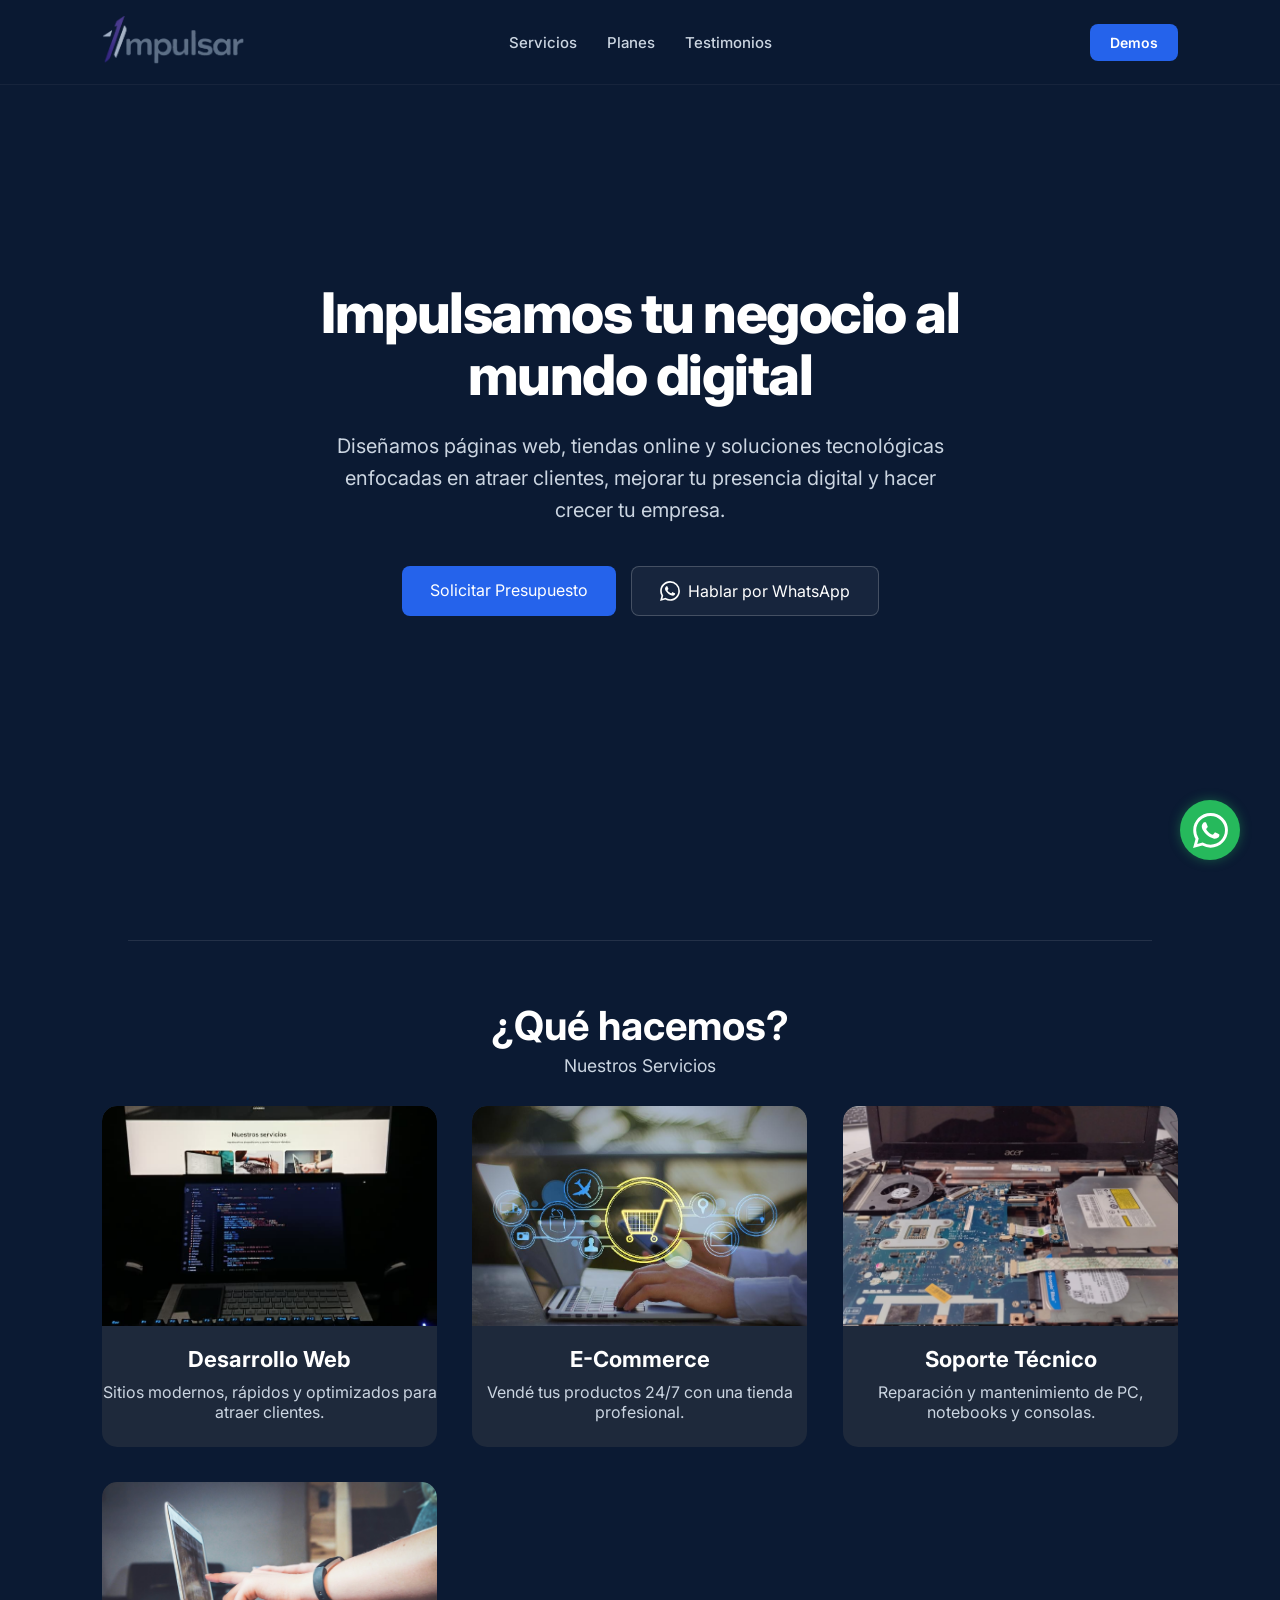
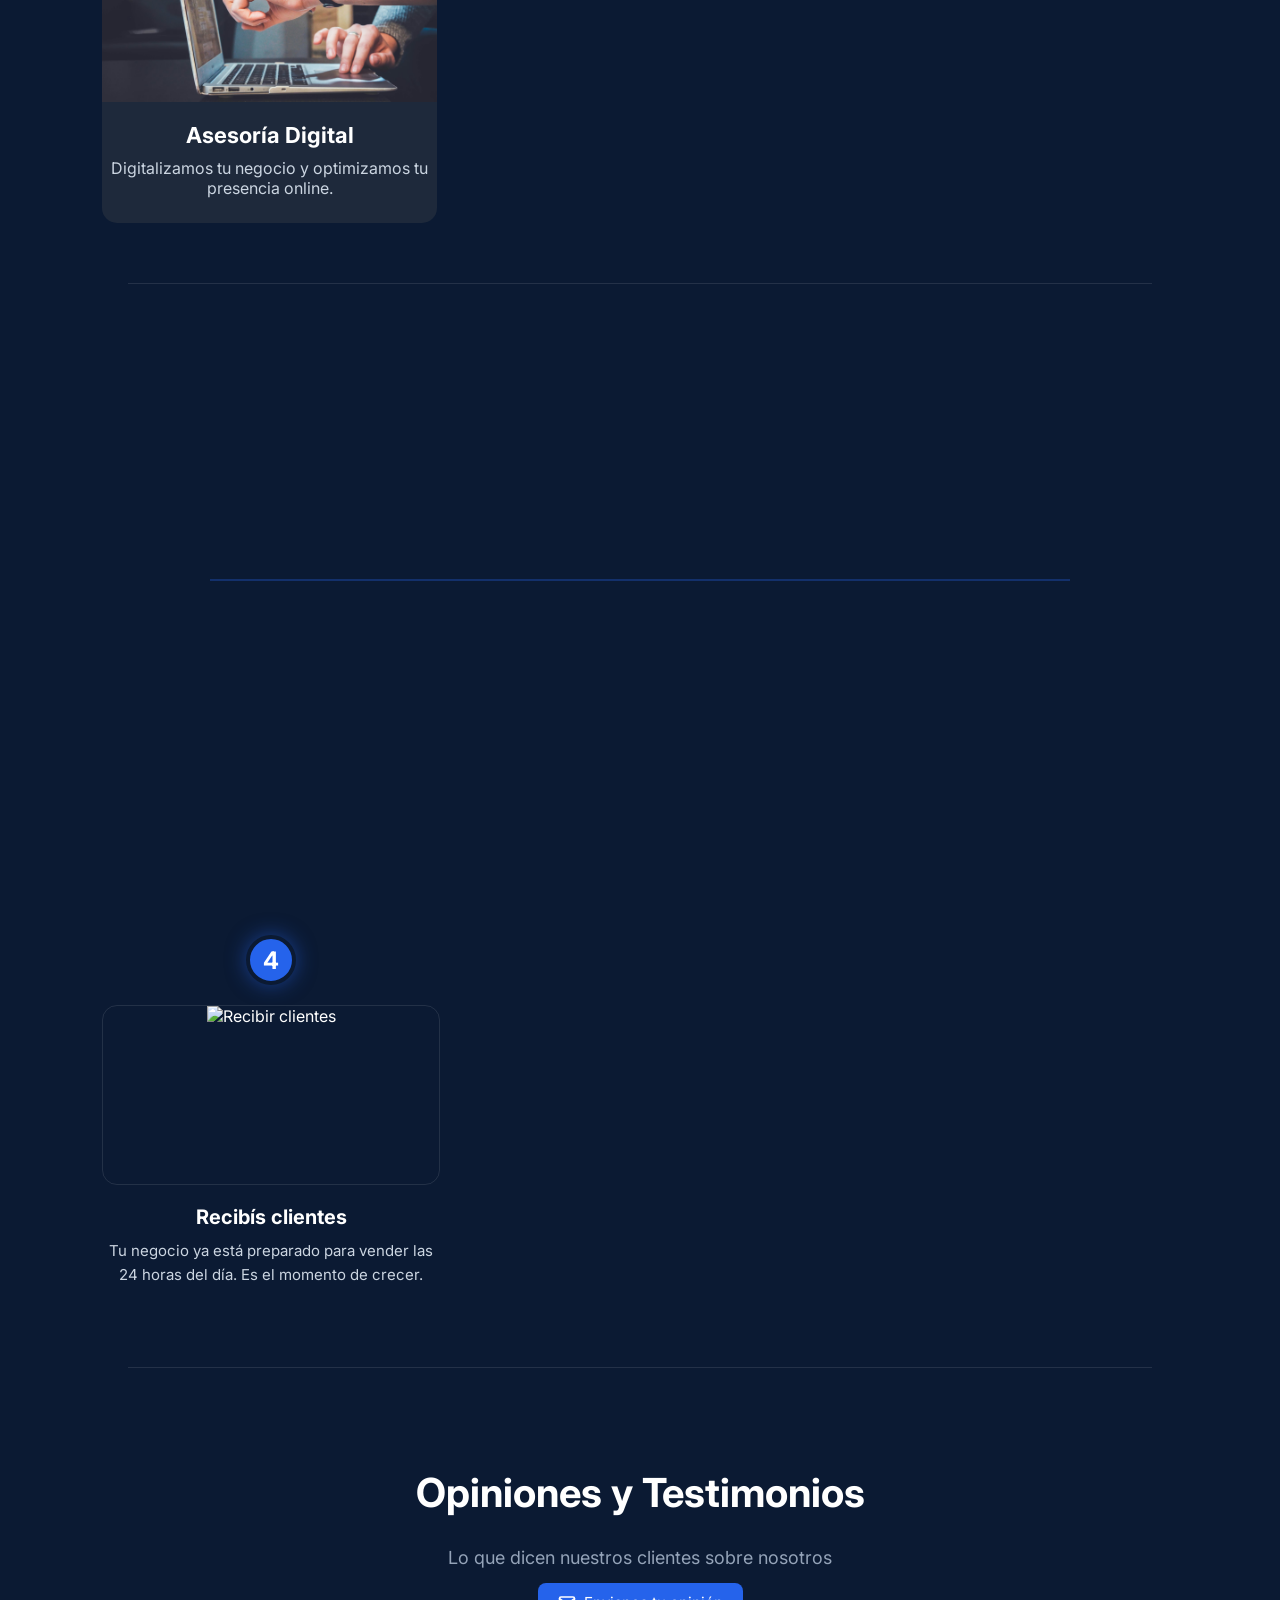
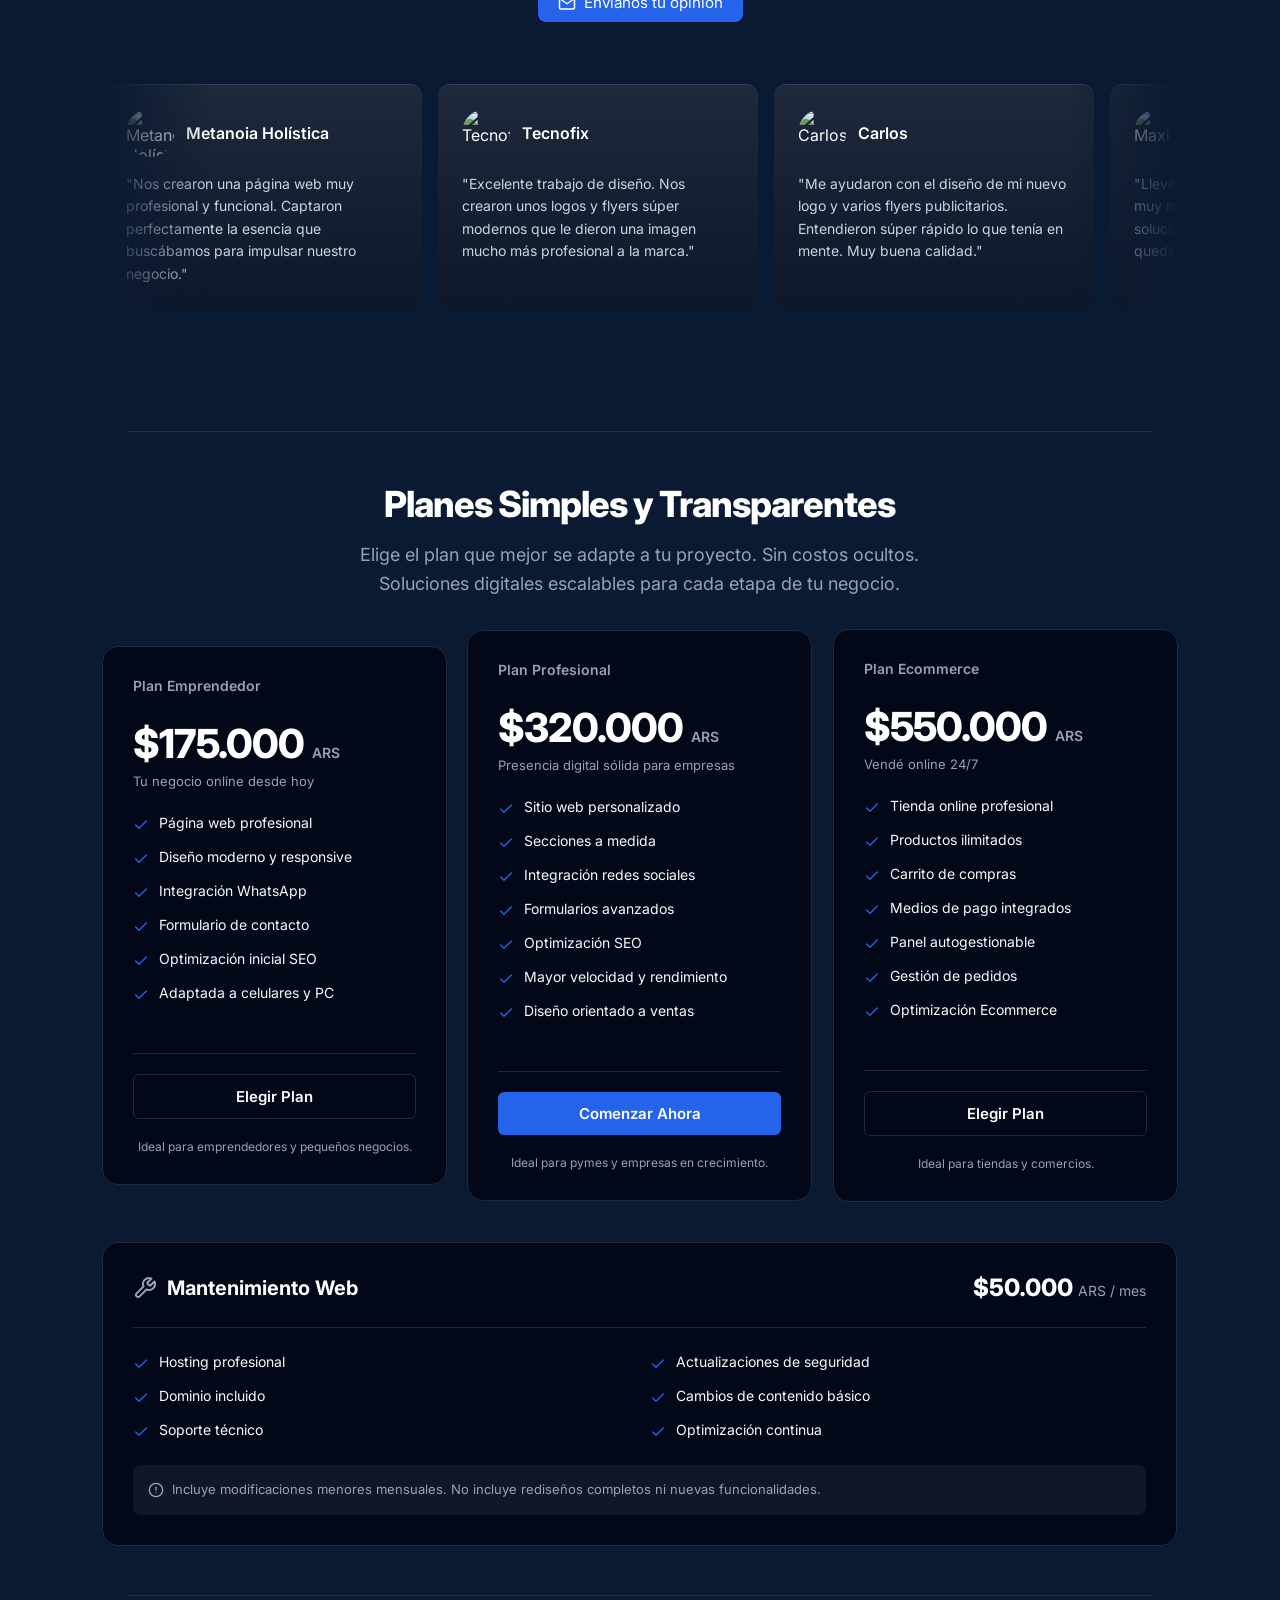
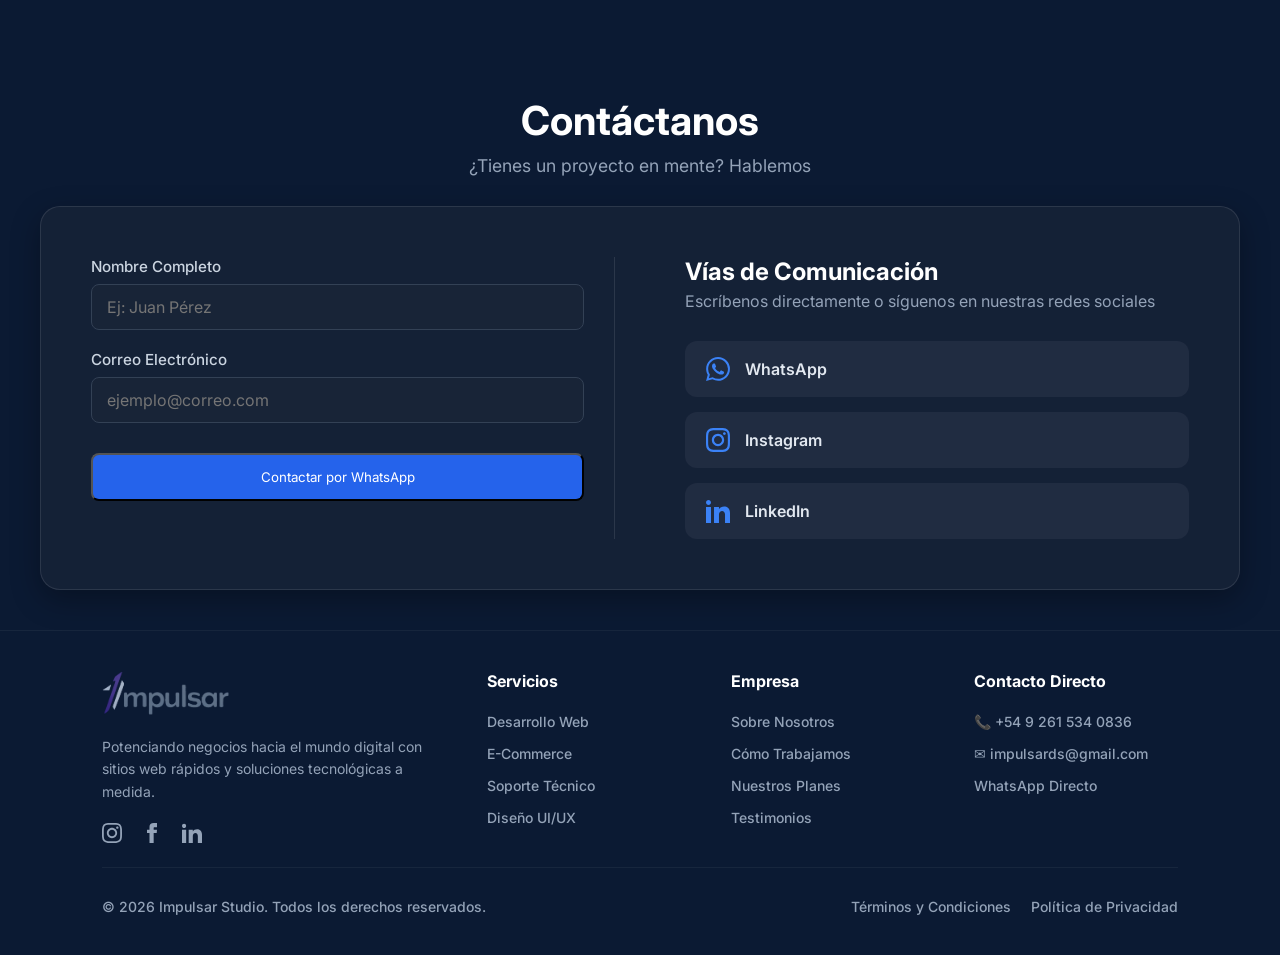
==== commit 62eaecca: "feat: add floating WhatsApp button, update navigation link, and include demo project assets" ====
--- a/index.html
+++ b/index.html
@@ -20,6 +20,7 @@
   <link rel="stylesheet" href="css/contact.css" />
   <link rel="stylesheet" href="css/animations.css" />
   <link rel="stylesheet" href="css/workflow.css" />
+  <link rel="stylesheet" href="css/floating-wsp.css" />
 </head>
 
 <body>
@@ -49,7 +50,7 @@
           <li><a href="#testimonios">Testimonios</a></li>
         </ul>
 
-        <a href="proyectos.html" class="nav-cta">Proyectos</a>
+        <a href="demos.html" class="nav-cta">Demos</a>
       </div>
     </header>
 
@@ -886,6 +887,13 @@
     </div>
   </footer>
 
+  <!-- Floating WhatsApp Button -->
+  <a href="https://wa.me/5492615340836?text=Hola!%20Vengo%20desde%20su%20sitio%20web" class="floating-wsp" target="_blank" aria-label="WhatsApp">
+    <svg xmlns="http://www.w3.org/2000/svg" viewBox="0 0 24 24">
+      <path d="M17.472 14.382c-.297-.149-1.758-.867-2.03-.967-.273-.099-.471-.148-.67.15-.197.297-.767.966-.94 1.164-.173.199-.347.223-.644.075-.297-.15-1.255-.463-2.39-1.475-.883-.788-1.48-1.761-1.653-2.059-.173-.297-.018-.458.13-.606.134-.133.298-.347.446-.52.149-.174.198-.298.298-.497.099-.198.05-.371-.025-.52-.075-.149-.669-1.612-.916-2.207-.242-.579-.487-.5-.669-.51-.173-.008-.371-.01-.57-.01-.198 0-.52.074-.792.372-.272.297-1.04 1.016-1.04 2.479 0 1.462 1.065 2.875 1.213 3.074.149.198 2.096 3.2 5.077 4.487.709.306 1.262.489 1.694.625.712.227 1.36.195 1.871.118.571-.085 1.758-.719 2.006-1.413.248-.694.248-1.289.173-1.413-.074-.124-.272-.198-.57-.347m-5.421 7.403h-.004a9.87 9.87 0 01-5.031-1.378l-.361-.214-3.741.982.998-3.648-.235-.374a9.86 9.86 0 01-1.51-5.26c.001-5.45 4.436-9.884 9.888-9.884 2.64 0 5.122 1.03 6.988 2.898a9.825 9.825 0 012.893 6.994c-.003 5.45-4.437 9.884-9.885 9.884m8.413-18.297A11.815 11.815 0 0012.05 0C5.495 0 .16 5.335.157 11.892c0 2.096.547 4.142 1.588 5.945L.057 24l6.305-1.654a11.882 11.882 0 005.683 1.448h.005c6.554 0 11.89-5.335 11.893-11.893a11.821 11.821 0 00-3.48-8.413z" />
+    </svg>
+  </a>
+
   <script src="js/main.js"></script>
 </body>
 
--- a/css/testimonials.css
+++ b/css/testimonials.css
@@ -47,11 +47,13 @@
   width: 320px;
   flex-shrink: 0;
   text-align: left;
-  transition: background 0.3s ease;
+  transition: all 0.3s ease;
 }
 
 .testimonial-card:hover {
   background: linear-gradient(to bottom, #334155, #1e293b);
+  transform: translateY(-8px);
+  box-shadow: 0 12px 24px rgba(0, 0, 0, 0.4);
 }
 
 .author-info {
--- a/css/floating-wsp.css
+++ b/css/floating-wsp.css
@@ -0,0 +1,74 @@
+/* Floating WhatsApp Button con Efecto RGB */
+.floating-wsp {
+  position: fixed;
+  width: 60px;
+  height: 60px;
+  bottom: 40px;
+  right: 40px;
+  background-color: #26b95c;
+  color: #FFF;
+  border-radius: 50%;
+  z-index: 1000;
+  display: flex;
+  align-items: center;
+  justify-content: center;
+  text-decoration: none;
+  transition: all 0.3s ease;
+  /* Borde un poco iluminado por defecto (estático) */
+  box-shadow: 0 0 12px rgba(38, 185, 92, 0.4);
+}
+
+.floating-wsp::before {
+  content: '';
+  position: absolute;
+  top: 0;
+  left: 0;
+  right: 0;
+  bottom: 0;
+  border-radius: 50%;
+  z-index: -1;
+  transition: all 0.3s ease;
+}
+
+.floating-wsp:hover {
+  transform: scale(1.1);
+  box-shadow: 0 0 15px rgba(38, 185, 92, 0.8);
+}
+
+.floating-wsp:hover::before {
+  /* Solo anima y resalta cuando se pasa el mouse */
+  animation: hover-glow 1s infinite alternate;
+}
+
+.floating-wsp svg {
+  width: 35px;
+  height: 35px;
+  fill: currentColor;
+}
+
+@keyframes hover-glow {
+  0% {
+    transform: scale(1);
+    box-shadow: 0 0 10px rgba(38, 185, 92, 0.6);
+  }
+
+  100% {
+    transform: scale(1.4);
+    box-shadow: 0 0 25px rgba(60, 255, 100, 0.9);
+  }
+}
+
+/* Responsive adjustment */
+@media screen and (max-width: 768px) {
+  .floating-wsp {
+    width: 55px;
+    height: 55px;
+    bottom: 25px;
+    right: 25px;
+  }
+
+  .floating-wsp svg {
+    width: 30px;
+    height: 30px;
+  }
+}
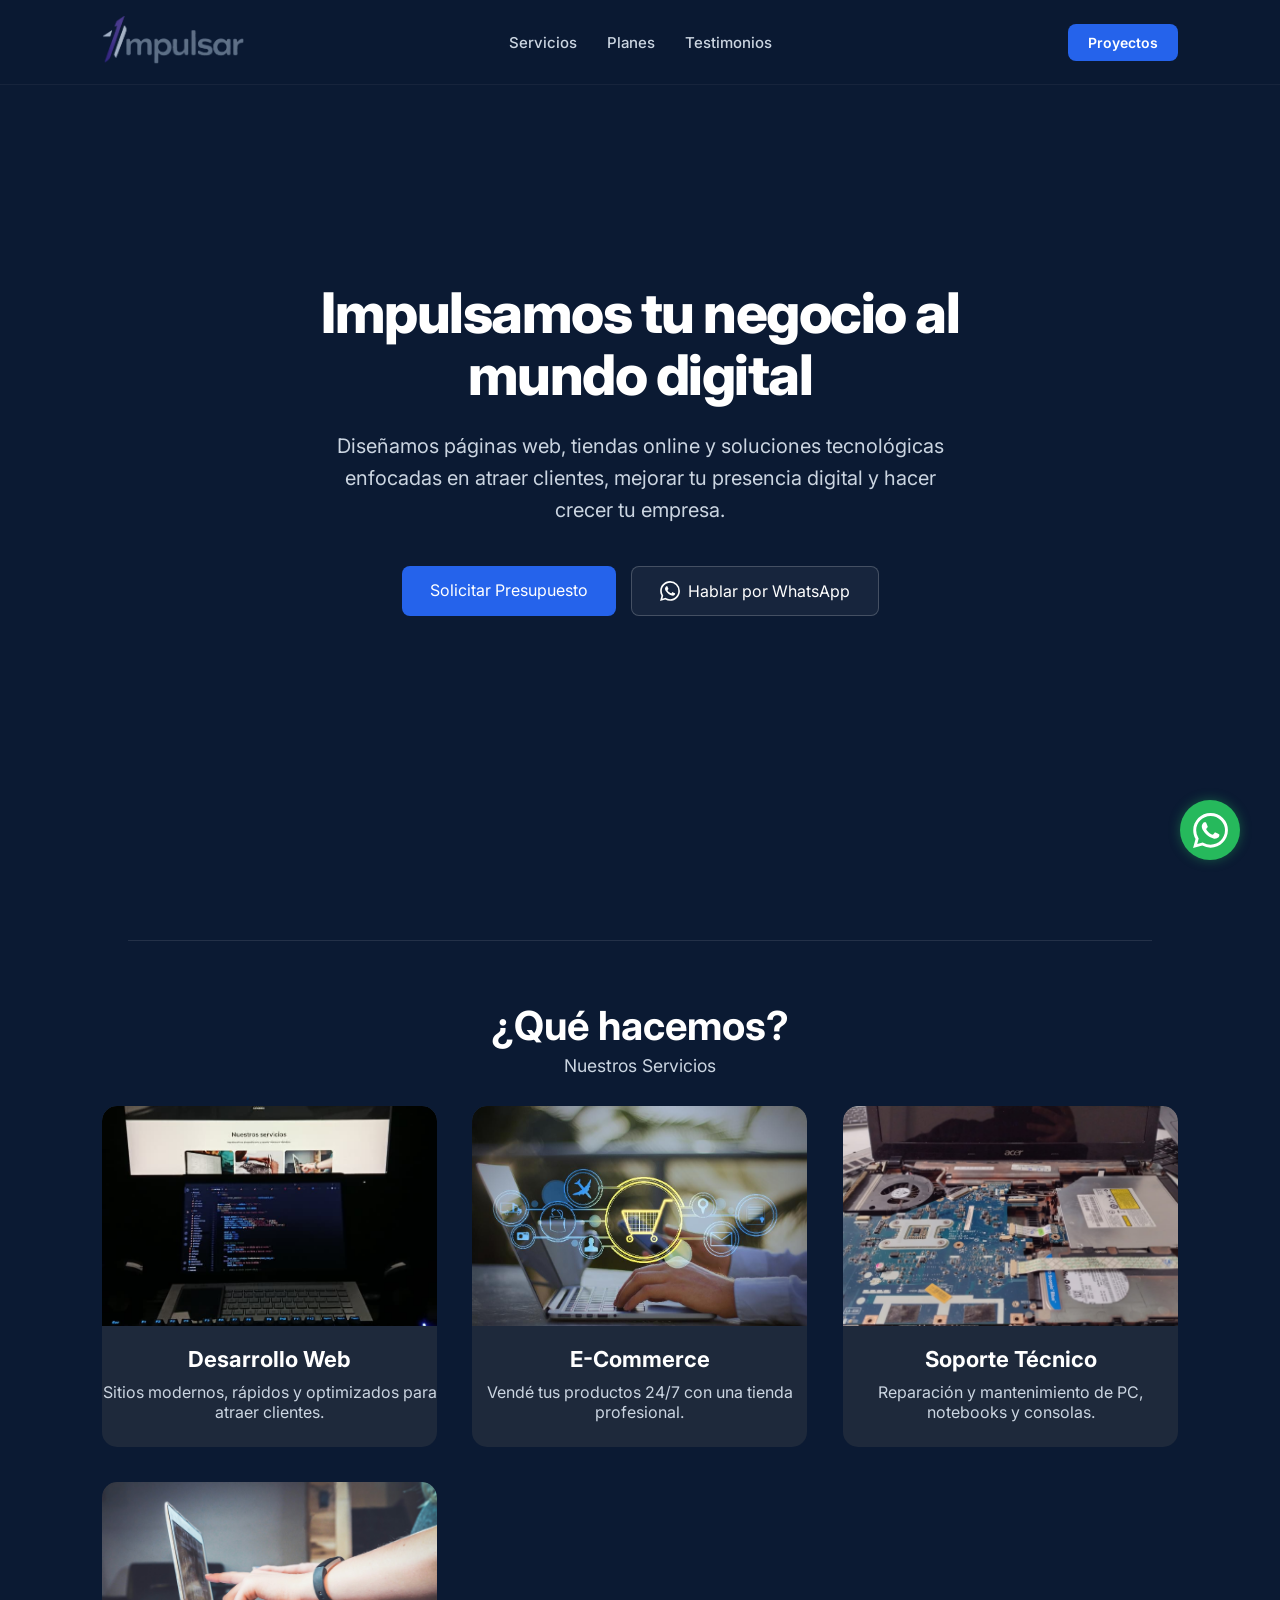
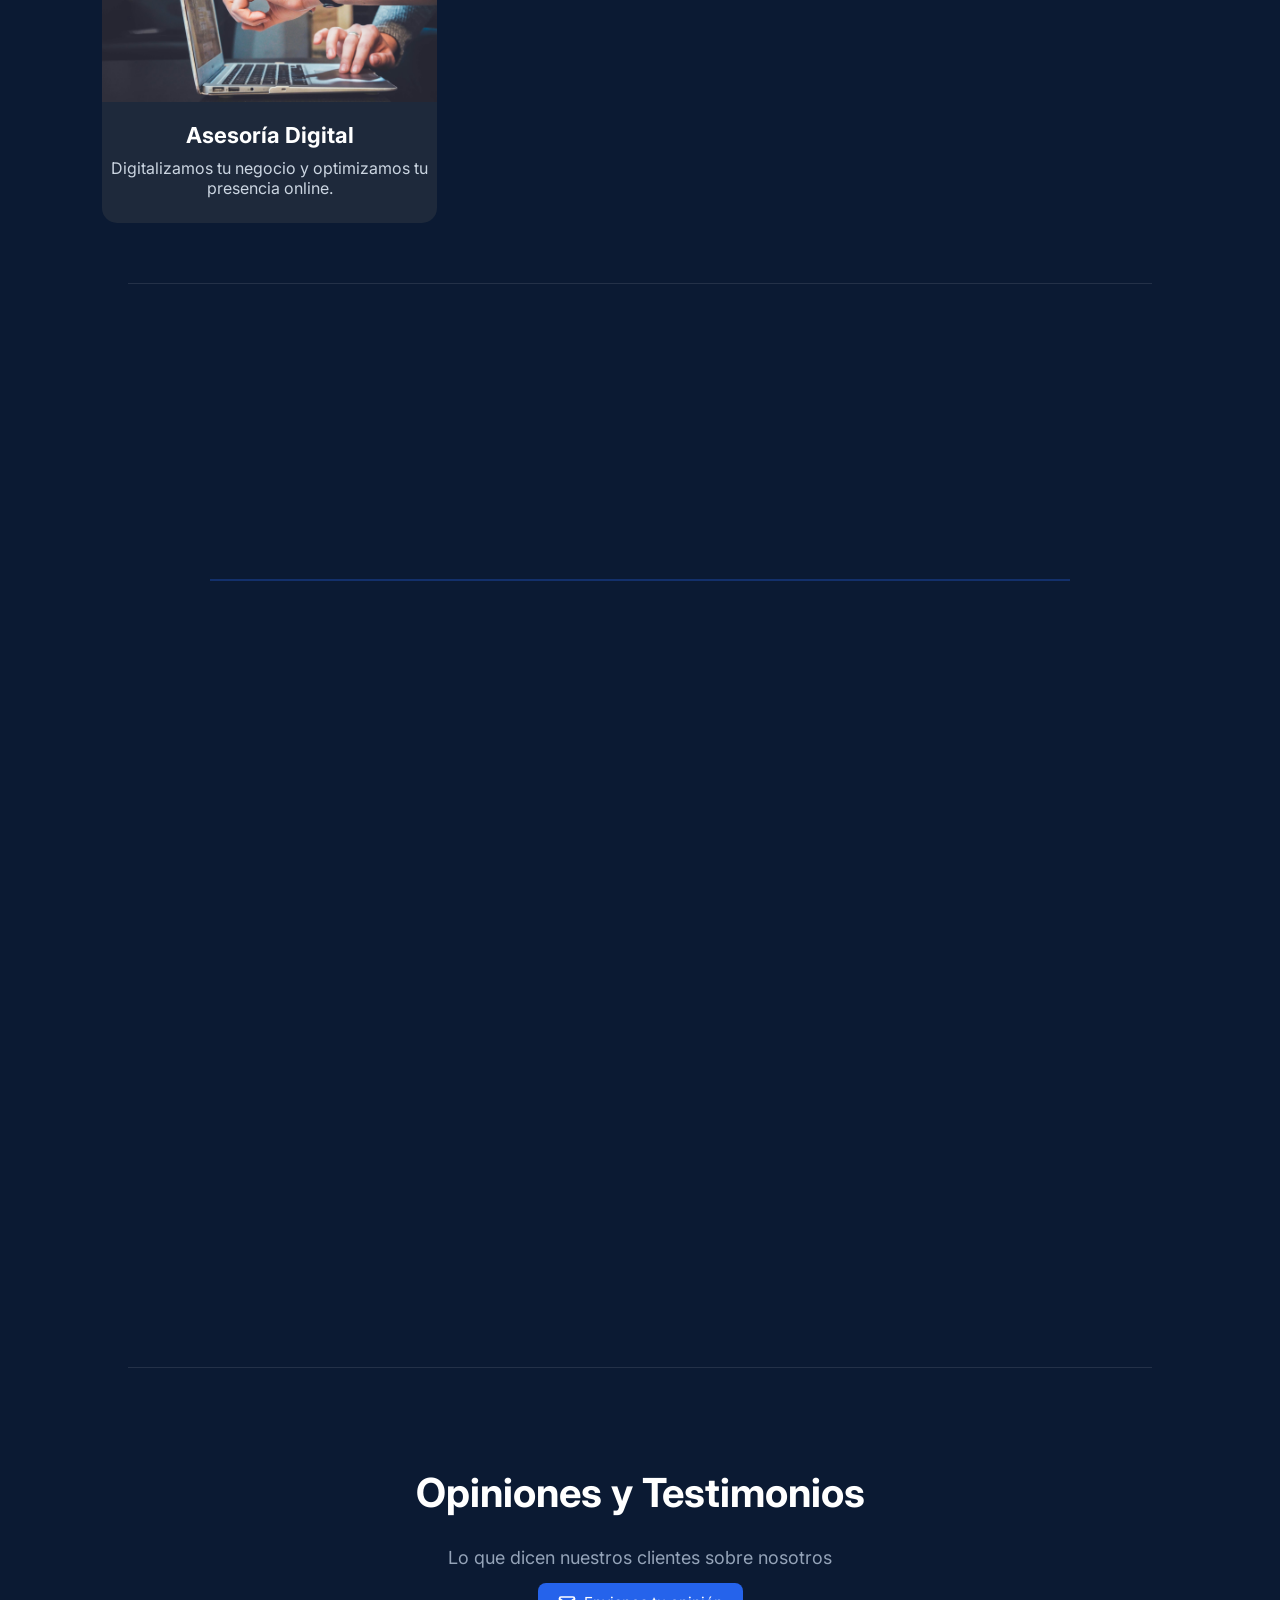
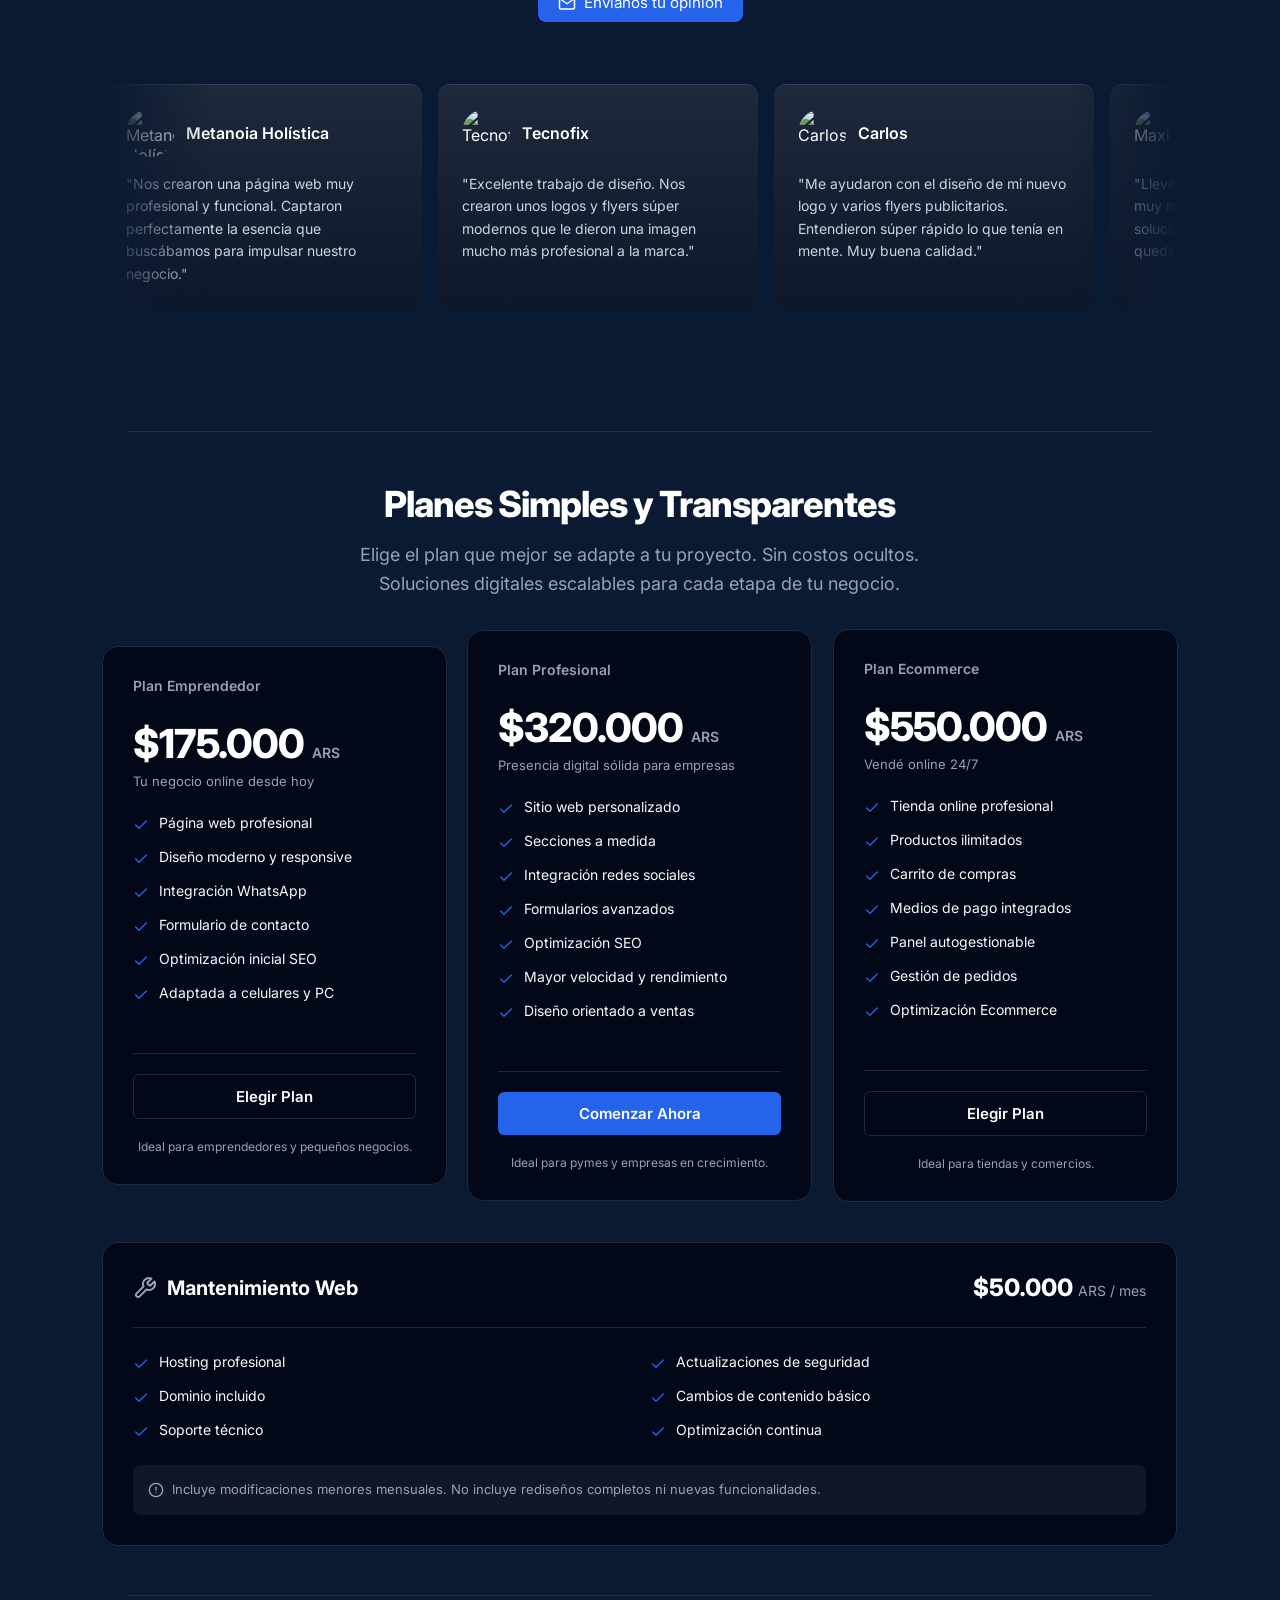
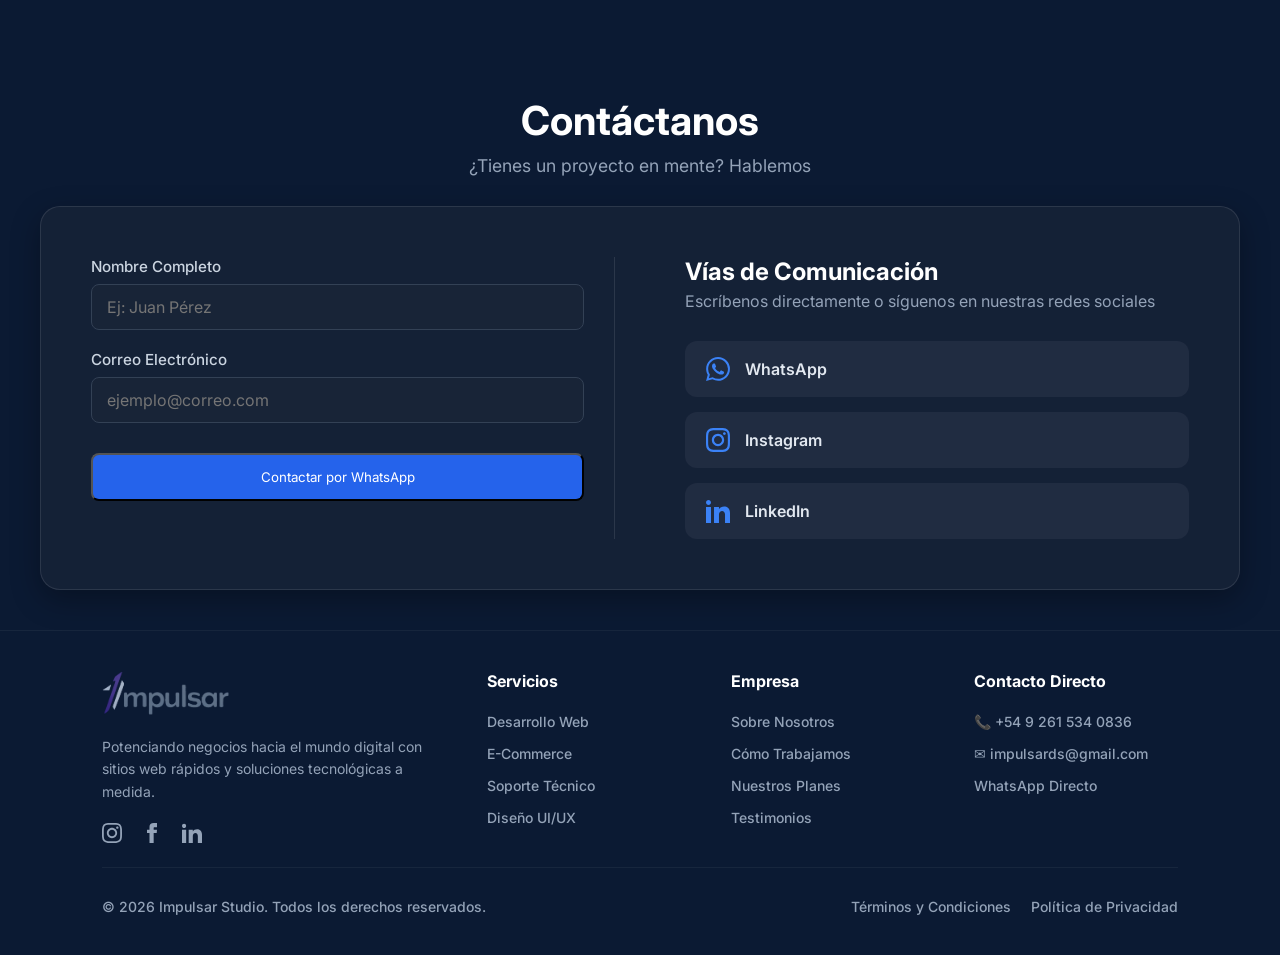
==== commit fc7e8d19: "chore: rename navigation links to Proyectos and Inicio for improved consistency" ====
--- a/index.html
+++ b/index.html
@@ -50,7 +50,7 @@
           <li><a href="#testimonios">Testimonios</a></li>
         </ul>
 
-        <a href="demos.html" class="nav-cta">Demos</a>
+        <a href="demos.html" class="nav-cta">Proyectos</a>
       </div>
     </header>
 
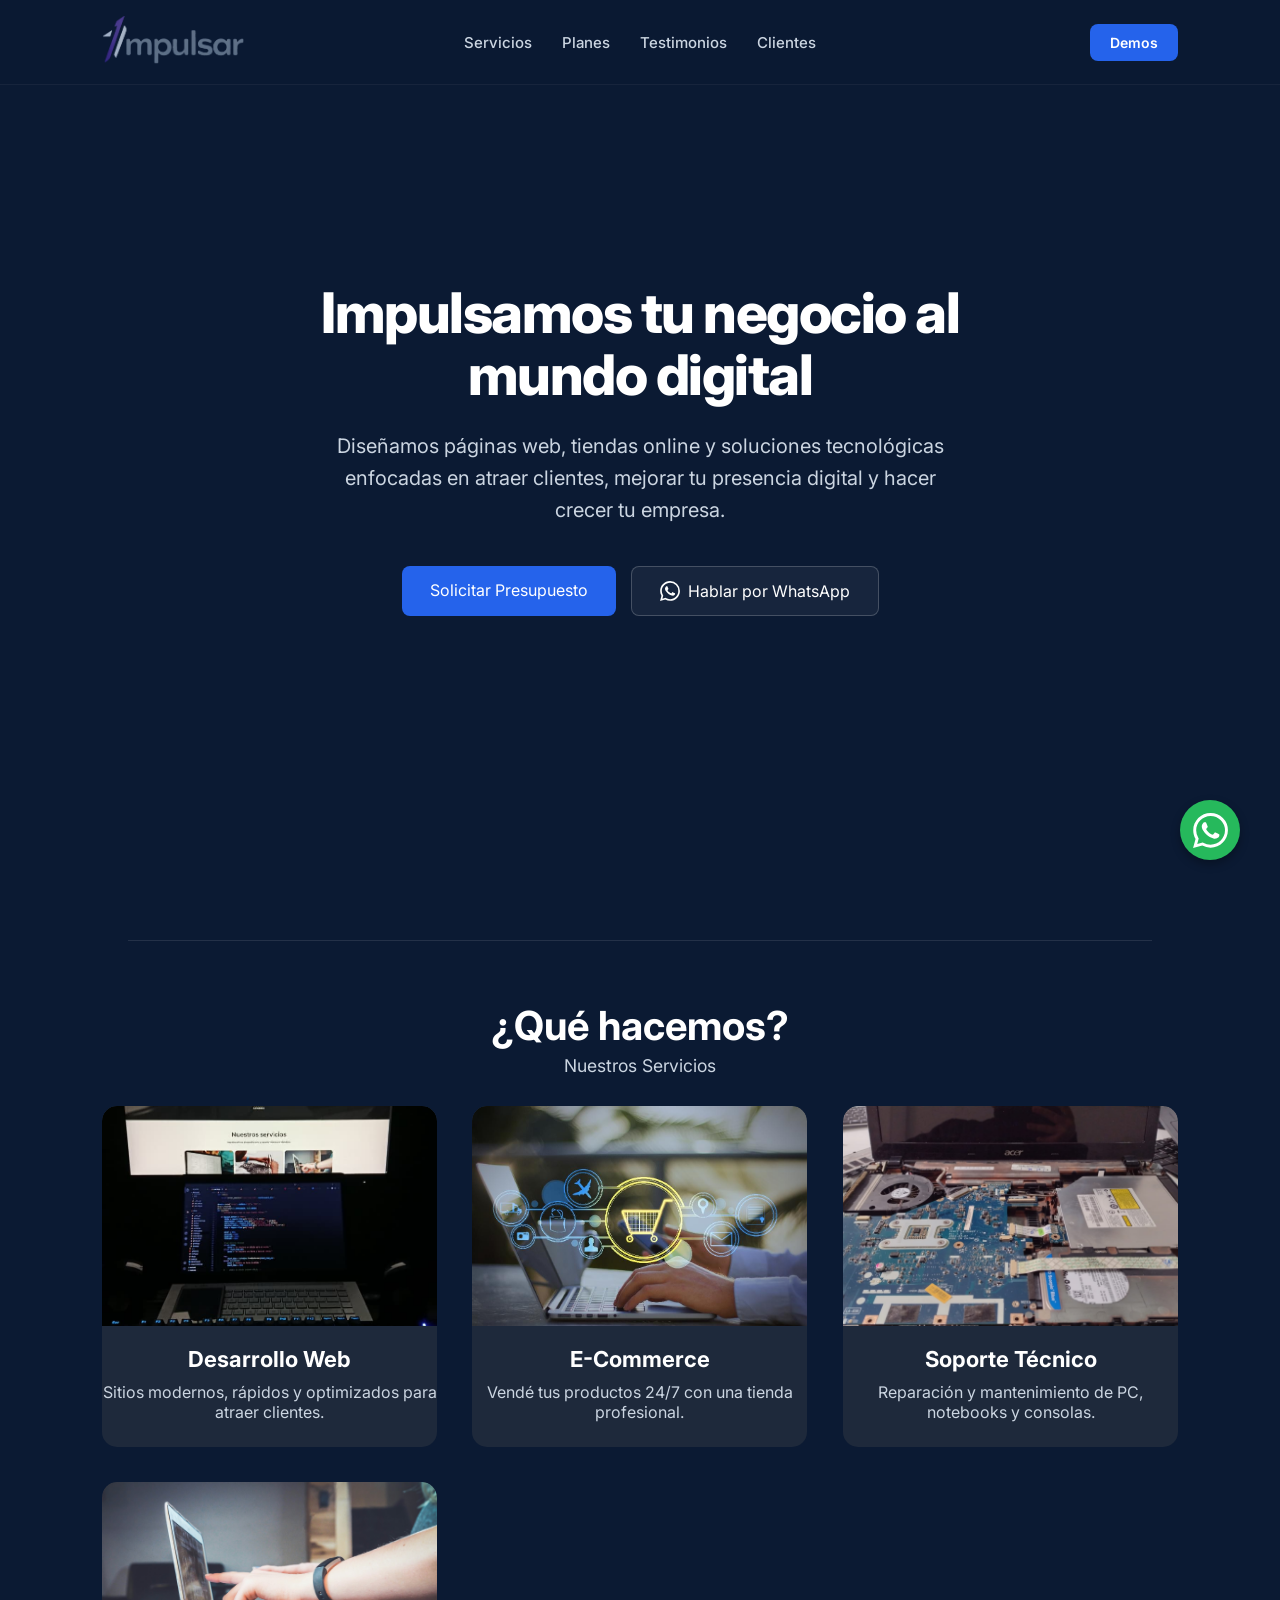
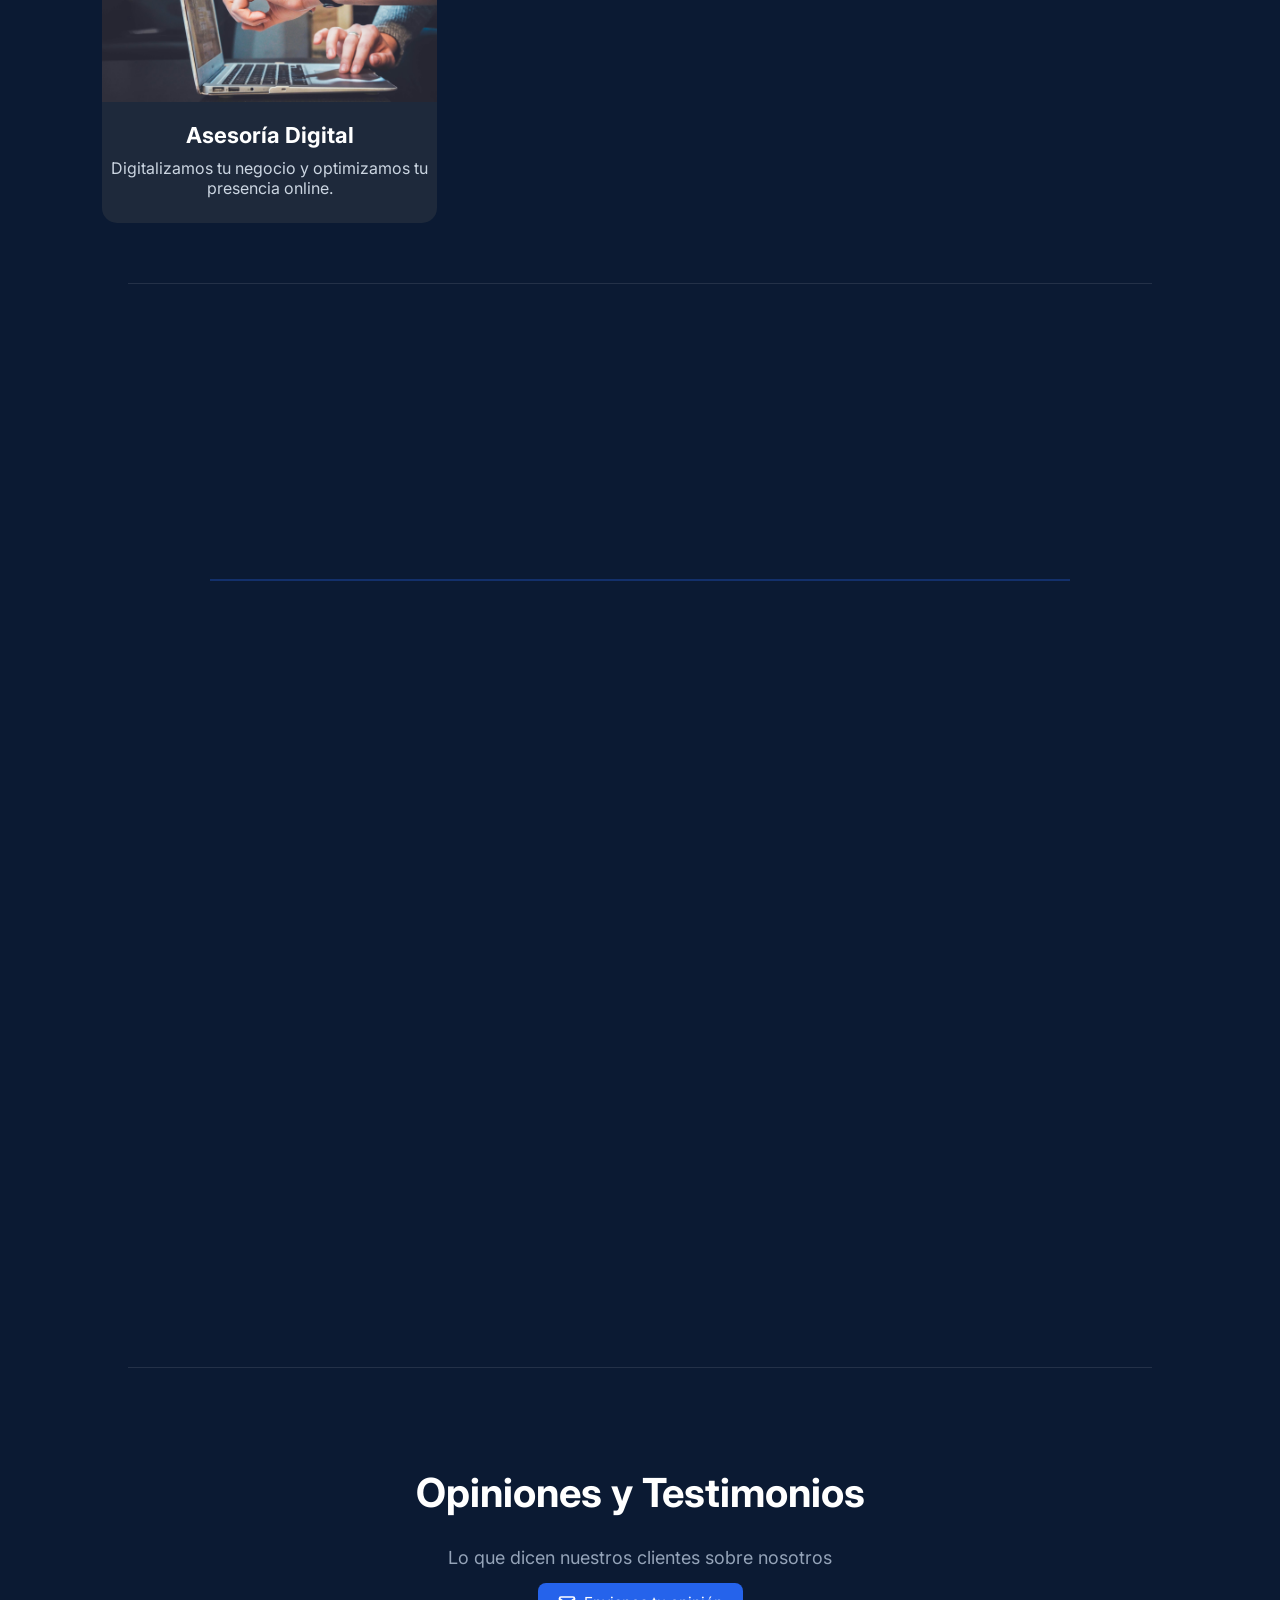
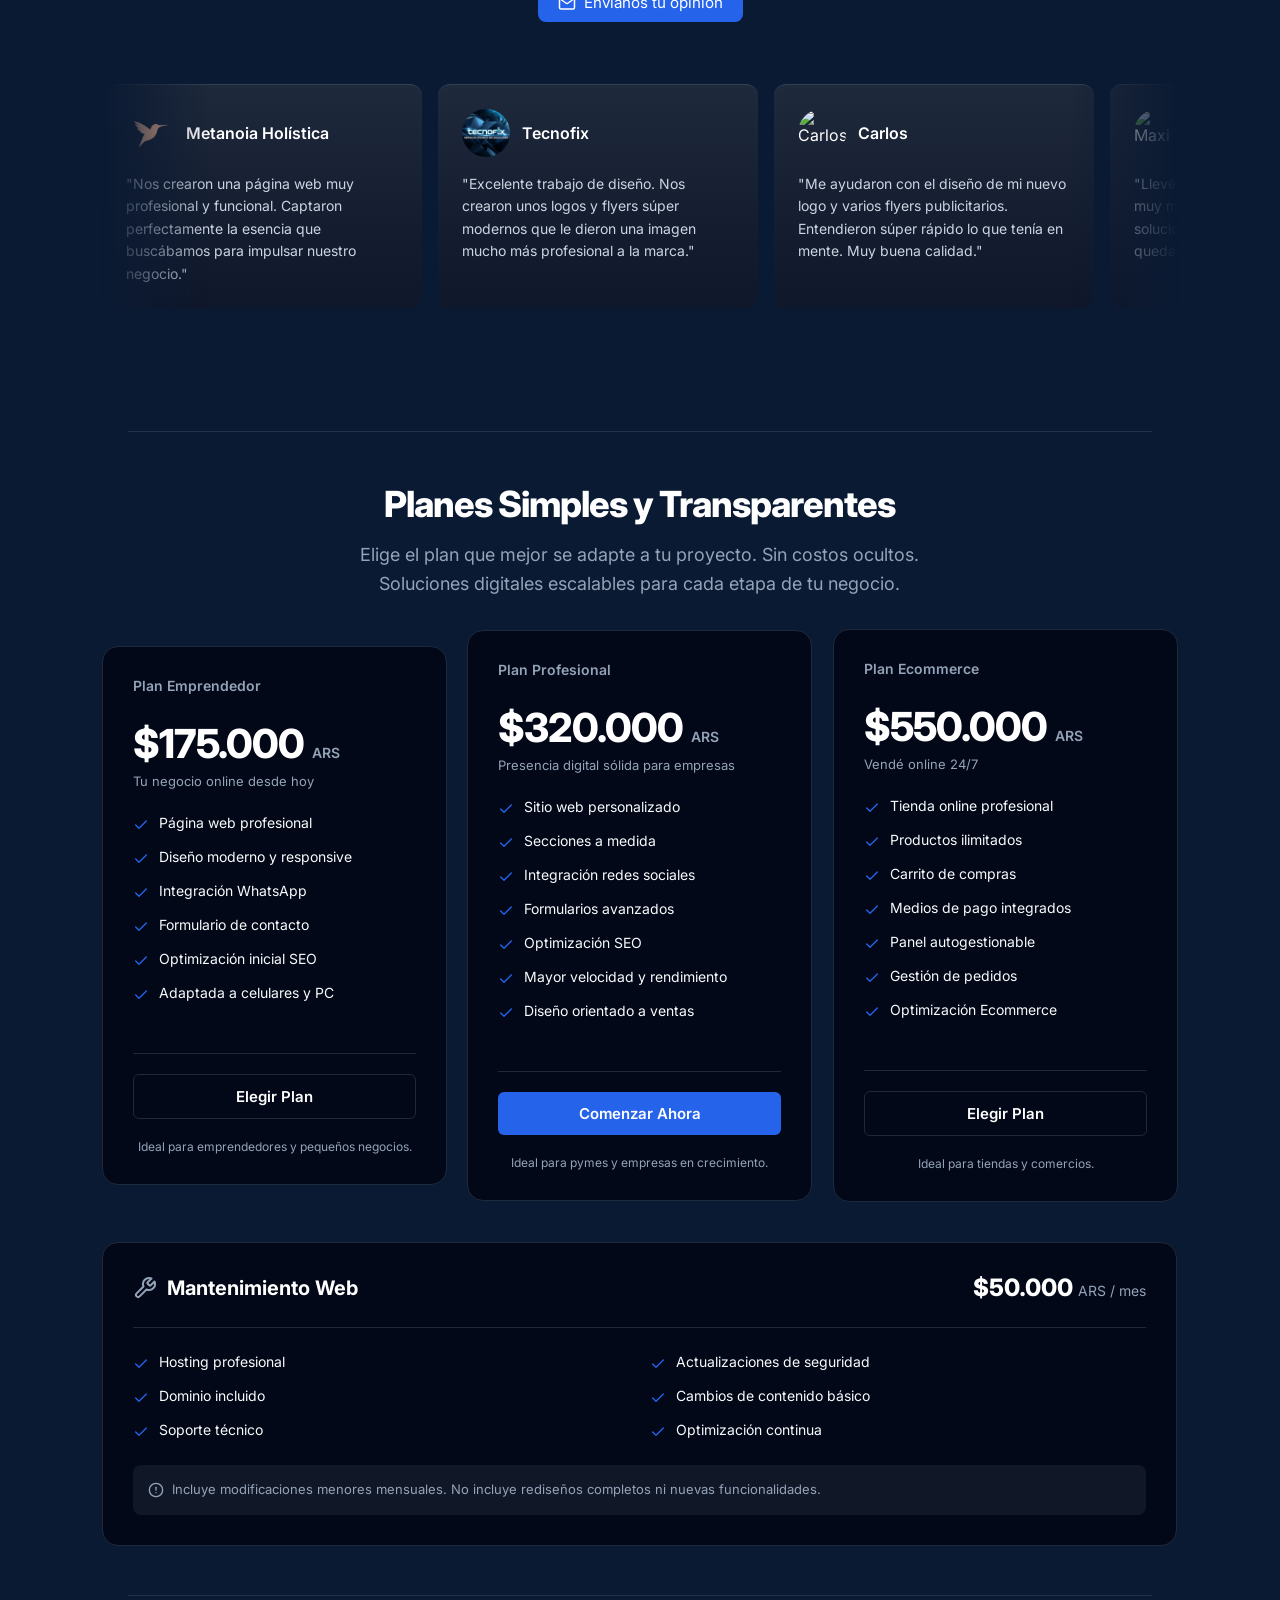
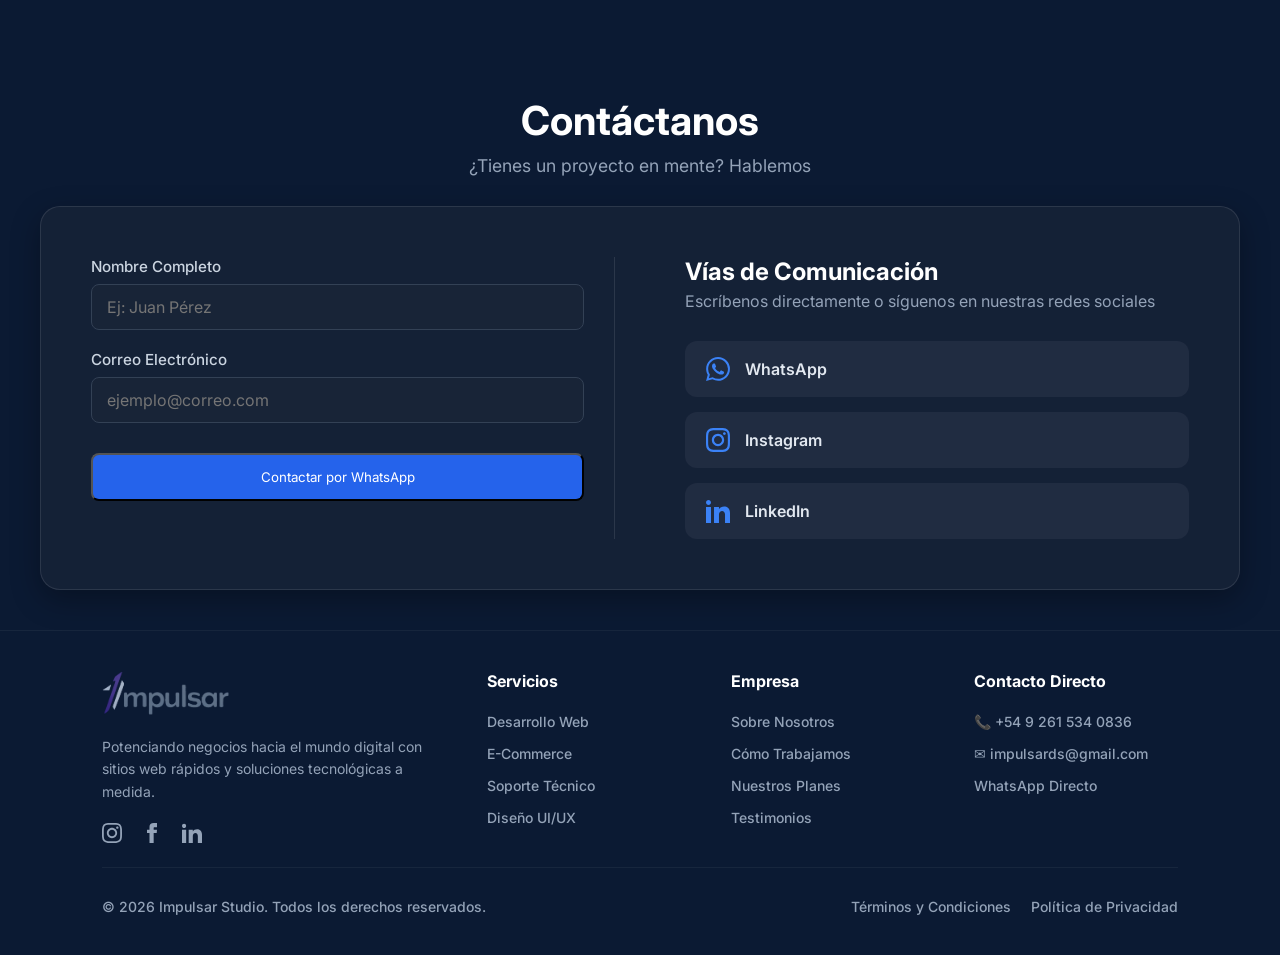
==== commit 81a37fa9: "feat: add client page, implement floating WhatsApp button, and update project demos layout" ====
--- a/index.html
+++ b/index.html
@@ -48,9 +48,10 @@
           <li><a href="#servicios">Servicios</a></li>
           <li><a href="#precios">Planes</a></li>
           <li><a href="#testimonios">Testimonios</a></li>
+          <li><a href="clientes.html">Clientes</a></li>
         </ul>
 
-        <a href="demos.html" class="nav-cta">Proyectos</a>
+        <a href="demos.html" class="nav-cta">Demos</a>
       </div>
     </header>
 
@@ -259,7 +260,7 @@
         <!-- ORIGINAL -->
         <div class="testimonial-card">
           <div class="author-info">
-            <img src="https://images.unsplash.com/photo-1544367567-0f2fcb009e0b?w=150&h=150&fit=crop" class="avatar"
+            <img src="img/logo_metanoia.png" class="avatar"
               alt="Metanoia Holística" />
             <div class="author-name">
               <h4>Metanoia Holística</h4>
@@ -273,7 +274,7 @@
 
         <div class="testimonial-card">
           <div class="author-info">
-            <img src="https://images.unsplash.com/photo-1560250097-0b93528c311a?w=150&h=150&fit=crop" class="avatar"
+            <img src="img/logo_tecnofix.png" class="avatar"
               alt="Tecnofix" />
             <div class="author-name">
               <h4>Tecnofix</h4>
--- a/css/floating-wsp.css
+++ b/css/floating-wsp.css
@@ -1,4 +1,4 @@
-/* Floating WhatsApp Button con Efecto RGB */
+/* Floating WhatsApp Button con Efecto Hover Simple */
 .floating-wsp {
   position: fixed;
   width: 60px;
@@ -14,48 +14,19 @@
   justify-content: center;
   text-decoration: none;
   transition: all 0.3s ease;
-  /* Borde un poco iluminado por defecto (estático) */
-  box-shadow: 0 0 12px rgba(38, 185, 92, 0.4);
-}
-
-.floating-wsp::before {
-  content: '';
-  position: absolute;
-  top: 0;
-  left: 0;
-  right: 0;
-  bottom: 0;
-  border-radius: 50%;
-  z-index: -1;
-  transition: all 0.3s ease;
+  box-shadow: 0 4px 10px rgba(0, 0, 0, 0.3);
 }
 
 .floating-wsp:hover {
-  transform: scale(1.1);
-  box-shadow: 0 0 15px rgba(38, 185, 92, 0.8);
-}
-
-.floating-wsp:hover::before {
-  /* Solo anima y resalta cuando se pasa el mouse */
-  animation: hover-glow 1s infinite alternate;
+  transform: scale(1.05);
+  box-shadow: 0 0 15px rgba(38, 185, 92, 0.8), 0 0 30px rgba(38, 185, 92, 0.6);
+  background-color: #2dd86c;
 }
 
 .floating-wsp svg {
   width: 35px;
   height: 35px;
   fill: currentColor;
-}
-
-@keyframes hover-glow {
-  0% {
-    transform: scale(1);
-    box-shadow: 0 0 10px rgba(38, 185, 92, 0.6);
-  }
-
-  100% {
-    transform: scale(1.4);
-    box-shadow: 0 0 25px rgba(60, 255, 100, 0.9);
-  }
 }
 
 /* Responsive adjustment */
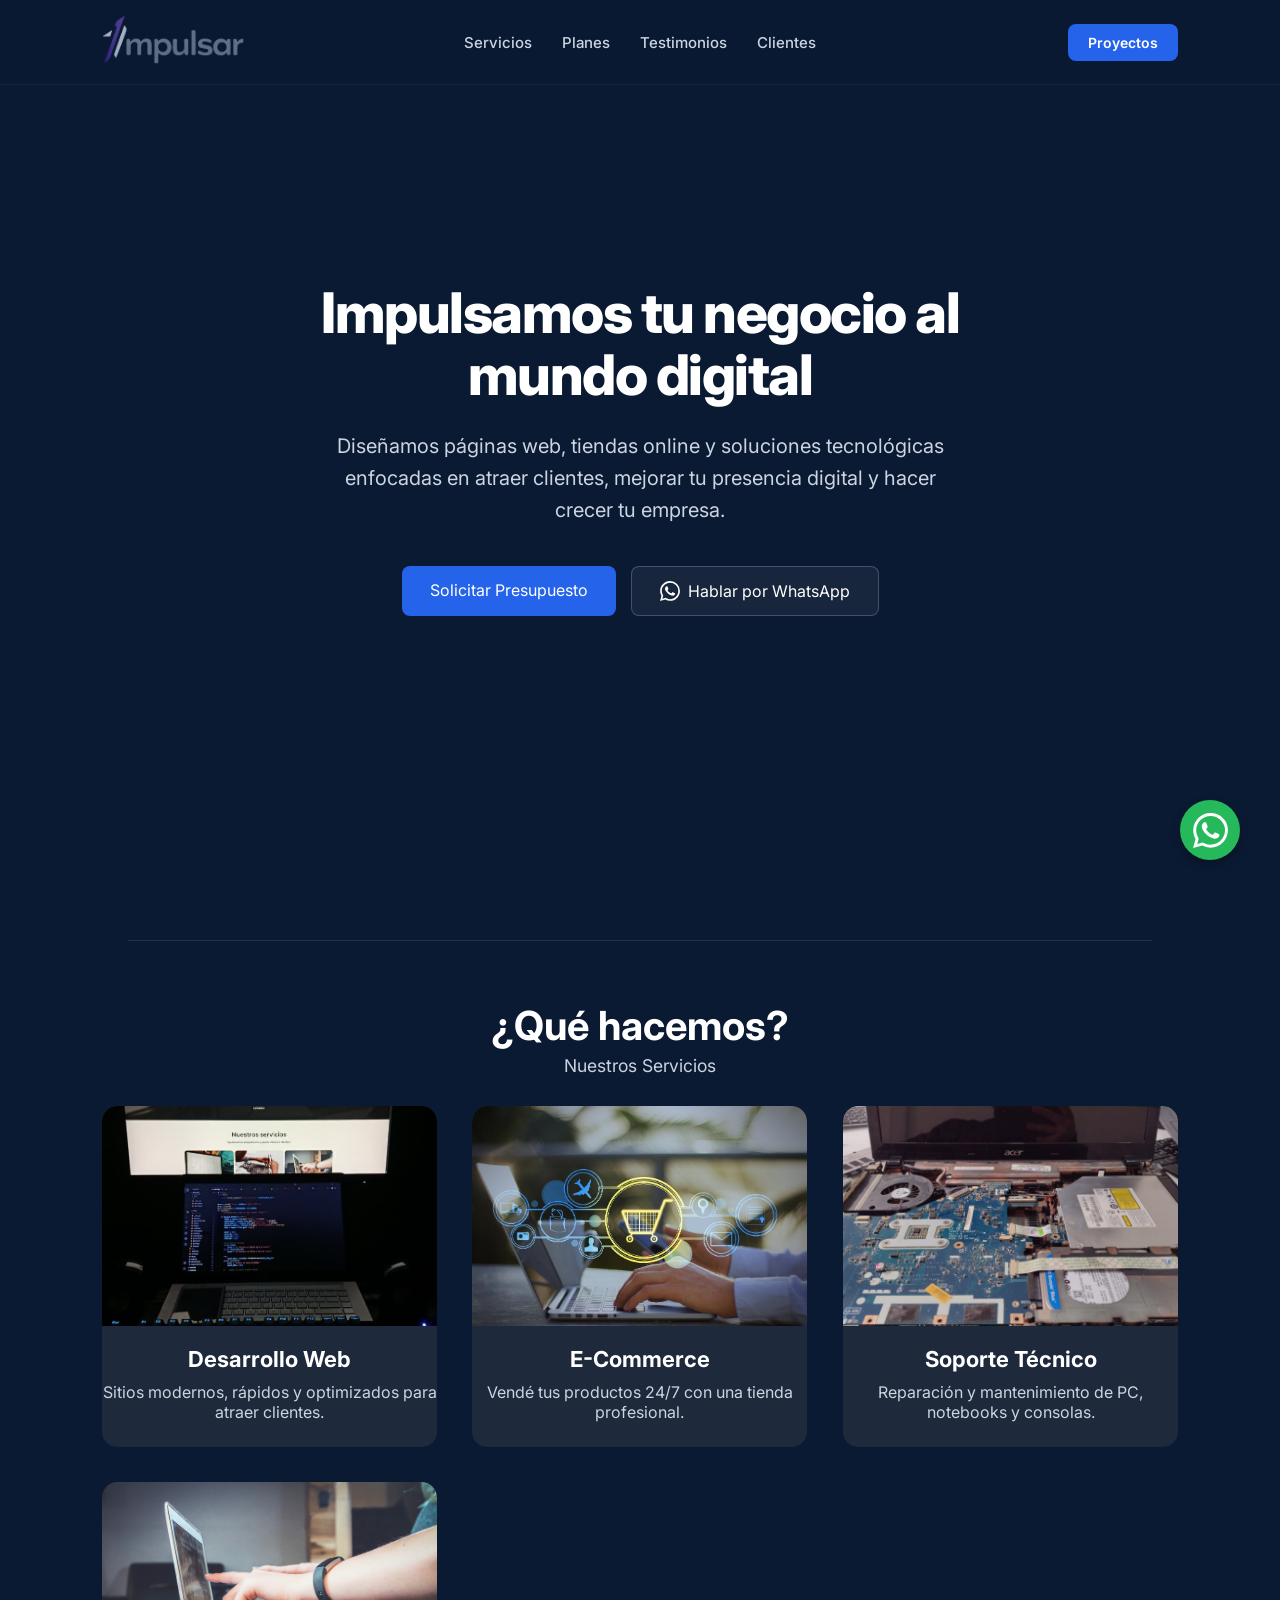
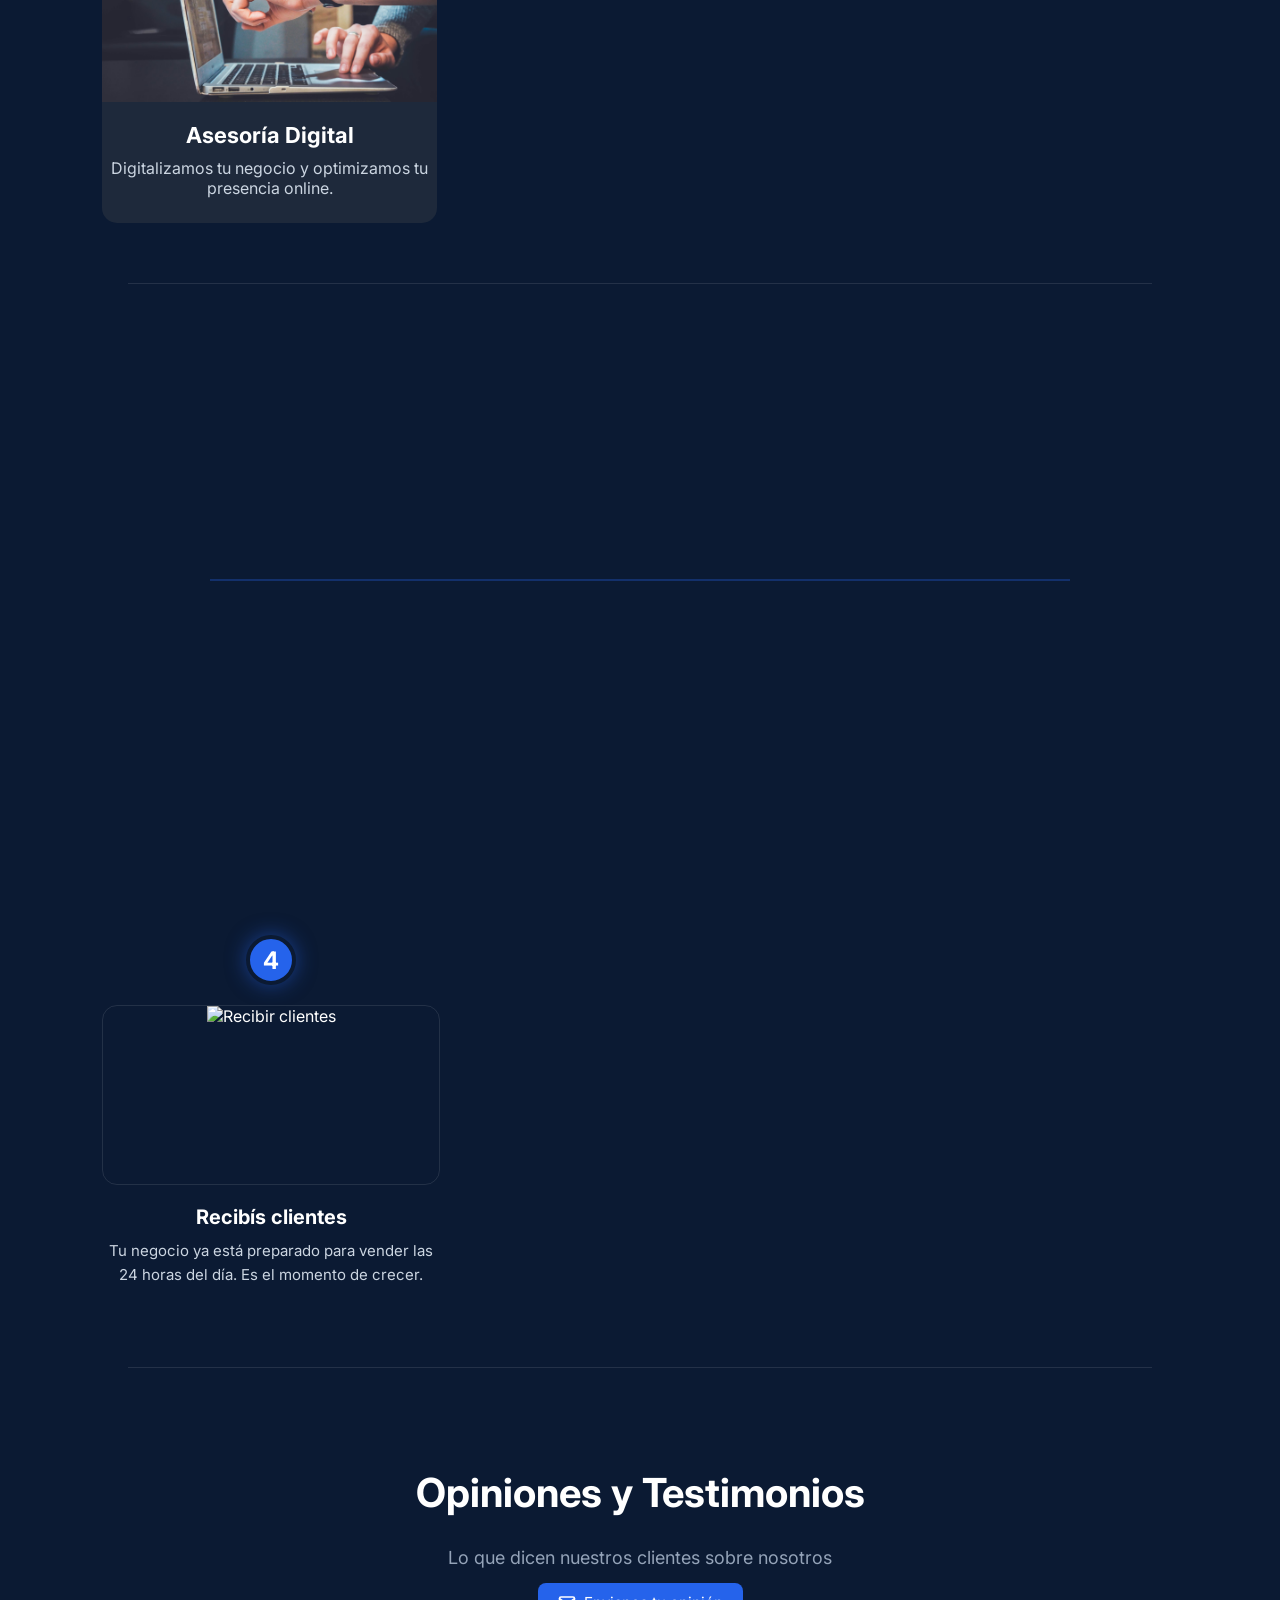
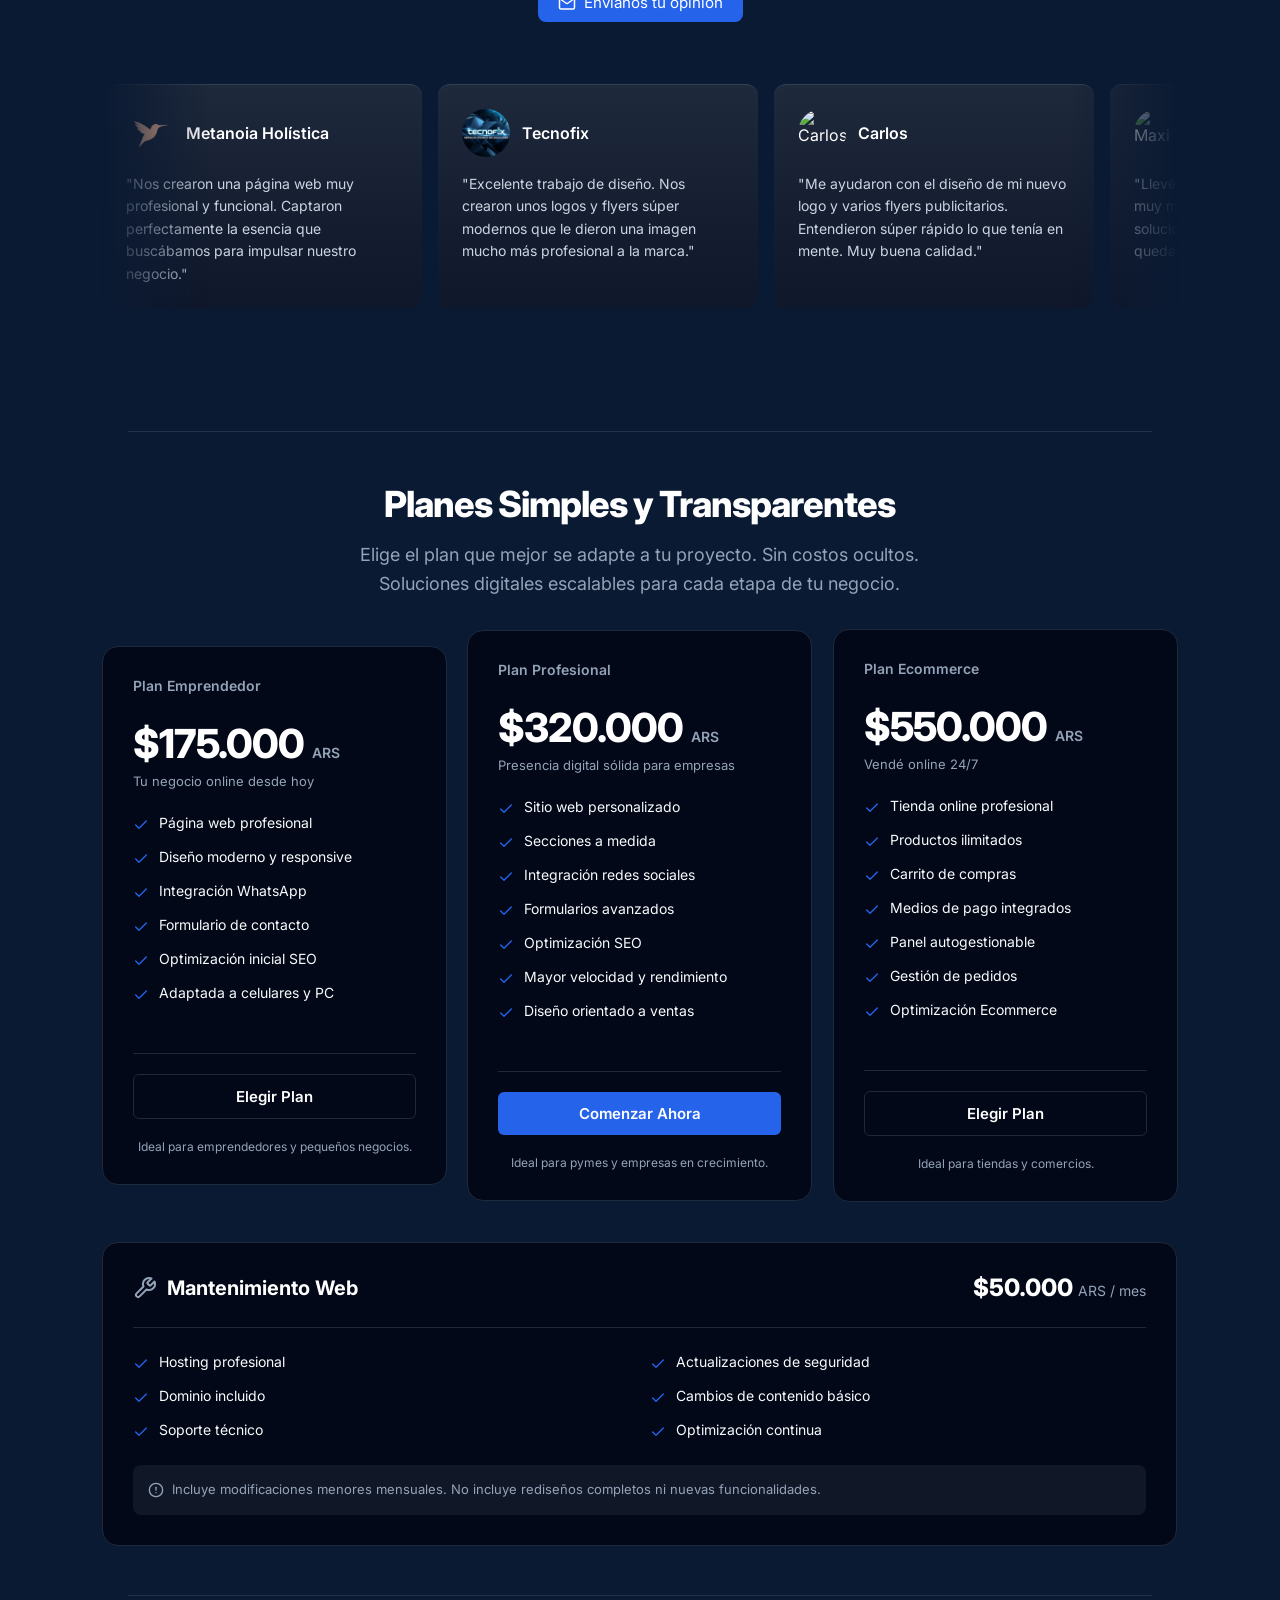
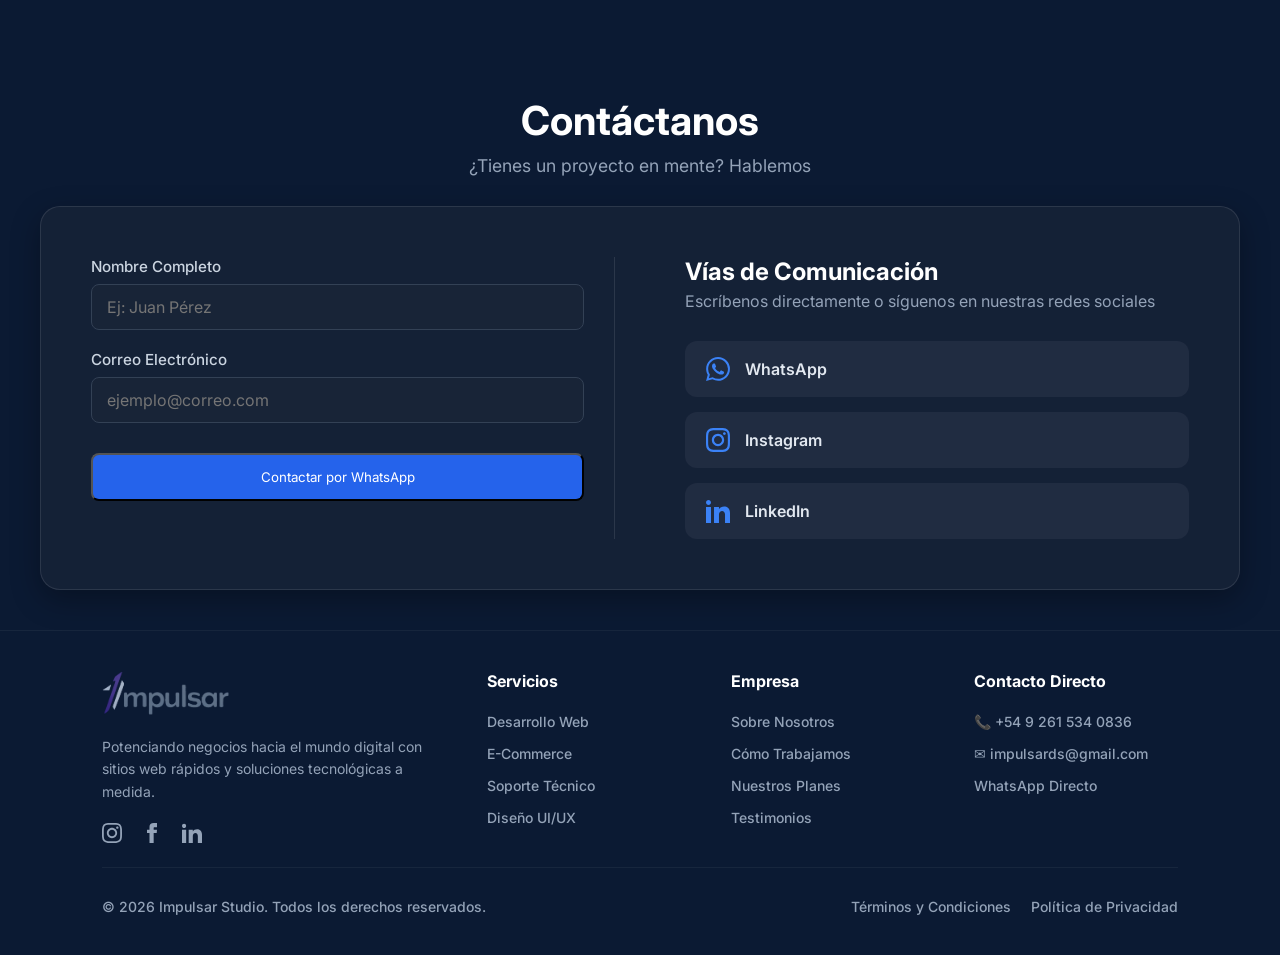
==== commit 51092e39: "feat: rename navigation CTA from Demos to Proyectos in header" ====
--- a/index.html
+++ b/index.html
@@ -51,7 +51,7 @@
           <li><a href="clientes.html">Clientes</a></li>
         </ul>
 
-        <a href="demos.html" class="nav-cta">Demos</a>
+        <a href="demos.html" class="nav-cta">Proyectos</a>
       </div>
     </header>
 
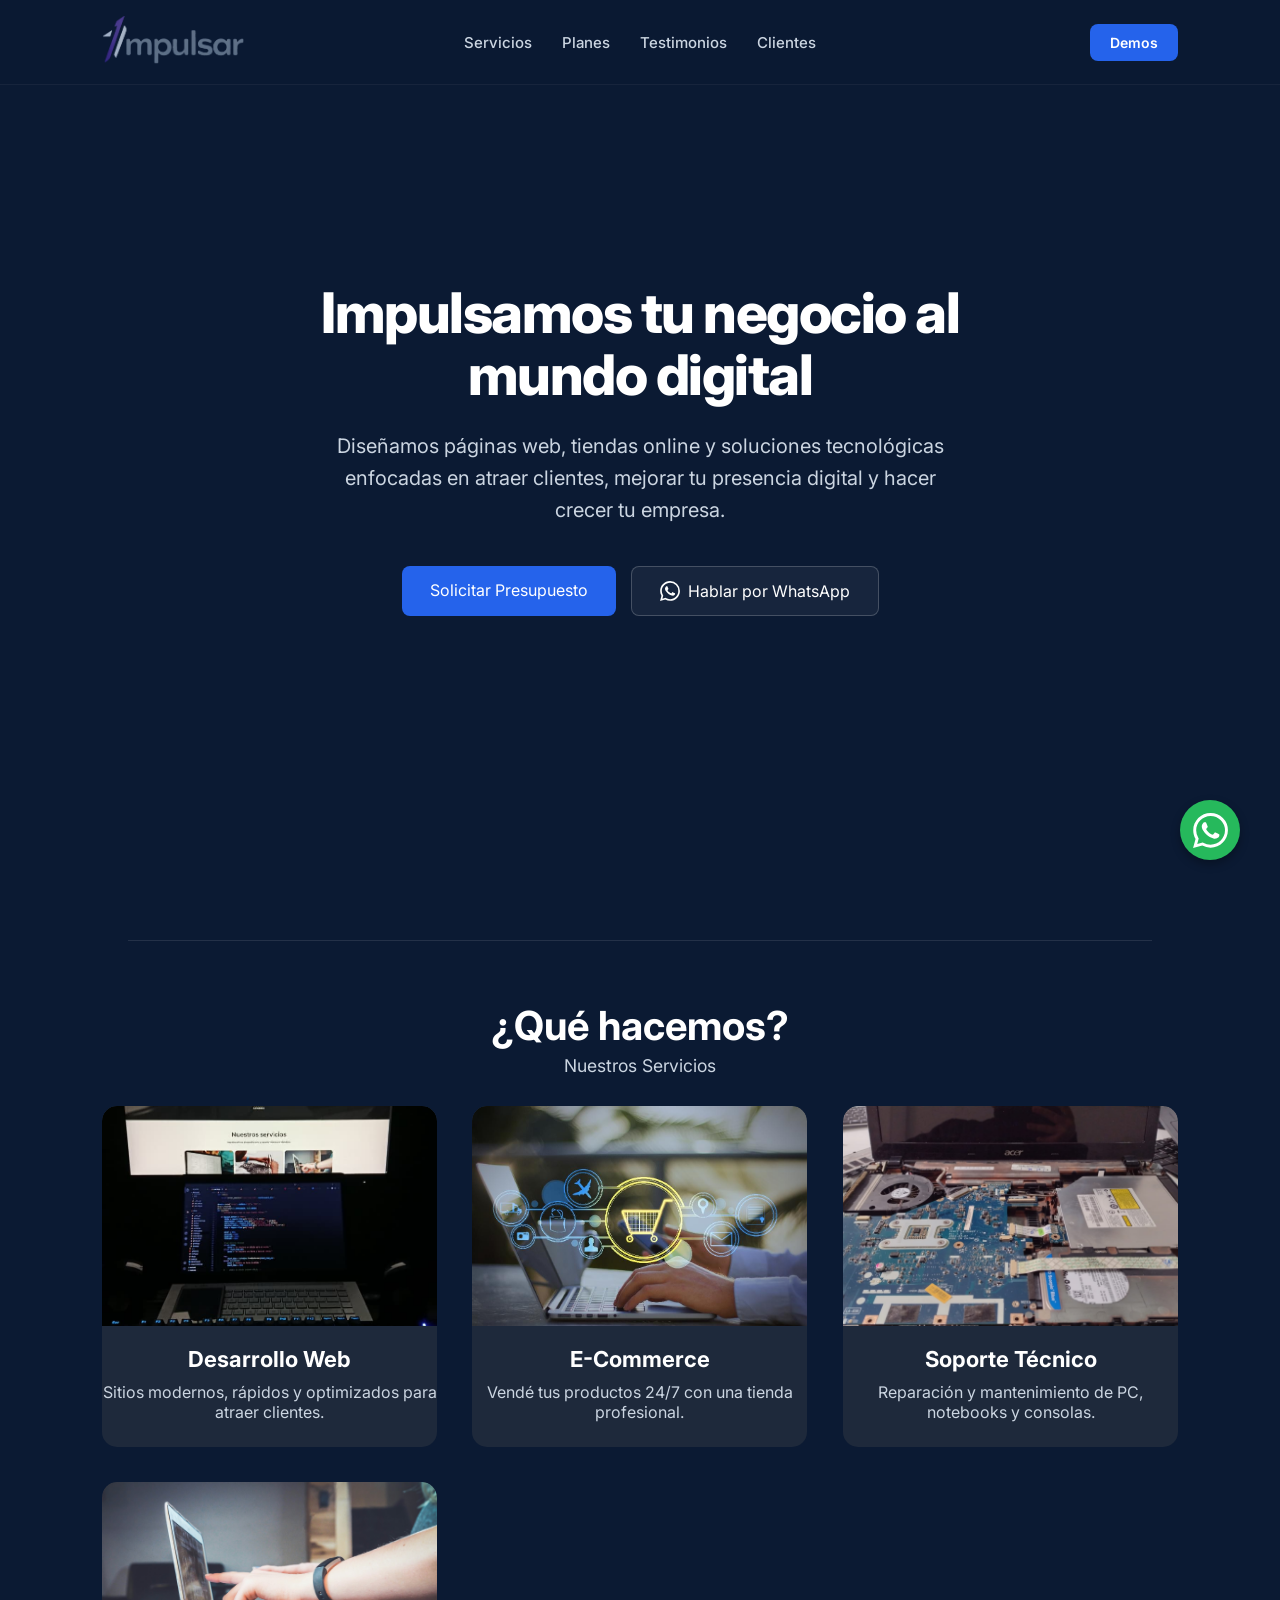
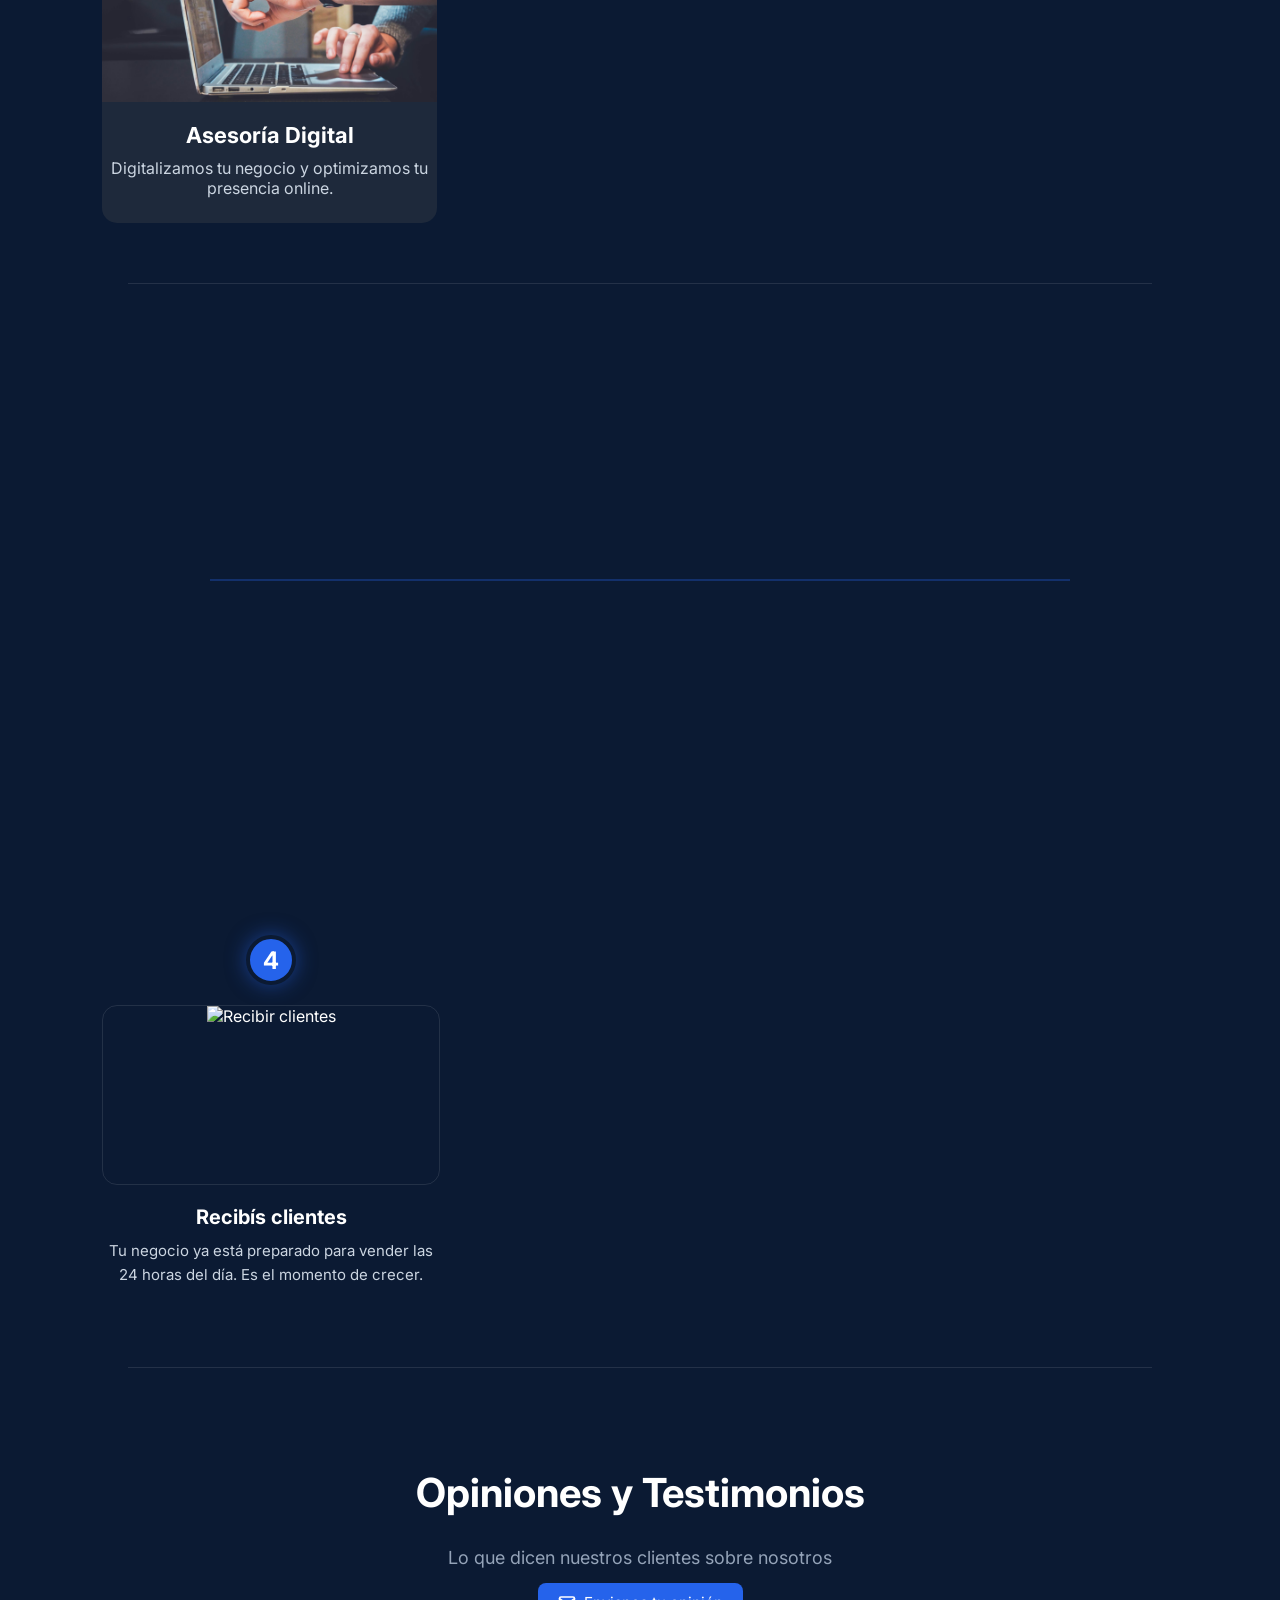
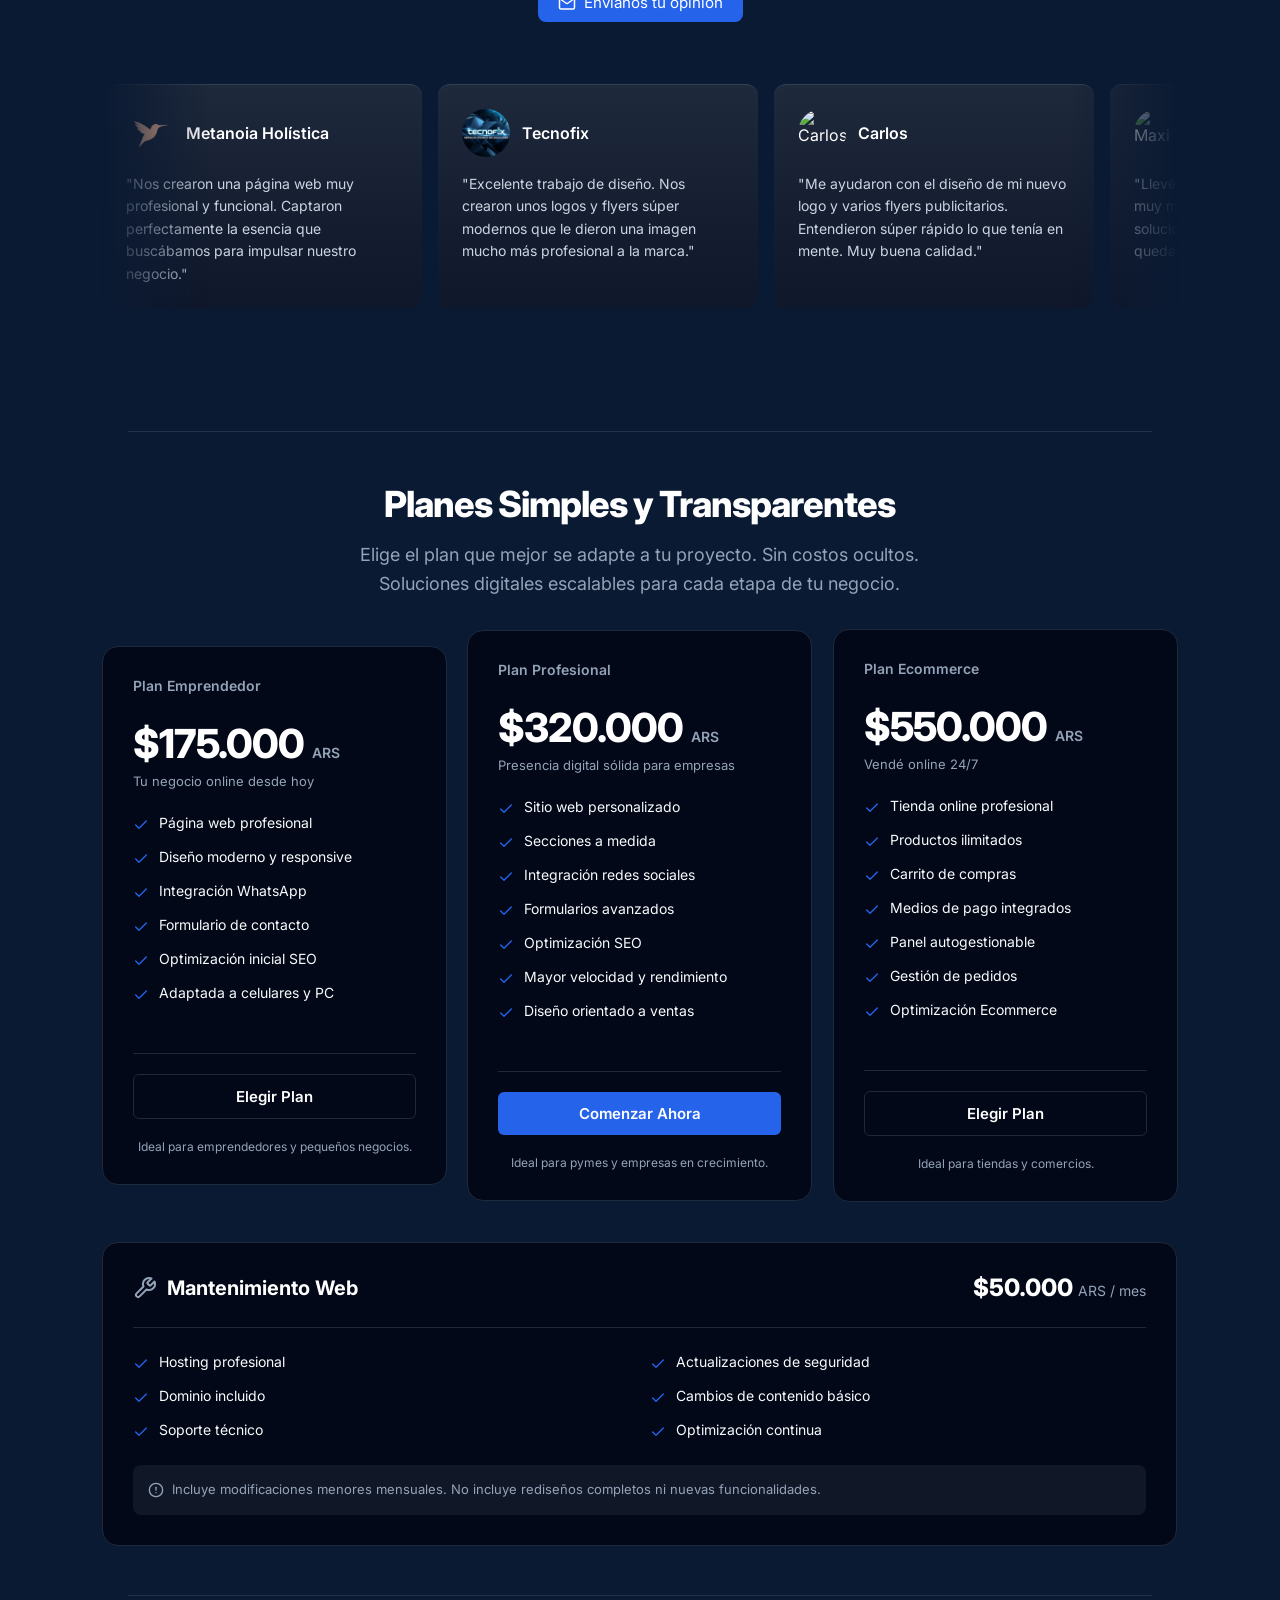
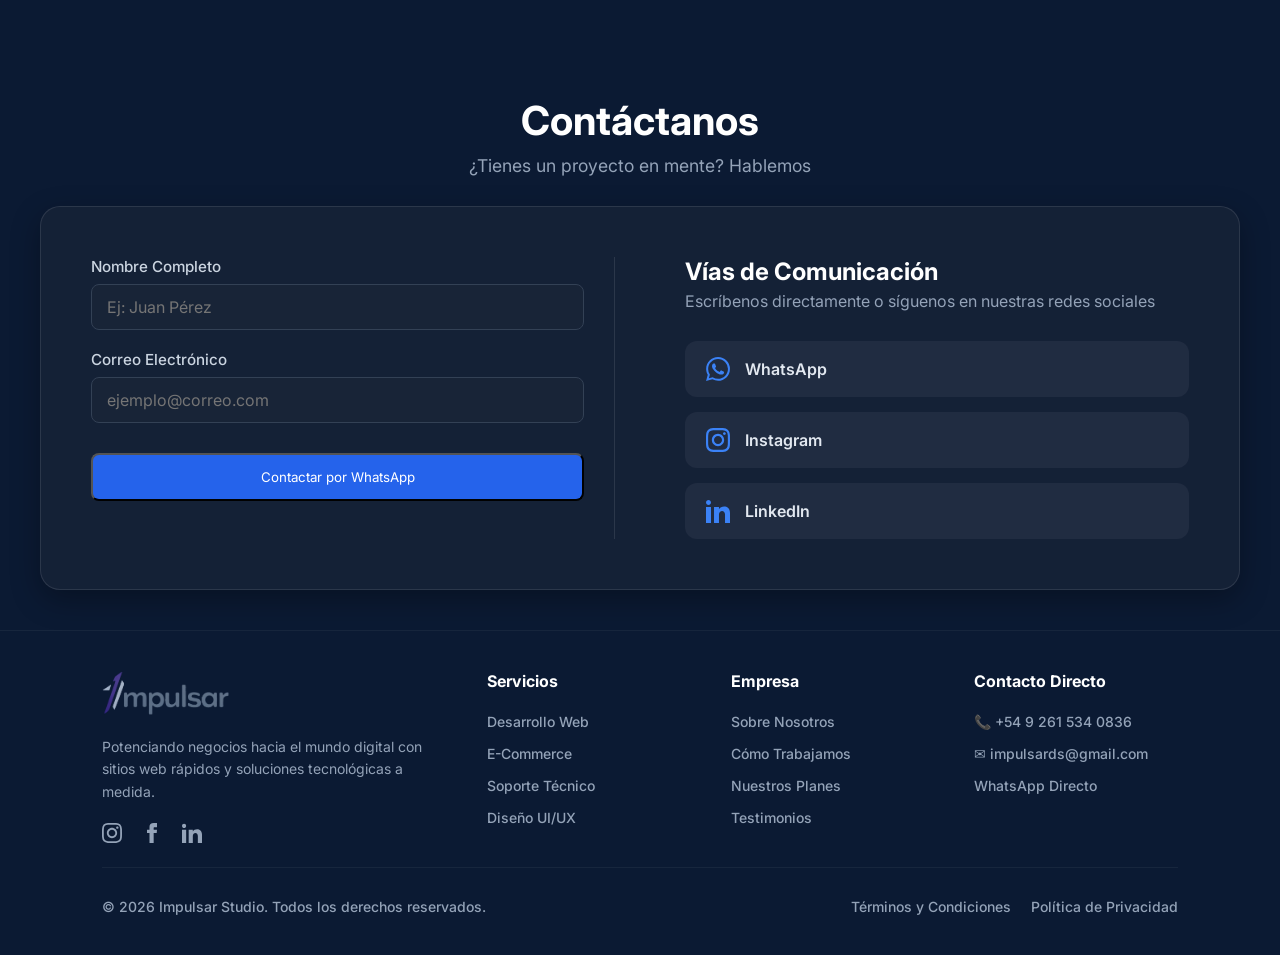
==== commit 9a164163: "refactor: update navigation label and reformat HTML elements for better readability" ====
--- a/index.html
+++ b/index.html
@@ -51,7 +51,7 @@
           <li><a href="clientes.html">Clientes</a></li>
         </ul>
 
-        <a href="demos.html" class="nav-cta">Proyectos</a>
+        <a href="demos.html" class="nav-cta">Demos</a>
       </div>
     </header>
 
@@ -260,8 +260,7 @@
         <!-- ORIGINAL -->
         <div class="testimonial-card">
           <div class="author-info">
-            <img src="img/logo_metanoia.png" class="avatar"
-              alt="Metanoia Holística" />
+            <img src="img/logo_metanoia.png" class="avatar" alt="Metanoia Holística" />
             <div class="author-name">
               <h4>Metanoia Holística</h4>
             </div>
@@ -274,8 +273,7 @@
 
         <div class="testimonial-card">
           <div class="author-info">
-            <img src="img/logo_tecnofix.png" class="avatar"
-              alt="Tecnofix" />
+            <img src="img/logo_tecnofix.png" class="avatar" alt="Tecnofix" />
             <div class="author-name">
               <h4>Tecnofix</h4>
             </div>
@@ -889,9 +887,11 @@
   </footer>
 
   <!-- Floating WhatsApp Button -->
-  <a href="https://wa.me/5492615340836?text=Hola!%20Vengo%20desde%20su%20sitio%20web" class="floating-wsp" target="_blank" aria-label="WhatsApp">
+  <a href="https://wa.me/5492615340836?text=Hola!%20Vengo%20desde%20su%20sitio%20web" class="floating-wsp"
+    target="_blank" aria-label="WhatsApp">
     <svg xmlns="http://www.w3.org/2000/svg" viewBox="0 0 24 24">
-      <path d="M17.472 14.382c-.297-.149-1.758-.867-2.03-.967-.273-.099-.471-.148-.67.15-.197.297-.767.966-.94 1.164-.173.199-.347.223-.644.075-.297-.15-1.255-.463-2.39-1.475-.883-.788-1.48-1.761-1.653-2.059-.173-.297-.018-.458.13-.606.134-.133.298-.347.446-.52.149-.174.198-.298.298-.497.099-.198.05-.371-.025-.52-.075-.149-.669-1.612-.916-2.207-.242-.579-.487-.5-.669-.51-.173-.008-.371-.01-.57-.01-.198 0-.52.074-.792.372-.272.297-1.04 1.016-1.04 2.479 0 1.462 1.065 2.875 1.213 3.074.149.198 2.096 3.2 5.077 4.487.709.306 1.262.489 1.694.625.712.227 1.36.195 1.871.118.571-.085 1.758-.719 2.006-1.413.248-.694.248-1.289.173-1.413-.074-.124-.272-.198-.57-.347m-5.421 7.403h-.004a9.87 9.87 0 01-5.031-1.378l-.361-.214-3.741.982.998-3.648-.235-.374a9.86 9.86 0 01-1.51-5.26c.001-5.45 4.436-9.884 9.888-9.884 2.64 0 5.122 1.03 6.988 2.898a9.825 9.825 0 012.893 6.994c-.003 5.45-4.437 9.884-9.885 9.884m8.413-18.297A11.815 11.815 0 0012.05 0C5.495 0 .16 5.335.157 11.892c0 2.096.547 4.142 1.588 5.945L.057 24l6.305-1.654a11.882 11.882 0 005.683 1.448h.005c6.554 0 11.89-5.335 11.893-11.893a11.821 11.821 0 00-3.48-8.413z" />
+      <path
+        d="M17.472 14.382c-.297-.149-1.758-.867-2.03-.967-.273-.099-.471-.148-.67.15-.197.297-.767.966-.94 1.164-.173.199-.347.223-.644.075-.297-.15-1.255-.463-2.39-1.475-.883-.788-1.48-1.761-1.653-2.059-.173-.297-.018-.458.13-.606.134-.133.298-.347.446-.52.149-.174.198-.298.298-.497.099-.198.05-.371-.025-.52-.075-.149-.669-1.612-.916-2.207-.242-.579-.487-.5-.669-.51-.173-.008-.371-.01-.57-.01-.198 0-.52.074-.792.372-.272.297-1.04 1.016-1.04 2.479 0 1.462 1.065 2.875 1.213 3.074.149.198 2.096 3.2 5.077 4.487.709.306 1.262.489 1.694.625.712.227 1.36.195 1.871.118.571-.085 1.758-.719 2.006-1.413.248-.694.248-1.289.173-1.413-.074-.124-.272-.198-.57-.347m-5.421 7.403h-.004a9.87 9.87 0 01-5.031-1.378l-.361-.214-3.741.982.998-3.648-.235-.374a9.86 9.86 0 01-1.51-5.26c.001-5.45 4.436-9.884 9.888-9.884 2.64 0 5.122 1.03 6.988 2.898a9.825 9.825 0 012.893 6.994c-.003 5.45-4.437 9.884-9.885 9.884m8.413-18.297A11.815 11.815 0 0012.05 0C5.495 0 .16 5.335.157 11.892c0 2.096.547 4.142 1.588 5.945L.057 24l6.305-1.654a11.882 11.882 0 005.683 1.448h.005c6.554 0 11.89-5.335 11.893-11.893a11.821 11.821 0 00-3.48-8.413z" />
     </svg>
   </a>
 
